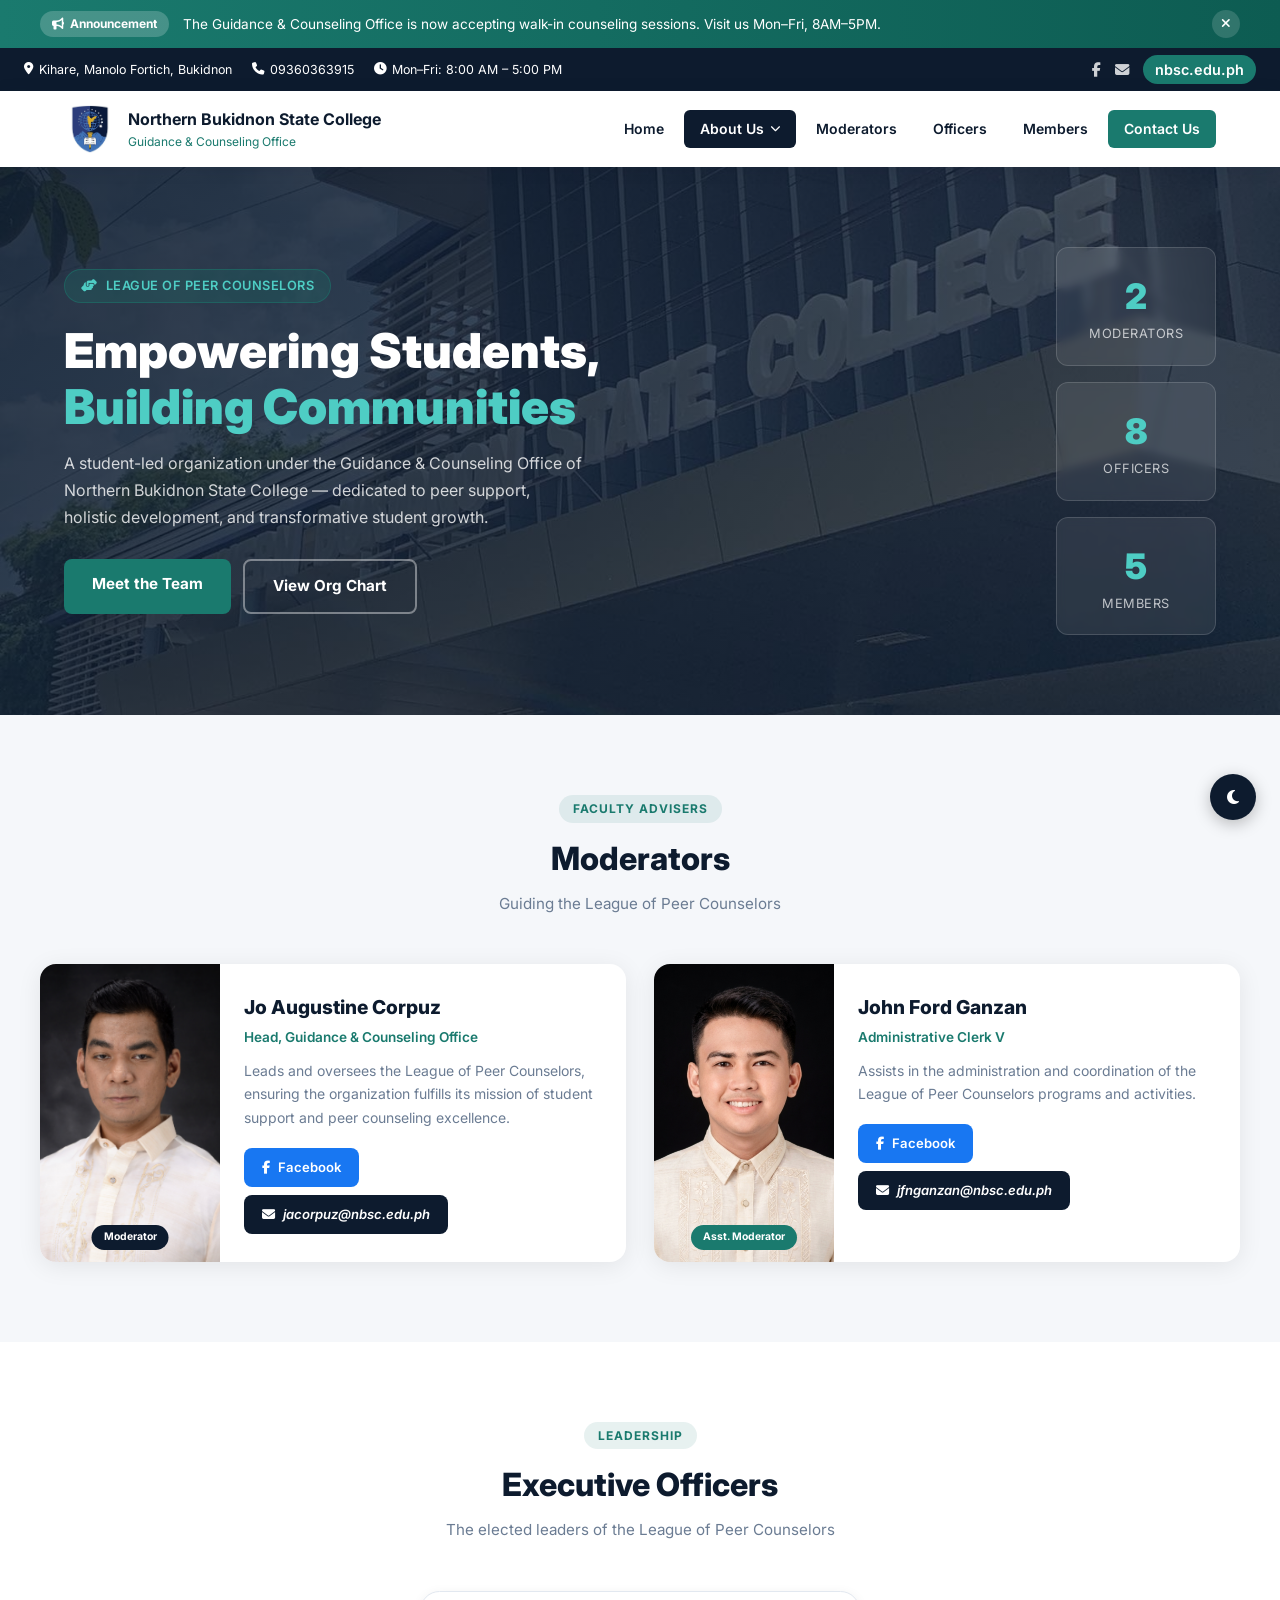
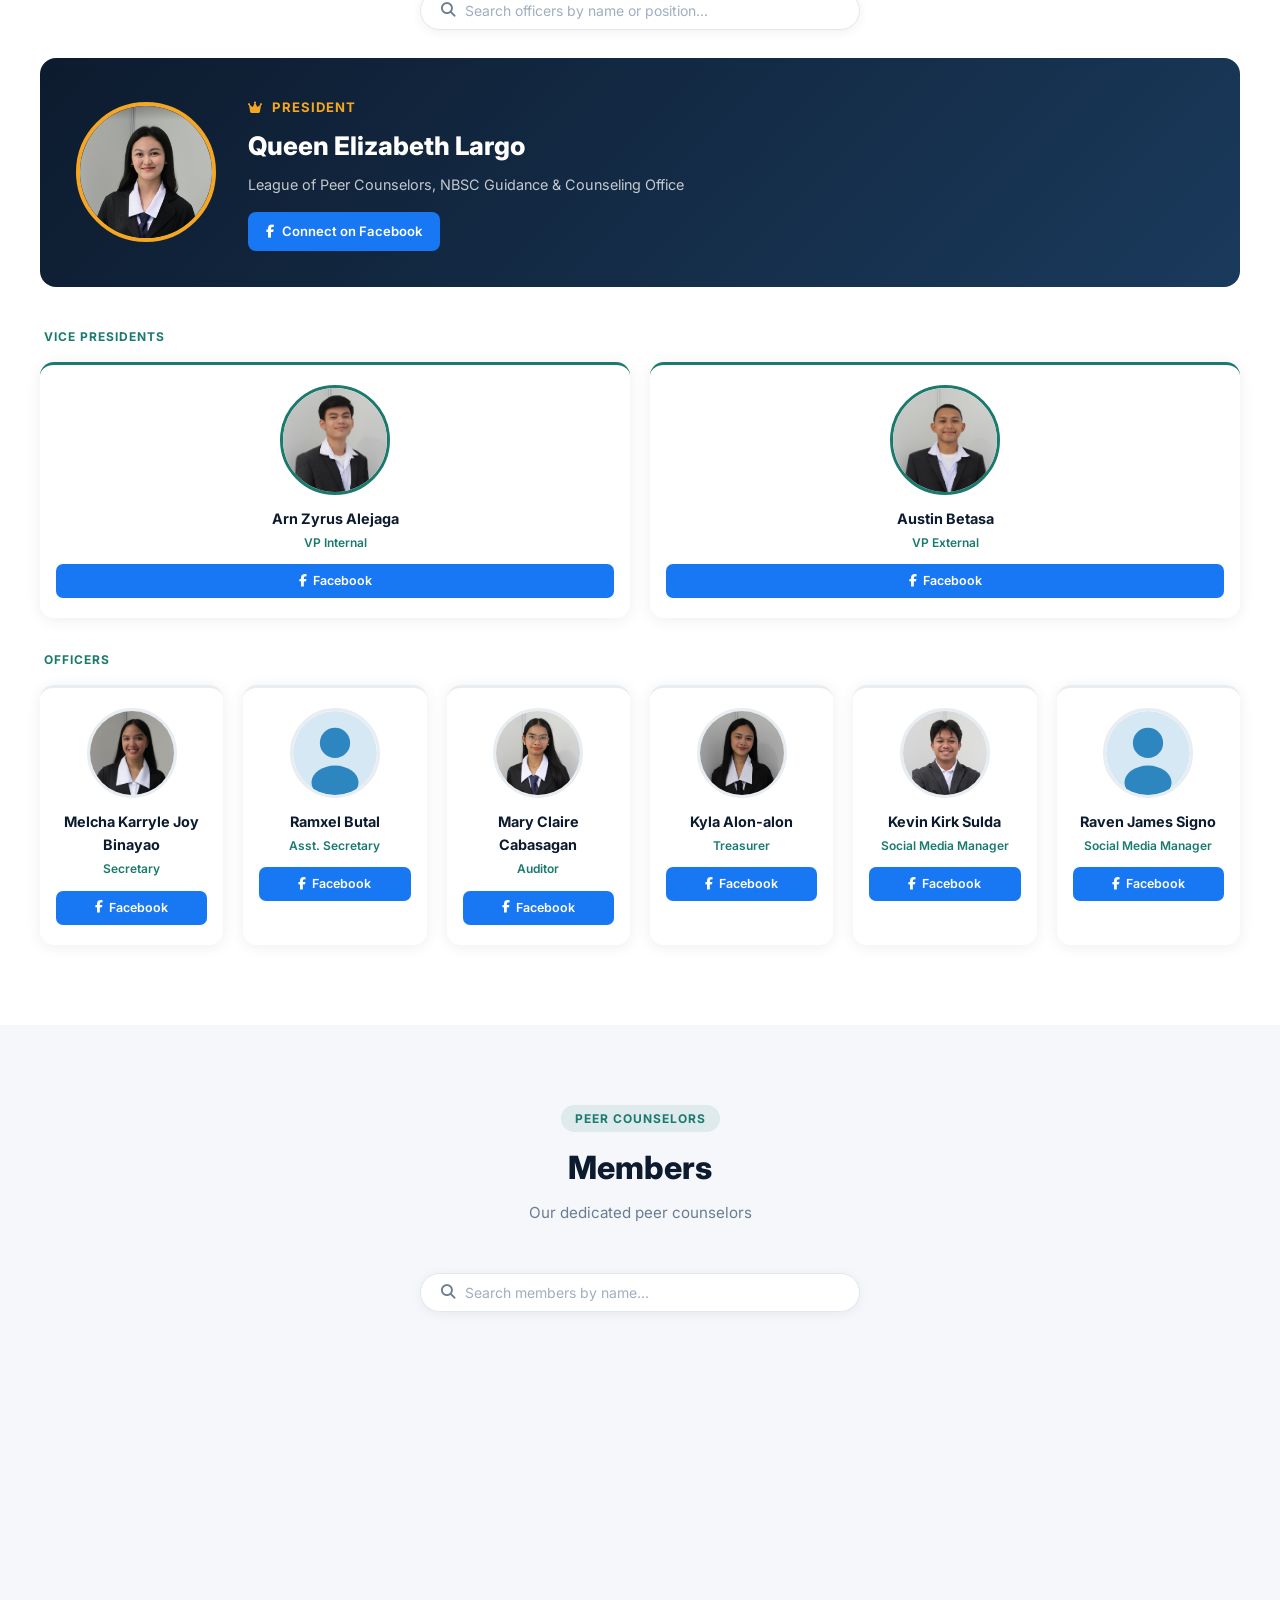
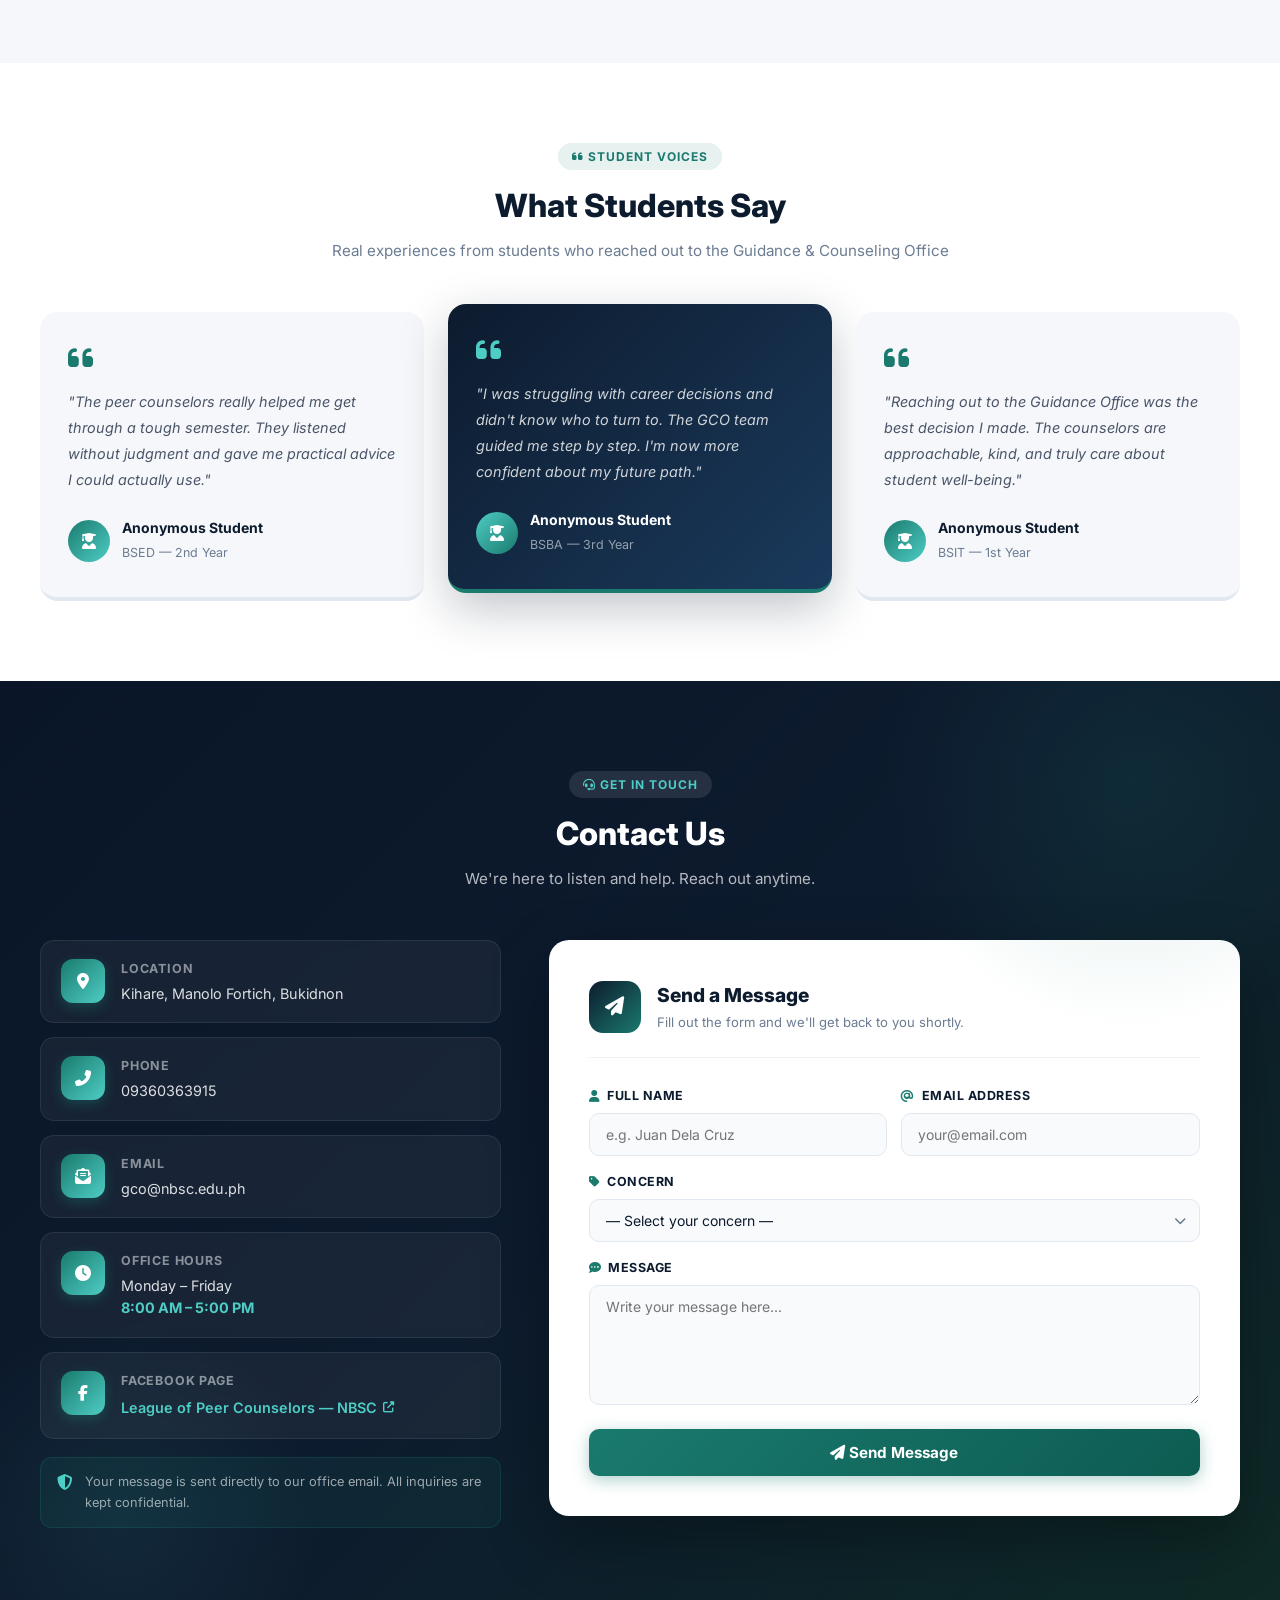
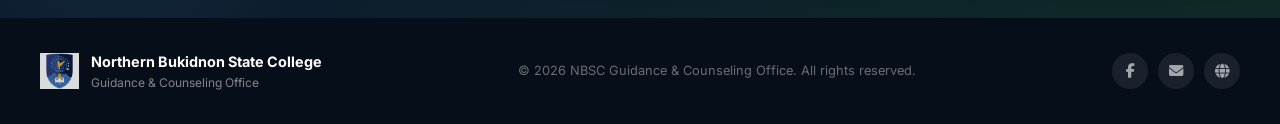
==== index.html @ 82d5adcb "ADDED" ====
<!DOCTYPE html>
<html lang="en">
<head>
  <meta charset="UTF-8" />
  <meta name="viewport" content="width=device-width, initial-scale=1.0"/>
  <title>Guidance & Counseling Office — NBSC League of Peer Counselors</title>
  <link rel="stylesheet" href="style.css" />
  <link rel="stylesheet" href="https://cdnjs.cloudflare.com/ajax/libs/font-awesome/6.5.0/css/all.min.css"/>
  <link href="https://fonts.googleapis.com/css2?family=Inter:wght@400;500;600;700;800;900&display=swap" rel="stylesheet"/>
  <script src="https://cdn.jsdelivr.net/npm/@emailjs/browser@4/dist/email.min.js"></script>
  <link rel="stylesheet" href="extras.css" />
</head>
<body>

  <!-- LOADING SCREEN -->
  <div id="loadingScreen" class="loading-screen">
    <div class="loading-inner">
      <img src="assets/nbsc-logo.png" alt="NBSC" onerror="this.style.display='none'"/>
      <img src="assets/logo.png" alt="GCO" onerror="this.style.display='none'"/>
      <div class="loading-bar"><div class="loading-progress"></div></div>
      <p>Loading...</p>
    </div>
  </div>

  <!-- DARK MODE TOGGLE -->
  <button id="darkModeToggle" class="dark-mode-btn" title="Toggle Dark Mode">
    <i class="fas fa-moon" id="darkModeIcon"></i>
  </button>

  <!-- BACK TO TOP -->
  <button id="backToTop" class="back-to-top" title="Back to Top">
    <i class="fas fa-chevron-up"></i>
  </button>

  <!-- LIGHTBOX -->
  <div id="lightbox" class="lightbox">
    <div class="lightbox-overlay"></div>
    <div class="lightbox-content">
      <button class="lightbox-close"><i class="fas fa-times"></i></button>
      <img id="lightboxImg" src="" alt=""/>
      <div class="lightbox-caption" id="lightboxCaption"></div>
    </div>
  </div>

  <!-- ANNOUNCEMENT BANNER -->
  <div id="announcementBanner" class="announcement-banner">
    <div class="announcement-inner">
      <span class="ann-badge"><i class="fas fa-bullhorn"></i> Announcement</span>
      <span class="ann-text">The Guidance &amp; Counseling Office is now accepting walk-in counseling sessions. Visit us Mon–Fri, 8AM–5PM.</span>
      <button class="ann-close" id="annClose"><i class="fas fa-times"></i></button>
    </div>
  </div>

  <!-- TOP BAR -->
  <div class="topbar">
    <div class="topbar-inner">
      <span><i class="fas fa-map-marker-alt"></i> Kihare, Manolo Fortich, Bukidnon</span>
      <span><i class="fas fa-phone"></i> 09360363915</span>
      <span><i class="fas fa-clock"></i> Mon–Fri: 8:00 AM – 5:00 PM</span>
    </div>
    <div class="topbar-right">
      <a href="https://www.facebook.com/profile.php?id=61553562329973" target="_blank"><i class="fab fa-facebook-f"></i></a>
      <a href="https://mail.google.com/mail/?view=cm&to=gco@nbsc.edu.ph" target="_blank"><i class="fas fa-envelope"></i></a>
      <a href="https://nbsc.edu.ph" target="_blank" class="topbar-website">nbsc.edu.ph</a>
    </div>
  </div>

  <!-- HEADER -->
  <header class="header">
    <div class="header-inner">
      <a href="index.html" class="header-logo">
        <img src="assets/nbsc-logo.png" alt="NBSC" onerror="this.style.display='none'" />
        <img src="assets/logo.png" alt="Guidance" onerror="this.style.display='none'" />
        <div class="header-logo-text">
          <span class="school-name">Northern Bukidnon State College</span>
          <span class="office-name">Guidance &amp; Counseling Office</span>
        </div>
      </a>
      <nav class="nav">
        <a href="index.html" class="nav-link active">Home</a>
        <div class="nav-dropdown">
          <a href="#" class="nav-link dropdown-btn">About Us <i class="fas fa-chevron-down"></i></a>
          <div class="dropdown-menu">
            <a href="about/vision-mission.html"><i class="fas fa-eye"></i> Vision and Mission</a>
            <a href="about/goals-values.html"><i class="fas fa-star"></i> Goals and Core Values</a>
            <a href="about/quality-policy.html"><i class="fas fa-certificate"></i> Quality Policy Statement</a>
            <a href="about/orgchart.html"><i class="fas fa-sitemap"></i> Organizational Structure</a>
          </div>
        </div>
        <a href="#moderators" class="nav-link">Moderators</a>
        <a href="#officers" class="nav-link">Officers</a>
        <a href="#members" class="nav-link">Members</a>
        <a href="#contact" class="nav-link nav-cta">Contact Us</a>
      </nav>
      <button class="hamburger" id="hamburger"><i class="fas fa-bars"></i></button>
    </div>
  </header>

  <!-- HERO -->
  <section class="hero">
    <div class="hero-bg" style="background-image:url('assets/building.jpg')"></div>
    <div class="hero-overlay"></div>
    <div class="hero-inner">
      <div class="hero-text">
        <div class="hero-eyebrow"><i class="fas fa-hands-helping"></i> League of Peer Counselors</div>
        <h1>Empowering Students,<br/><em>Building Communities</em></h1>
        <p>A student-led organization under the Guidance &amp; Counseling Office of Northern Bukidnon State College — dedicated to peer support, holistic development, and transformative student growth.</p>
        <div class="hero-actions">
          <a href="#moderators" class="btn-hero-primary">Meet the Team</a>
          <a href="about/orgchart.html" class="btn-hero-ghost">View Org Chart</a>
        </div>
      </div>
      <div class="hero-stats">
        <div class="stat-box">
          <span class="stat-num">2</span>
          <span class="stat-label">Moderators</span>
        </div>
        <div class="stat-box">
          <span class="stat-num">8</span>
          <span class="stat-label">Officers</span>
        </div>
        <div class="stat-box">
          <span class="stat-num">5</span>
          <span class="stat-label">Members</span>
        </div>
      </div>
    </div>
  </section>

  <!-- MODERATORS -->
  <section id="moderators" class="section bg-light">
    <div class="container">
      <div class="section-header">
        <span class="section-tag">Faculty Advisers</span>
        <h2>Moderators</h2>
        <p>Guiding the League of Peer Counselors</p>
      </div>
      <div class="moderators-grid">

        <div class="mod-card">
          <div class="mod-card-photo">
            <img src="assets/sir jo.png" onerror="this.src='assets/default-avatar.svg'" alt="Jo Augustine Corpuz"/>
            <div class="mod-card-badge">Moderator</div>
          </div>
          <div class="mod-card-body">
            <h3>Jo Augustine Corpuz</h3>
            <p class="mod-card-role">Head, Guidance &amp; Counseling Office</p>
            <p class="mod-card-desc">Leads and oversees the League of Peer Counselors, ensuring the organization fulfills its mission of student support and peer counseling excellence.</p>
            <div class="mod-card-links">
              <a href="https://www.facebook.com/joaugustine.corpuz" target="_blank" class="link-fb"><i class="fab fa-facebook-f"></i> Facebook</a>
              <a href="https://mail.google.com/mail/?view=cm&to=jacorpuz@nbsc.edu.ph" target="_blank" class="link-email"><i class="fas fa-envelope"></i> jacorpuz@nbsc.edu.ph</a>
            </div>
          </div>
        </div>

        <div class="mod-card">
          <div class="mod-card-photo">
            <img src="assets/sir ford.png" onerror="this.src='assets/default-avatar.svg'" alt="John Ford Ganzan"/>
            <div class="mod-card-badge asst">Asst. Moderator</div>
          </div>
          <div class="mod-card-body">
            <h3>John Ford Ganzan</h3>
            <p class="mod-card-role">Administrative Clerk V</p>
            <p class="mod-card-desc">Assists in the administration and coordination of the League of Peer Counselors programs and activities.</p>
            <div class="mod-card-links">
              <a href="https://www.facebook.com/johnford.ganzan" target="_blank" class="link-fb"><i class="fab fa-facebook-f"></i> Facebook</a>
              <a href="https://mail.google.com/mail/?view=cm&to=jfnganzan@nbsc.edu.ph" target="_blank" class="link-email"><i class="fas fa-envelope"></i> jfnganzan@nbsc.edu.ph</a>
            </div>
          </div>
        </div>

      </div>
    </div>
  </section>

  <!-- OFFICERS -->
  <section id="officers" class="section bg-white">
    <div class="container">
      <div class="section-header">
        <span class="section-tag">Leadership</span>
        <h2>Executive Officers</h2>
        <p>The elected leaders of the League of Peer Counselors</p>
      </div>

      <!-- SEARCH BAR -->
      <div class="search-bar-wrap">
        <div class="search-bar">
          <i class="fas fa-search"></i>
          <input type="text" id="officerSearch" placeholder="Search officers by name or position..." />
          <button class="search-clear" id="officerClear" style="display:none"><i class="fas fa-times"></i></button>
        </div>
      </div>

      <!-- PRESIDENT -->
      <div class="pres-spotlight" data-search="queen elizabeth largo president">
        <div class="pres-img-wrap">
          <img src="assets/quen elizabeth.png" alt="Queen Elizabeth Largo"/>
        </div>
        <div class="pres-details">
          <div class="pres-crown-tag"><i class="fas fa-crown"></i> President</div>
          <h3>Queen Elizabeth Largo</h3>
          <p>League of Peer Counselors, NBSC Guidance &amp; Counseling Office</p>
          <a href="https://www.facebook.com/queen.elizabeth.largo" target="_blank" class="link-fb"><i class="fab fa-facebook-f"></i> Connect on Facebook</a>
        </div>
      </div>

      <!-- VP -->
      <div class="officers-row-label">Vice Presidents</div>
      <div class="vp-grid">
        <div class="officer-tile vp-tile" data-search="arn zyrus alejaga vp internal">
          <div class="officer-tile-img lightbox-trigger" data-img="assets/alejaga.png" data-caption="Arn Zyrus Alejaga — VP Internal"><img src="assets/alejaga.png" onerror="this.src='assets/default-avatar.svg'" alt="Arn Zyrus Alejaga"/><div class="tile-overlay"><a href="https://www.facebook.com/arn.zyrus.alejaga" target="_blank"><i class="fab fa-facebook-f"></i></a></div></div>
          <h4>Arn Zyrus Alejaga</h4><p>VP Internal</p>
          <a href="https://www.facebook.com/arn.zyrus.alejaga" target="_blank" class="tile-fb"><i class="fab fa-facebook-f"></i> Facebook</a>
        </div>
        <div class="officer-tile vp-tile" data-search="austin betasa vp external">
          <div class="officer-tile-img lightbox-trigger" data-img="assets/betasa.png" data-caption="Austin Betasa — VP External"><img src="assets/betasa.png" onerror="this.src='assets/default-avatar.svg'" alt="Austin Betasa"/><div class="tile-overlay"><a href="https://www.facebook.com/austin.betasa" target="_blank"><i class="fab fa-facebook-f"></i></a></div></div>
          <h4>Austin Betasa</h4><p>VP External</p>
          <a href="https://www.facebook.com/austin.betasa" target="_blank" class="tile-fb"><i class="fab fa-facebook-f"></i> Facebook</a>
        </div>
      </div>

      <!-- OTHER OFFICERS -->
      <div class="officers-row-label">Officers</div>
      <div class="officers-tiles" id="officersTiles">
        <div class="officer-tile" data-search="melcha karryle joy binayao secretary">
          <div class="officer-tile-img lightbox-trigger" data-img="assets/binayao sec.png" data-caption="Melcha Karryle Joy Binayao — Secretary"><img src="assets/binayao sec.png" alt="Melcha"/><div class="tile-overlay"><a href="https://www.facebook.com/melcha.binayao" target="_blank"><i class="fab fa-facebook-f"></i></a></div></div>
          <h4>Melcha Karryle Joy Binayao</h4><p>Secretary</p>
          <a href="https://www.facebook.com/melcha.binayao" target="_blank" class="tile-fb"><i class="fab fa-facebook-f"></i> Facebook</a>
        </div>
        <div class="officer-tile" data-search="ramxel butal assistant secretary">
          <div class="officer-tile-img lightbox-trigger" data-img="assets/default-avatar.svg" data-caption="Ramxel Butal — Asst. Secretary"><img src="assets/default-avatar.svg" alt="Ramxel"/><div class="tile-overlay"><a href="https://www.facebook.com/ramxel.butal" target="_blank"><i class="fab fa-facebook-f"></i></a></div></div>
          <h4>Ramxel Butal</h4><p>Asst. Secretary</p>
          <a href="https://www.facebook.com/ramxel.butal" target="_blank" class="tile-fb"><i class="fab fa-facebook-f"></i> Facebook</a>
        </div>
        <div class="officer-tile" data-search="mary claire cabasagan auditor">
          <div class="officer-tile-img lightbox-trigger" data-img="assets/cabasagan.png" data-caption="Mary Claire Cabasagan — Auditor"><img src="assets/cabasagan.png" alt="Mary"/><div class="tile-overlay"><a href="https://www.facebook.com/mary.claire.cabasagan" target="_blank"><i class="fab fa-facebook-f"></i></a></div></div>
          <h4>Mary Claire Cabasagan</h4><p>Auditor</p>
          <a href="https://www.facebook.com/mary.claire.cabasagan" target="_blank" class="tile-fb"><i class="fab fa-facebook-f"></i> Facebook</a>
        </div>
        <div class="officer-tile" data-search="kyla alon-alon treasurer">
          <div class="officer-tile-img lightbox-trigger" data-img="assets/alon alon.png" data-caption="Kyla Alon-alon — Treasurer"><img src="assets/alon alon.png" alt="Kyla"/><div class="tile-overlay"><a href="https://www.facebook.com/kyla.alonalon" target="_blank"><i class="fab fa-facebook-f"></i></a></div></div>
          <h4>Kyla Alon-alon</h4><p>Treasurer</p>
          <a href="https://www.facebook.com/kyla.alonalon" target="_blank" class="tile-fb"><i class="fab fa-facebook-f"></i> Facebook</a>
        </div>
        <div class="officer-tile" data-search="kevin kirk sulda social media manager">
          <div class="officer-tile-img lightbox-trigger" data-img="assets/social sulda.png" data-caption="Kevin Kirk Sulda — Social Media Manager"><img src="assets/social sulda.png" alt="Kevin"/><div class="tile-overlay"><a href="https://www.facebook.com/kevin.kirk.sulda" target="_blank"><i class="fab fa-facebook-f"></i></a></div></div>
          <h4>Kevin Kirk Sulda</h4><p>Social Media Manager</p>
          <a href="https://www.facebook.com/kevin.kirk.sulda" target="_blank" class="tile-fb"><i class="fab fa-facebook-f"></i> Facebook</a>
        </div>
        <div class="officer-tile" data-search="raven james signo social media manager">
          <div class="officer-tile-img lightbox-trigger" data-img="assets/default-avatar.svg" data-caption="Raven James Signo — Social Media Manager"><img src="assets/default-avatar.svg" alt="Raven"/><div class="tile-overlay"><a href="https://www.facebook.com/raven.james.signo" target="_blank"><i class="fab fa-facebook-f"></i></a></div></div>
          <h4>Raven James Signo</h4><p>Social Media Manager</p>
          <a href="https://www.facebook.com/raven.james.signo" target="_blank" class="tile-fb"><i class="fab fa-facebook-f"></i> Facebook</a>
        </div>
      </div>
    </div>
  </section>

  <!-- MEMBERS -->
  <section id="members" class="section bg-light">
    <div class="container">
      <div class="section-header">
        <span class="section-tag">Peer Counselors</span>
        <h2>Members</h2>
        <p>Our dedicated peer counselors</p>
      </div>
      <div class="search-bar-wrap">
        <div class="search-bar">
          <i class="fas fa-search"></i>
          <input type="text" id="memberSearch" placeholder="Search members by name..." />
          <button class="search-clear" id="memberClear" style="display:none"><i class="fas fa-times"></i></button>
        </div>
      </div>
      <div class="members-tiles" id="membersTiles">
        <div class="member-tile" data-search="j-jay galagar member"><div class="member-tile-img lightbox-trigger" data-img="assets/j jay galagar.png" data-caption="J-jay Galagar — Member"><img src="assets/j jay galagar.png" alt="J-jay"/></div><h4>J-jay Galagar</h4><p>Member</p><a href="https://www.facebook.com/jjay.galagar" target="_blank"><i class="fab fa-facebook-f"></i></a></div>
        <div class="member-tile" data-search="florante bryle jangao member"><div class="member-tile-img lightbox-trigger" data-img="assets/bryle jangao.png" data-caption="Florante Bryle Jangao — Member"><img src="assets/bryle jangao.png" alt="Florante"/></div><h4>Florante Bryle Jangao</h4><p>Member</p><a href="https://www.facebook.com/brylesicles02" target="_blank"><i class="fab fa-facebook-f"></i></a></div>
        <div class="member-tile" data-search="rebemae pagas member"><div class="member-tile-img lightbox-trigger" data-img="assets/rebe.jpg" data-caption="Rebemae Pagas — Member"><img src="assets/rebe.jpg" alt="Rebemae"/></div><h4>Rebemae Pagas</h4><p>Member</p><a href="https://www.facebook.com/rebensae.pagos" target="_blank"><i class="fab fa-facebook-f"></i></a></div>
        <div class="member-tile" data-search="domilyn alagos member"><div class="member-tile-img lightbox-trigger" data-img="assets/default-avatar.svg" data-caption="Domilyn Alagos — Member"><img src="assets/default-avatar.svg" alt="Domilyn"/></div><h4>Domilyn Alagos</h4><p>Member</p><a href="https://www.facebook.com/domilyn.alagos" target="_blank"><i class="fab fa-facebook-f"></i></a></div>
        <div class="member-tile" data-search="adrian villanueva member"><div class="member-tile-img lightbox-trigger" data-img="assets/default-avatar.svg" data-caption="Adrian Villanueva — Member"><img src="assets/default-avatar.svg" alt="Adrian"/></div><h4>Adrian Villanueva</h4><p>Member</p><a href="https://www.facebook.com/adrian.villanueva" target="_blank"><i class="fab fa-facebook-f"></i></a></div>
      </div>
    </div>
  </section>

  <!-- TESTIMONIALS -->
  <section id="testimonials" class="section bg-white">
    <div class="container">
      <div class="section-header">
        <span class="section-tag"><i class="fas fa-quote-left"></i> Student Voices</span>
        <h2>What Students Say</h2>
        <p>Real experiences from students who reached out to the Guidance &amp; Counseling Office</p>
      </div>
      <div class="testimonials-grid">
        <div class="testimonial-card">
          <div class="testi-quote"><i class="fas fa-quote-left"></i></div>
          <p>"The peer counselors really helped me get through a tough semester. They listened without judgment and gave me practical advice I could actually use."</p>
          <div class="testi-author">
            <div class="testi-avatar"><i class="fas fa-user-graduate"></i></div>
            <div>
              <strong>Anonymous Student</strong>
              <span>BSED — 2nd Year</span>
            </div>
          </div>
        </div>
        <div class="testimonial-card testi-featured">
          <div class="testi-quote"><i class="fas fa-quote-left"></i></div>
          <p>"I was struggling with career decisions and didn't know who to turn to. The GCO team guided me step by step. I'm now more confident about my future path."</p>
          <div class="testi-author">
            <div class="testi-avatar"><i class="fas fa-user-graduate"></i></div>
            <div>
              <strong>Anonymous Student</strong>
              <span>BSBA — 3rd Year</span>
            </div>
          </div>
        </div>
        <div class="testimonial-card">
          <div class="testi-quote"><i class="fas fa-quote-left"></i></div>
          <p>"Reaching out to the Guidance Office was the best decision I made. The counselors are approachable, kind, and truly care about student well-being."</p>
          <div class="testi-author">
            <div class="testi-avatar"><i class="fas fa-user-graduate"></i></div>
            <div>
              <strong>Anonymous Student</strong>
              <span>BSIT — 1st Year</span>
            </div>
          </div>
        </div>
      </div>
    </div>
  </section>

  <!-- CONTACT -->
  <section id="contact" class="contact-section">
    <!-- Decorative background shapes -->
    <div class="contact-bg-shape shape-1"></div>
    <div class="contact-bg-shape shape-2"></div>

    <div class="container">
      <div class="section-header light">
        <span class="section-tag light"><i class="fas fa-headset"></i> Get in Touch</span>
        <h2>Contact Us</h2>
        <p>We're here to listen and help. Reach out anytime.</p>
      </div>

      <div class="contact-layout">

        <!-- LEFT: Info cards -->
        <div class="contact-info-side">
          <div class="contact-info-card">
            <div class="ci-icon"><i class="fas fa-map-marker-alt"></i></div>
            <div class="ci-text">
              <h4>Location</h4>
              <p>Kihare, Manolo Fortich, Bukidnon</p>
            </div>
          </div>
          <div class="contact-info-card">
            <div class="ci-icon"><i class="fas fa-phone-alt"></i></div>
            <div class="ci-text">
              <h4>Phone</h4>
              <p><a href="tel:09360363915">09360363915</a></p>
            </div>
          </div>
          <div class="contact-info-card">
            <div class="ci-icon"><i class="fas fa-envelope-open-text"></i></div>
            <div class="ci-text">
              <h4>Email</h4>
              <p><a href="mailto:gco@nbsc.edu.ph">gco@nbsc.edu.ph</a></p>
            </div>
          </div>
          <div class="contact-info-card">
            <div class="ci-icon"><i class="fas fa-clock"></i></div>
            <div class="ci-text">
              <h4>Office Hours</h4>
              <p>Monday – Friday<br/><strong>8:00 AM – 5:00 PM</strong></p>
            </div>
          </div>
          <div class="contact-info-card">
            <div class="ci-icon"><i class="fab fa-facebook-f"></i></div>
            <div class="ci-text">
              <h4>Facebook Page</h4>
              <a href="https://www.facebook.com/profile.php?id=61553562329973" target="_blank" class="ci-link">
                League of Peer Counselors — NBSC <i class="fas fa-external-link-alt"></i>
              </a>
            </div>
          </div>

          <div class="contact-note">
            <i class="fas fa-shield-alt"></i>
            <span>Your message is sent directly to our office email. All inquiries are kept confidential.</span>
          </div>
        </div>

        <!-- RIGHT: Form -->
        <div class="contact-form-wrap">
          <div class="contact-form-header">
            <div class="cfh-icon"><i class="fas fa-paper-plane"></i></div>
            <div>
              <h3>Send a Message</h3>
              <p>Fill out the form and we'll get back to you shortly.</p>
            </div>
          </div>

          <form id="contactForm" novalidate>
            <div class="form-row">
              <div class="form-group">
                <label for="from_name"><i class="fas fa-user"></i> Full Name</label>
                <input type="text" id="from_name" name="from_name" placeholder="e.g. Juan Dela Cruz" required />
              </div>
              <div class="form-group">
                <label for="from_email"><i class="fas fa-at"></i> Email Address</label>
                <input type="email" id="from_email" name="from_email" placeholder="your@email.com" required />
              </div>
            </div>

            <div class="form-group">
              <label for="concern"><i class="fas fa-tag"></i> Concern</label>
              <div class="select-wrap">
                <select id="concern" name="concern">
                  <option value="">— Select your concern —</option>
                  <option>Peer Counseling Session</option>
                  <option>Academic Concern</option>
                  <option>Personal / Social Concern</option>
                  <option>Career Guidance</option>
                  <option>Appointment Request</option>
                  <option>Others</option>
                </select>
                <i class="fas fa-chevron-down select-arrow"></i>
              </div>
            </div>

            <div class="form-group">
              <label for="message"><i class="fas fa-comment-dots"></i> Message</label>
              <textarea id="message" name="message" placeholder="Write your message here..." rows="5" required></textarea>
            </div>

            <button type="submit" class="btn-send" id="sendBtn">
              <span class="btn-send-text"><i class="fas fa-paper-plane"></i> Send Message</span>
              <span class="btn-send-loading" style="display:none"><i class="fas fa-spinner fa-spin"></i> Sending...</span>
            </button>

            <div id="formFeedback" class="form-feedback" style="display:none"></div>
          </form>
        </div>

      </div>
    </div>
  </section>

  <!-- FOOTER -->
  <footer class="footer">
    <div class="footer-inner">
      <div class="footer-brand">
        <img src="assets/nbsc-logo.png" onerror="this.style.display='none'" alt="NBSC"/>
        <img src="assets/logo.png" onerror="this.style.display='none'" alt="GCO"/>
        <div>
          <strong>Northern Bukidnon State College</strong>
          <span>Guidance &amp; Counseling Office</span>
        </div>
      </div>
      <p class="footer-copy">&copy; 2026 NBSC Guidance &amp; Counseling Office. All rights reserved.</p>
      <div class="footer-socials">
        <a href="https://www.facebook.com/profile.php?id=61553562329973" target="_blank"><i class="fab fa-facebook-f"></i></a>
        <a href="https://mail.google.com/mail/?view=cm&to=gco@nbsc.edu.ph" target="_blank"><i class="fas fa-envelope"></i></a>
        <a href="https://nbsc.edu.ph" target="_blank"><i class="fas fa-globe"></i></a>
      </div>
    </div>
  </footer>

  <script src="script.js"></script>
  <script src="extras.js"></script>
</body>
</html>
---- style.css ----
/* =============================================================
   NBSC Guidance & Counseling Office — League of Peer Counselors
   Main Stylesheet
   Font: Inter | Colors: Navy #0d1b2e · Teal #1a7a6e · Gold #f5a623
   ============================================================= */

/* ===== 1. RESET & BASE ===== */
*, *::before, *::after {
  box-sizing: border-box;
  margin: 0;
  padding: 0;
}

html {
  scroll-behavior: smooth;
}

body {
  font-family: 'Inter', sans-serif;
  background: #f5f7fa;
  color: #0d1b2e;
  line-height: 1.6;
}

a {
  text-decoration: none;
  color: inherit;
}

img {
  max-width: 100%;
  display: block;
}

/* ===== 2. TOPBAR ===== */
.topbar {
  background: #0d1b2e;
  color: white;
  font-size: 0.78rem;
  padding: 7px 24px;
  display: flex;
  align-items: center;
  justify-content: space-between;
  gap: 12px;
}

.topbar-inner {
  display: flex;
  align-items: center;
  gap: 20px;
}

.topbar-inner span {
  display: flex;
  align-items: center;
  gap: 6px;
}

.topbar-right {
  display: flex;
  align-items: center;
  gap: 14px;
}

.topbar-right a {
  color: rgba(255,255,255,0.8);
  font-size: 0.9rem;
  transition: color 0.2s;
}

.topbar-right a:hover {
  color: white;
}

.topbar-website {
  background: #1a7a6e;
  color: white !important;
  padding: 3px 12px;
  border-radius: 30px;
  font-size: 0.75rem;
  font-weight: 600;
  transition: background 0.2s !important;
}

.topbar-website:hover {
  background: #15695f !important;
}

/* ===== 3. HEADER ===== */
.header {
  background: white;
  position: sticky;
  top: 0;
  z-index: 100;
  box-shadow: 0 2px 16px rgba(13,27,46,0.10);
}

.header-inner {
  max-width: 1200px;
  margin: 0 auto;
  padding: 14px 24px;
  display: flex;
  align-items: center;
  justify-content: space-between;
  gap: 16px;
}

.header-logo {
  display: flex;
  align-items: center;
  gap: 12px;
  text-decoration: none;
}

.header-logo img {
  height: 48px;
  object-fit: contain;
}

.header-logo-text {
  display: flex;
  flex-direction: column;
}

.school-name {
  font-weight: 700;
  color: #0d1b2e;
  font-size: 1rem;
  display: block;
}

.office-name {
  color: #1a7a6e;
  font-size: 0.75rem;
  display: block;
}

/* ===== 4. NAV ===== */
.nav {
  display: flex;
  align-items: center;
  gap: 4px;
}

.nav-link {
  color: #0d1b2e;
  padding: 8px 16px;
  border-radius: 6px;
  font-weight: 600;
  font-size: 0.875rem;
  transition: background 0.2s, color 0.2s;
  text-decoration: none;
}

.nav-link:hover,
.nav-link.active {
  background: #0d1b2e;
  color: white;
}

.nav-cta {
  background: #1a7a6e;
  color: white;
  border-radius: 6px;
}

.nav-cta:hover {
  background: #15695f;
  color: white;
}

.hamburger {
  display: none;
  border: none;
  background: transparent;
  font-size: 1.4rem;
  cursor: pointer;
  color: #0d1b2e;
  padding: 4px;
}

/* ===== 5. NAV DROPDOWN ===== */
.nav-dropdown {
  position: relative;
}

.dropdown-btn {
  color: #0d1b2e;
  padding: 8px 16px;
  border-radius: 6px;
  font-weight: 600;
  font-size: 0.875rem;
  cursor: pointer;
  border: none;
  background: transparent;
  display: flex;
  align-items: center;
  gap: 6px;
  font-family: inherit;
  transition: background 0.2s, color 0.2s;
  text-decoration: none;
}

.dropdown-btn:hover,
.nav-dropdown.open .dropdown-btn,
.nav-dropdown:hover .dropdown-btn {
  background: #0d1b2e;
  color: white;
}

.dropdown-btn i {
  font-size: 0.65rem;
  transition: transform 0.2s;
}

.nav-dropdown.open .dropdown-btn i,
.nav-dropdown:hover .dropdown-btn i {
  transform: rotate(180deg);
}

.dropdown-menu {
  display: none;
  position: absolute;
  top: calc(100% + 8px);
  left: 0;
  background: white;
  border-radius: 10px;
  box-shadow: 0 8px 32px rgba(0,0,0,0.12);
  min-width: 240px;
  z-index: 200;
  border-top: 3px solid #1a7a6e;
  overflow: hidden;
}

.nav-dropdown.open .dropdown-menu {
  display: block;
}

.dropdown-menu a {
  display: flex;
  align-items: center;
  gap: 10px;
  padding: 12px 20px;
  font-size: 0.875rem;
  color: #0d1b2e;
  border-bottom: 1px solid #f0f2f5;
  transition: background 0.2s, color 0.2s, padding-left 0.2s;
}

.dropdown-menu a i {
  color: #1a7a6e;
  width: 16px;
}

.dropdown-menu a:hover {
  background: #f5f7fa;
  color: #1a7a6e;
  padding-left: 26px;
}

.dropdown-menu a:last-child {
  border-bottom: none;
}

/* ===== 6. HERO ===== */
.hero {
  position: relative;
  min-height: 520px;
  display: flex;
  align-items: center;
  overflow: hidden;
}

.hero-bg {
  position: absolute;
  inset: 0;
  background-size: cover;
  background-position: center;
}

.hero-overlay {
  position: absolute;
  inset: 0;
  background: linear-gradient(135deg, rgba(13,27,46,0.88), rgba(13,27,46,0.65));
}

.hero-inner {
  position: relative;
  z-index: 2;
  max-width: 1200px;
  margin: 0 auto;
  padding: 80px 24px;
  display: flex;
  justify-content: space-between;
  align-items: center;
  gap: 40px;
  flex-wrap: wrap;
  width: 100%;
}

.hero-text {
  max-width: 600px;
}

.hero-eyebrow {
  display: inline-flex;
  align-items: center;
  gap: 8px;
  background: rgba(26,122,110,0.25);
  border: 1px solid rgba(26,122,110,0.5);
  color: #4ecdc4;
  padding: 6px 16px;
  border-radius: 30px;
  font-size: 0.8rem;
  font-weight: 600;
  text-transform: uppercase;
  letter-spacing: 0.5px;
  margin-bottom: 20px;
}

.hero-text h1 {
  font-size: 3rem;
  font-weight: 900;
  color: white;
  line-height: 1.15;
  margin-bottom: 16px;
}

.hero-text h1 em {
  color: #4ecdc4;
  font-style: normal;
}

.hero-text p {
  color: rgba(255,255,255,0.8);
  font-size: 1rem;
  line-height: 1.7;
  margin-bottom: 28px;
  max-width: 520px;
}

.hero-actions {
  display: flex;
  gap: 12px;
}

.btn-hero-primary {
  background: #1a7a6e;
  color: white;
  padding: 13px 28px;
  border-radius: 8px;
  font-weight: 700;
  font-size: 0.95rem;
  transition: background 0.2s, transform 0.2s;
  display: inline-block;
}

.btn-hero-primary:hover {
  background: #15695f;
  transform: translateY(-2px);
  color: white;
}

.btn-hero-ghost {
  background: transparent;
  color: white;
  padding: 13px 28px;
  border-radius: 8px;
  font-weight: 700;
  font-size: 0.95rem;
  border: 2px solid rgba(255,255,255,0.4);
  transition: background 0.2s;
  display: inline-block;
}

.btn-hero-ghost:hover {
  background: rgba(255,255,255,0.1);
  color: white;
}

.hero-stats {
  display: flex;
  flex-direction: column;
  gap: 16px;
}

.stat-box {
  background: rgba(255,255,255,0.08);
  border: 1px solid rgba(255,255,255,0.15);
  border-radius: 12px;
  padding: 20px 32px;
  text-align: center;
  backdrop-filter: blur(4px);
}

.stat-num {
  display: block;
  font-size: 2.2rem;
  font-weight: 900;
  color: #4ecdc4;
}

.stat-label {
  display: block;
  font-size: 0.8rem;
  color: rgba(255,255,255,0.7);
  text-transform: uppercase;
  letter-spacing: 0.5px;
}

/* ===== 7. SECTIONS ===== */
.section {
  padding: 80px 24px;
}

.bg-white {
  background: white;
}

.bg-light {
  background: #f5f7fa;
}

.bg-navy {
  background: #0d1b2e;
}

.container {
  max-width: 1200px;
  margin: 0 auto;
}

.section-header {
  text-align: center;
  margin-bottom: 48px;
}

.section-tag {
  display: inline-block;
  background: rgba(26,122,110,0.1);
  color: #1a7a6e;
  font-size: 0.75rem;
  font-weight: 700;
  text-transform: uppercase;
  letter-spacing: 1px;
  padding: 4px 14px;
  border-radius: 20px;
  margin-bottom: 10px;
}

.section-header.light .section-tag {
  background: rgba(255,255,255,0.1);
  color: #4ecdc4;
}

.section-header h2 {
  font-size: 2rem;
  font-weight: 800;
  color: #0d1b2e;
  margin-bottom: 8px;
}

.section-header.light h2 {
  color: white;
}

.section-header p {
  color: #6b7c93;
  font-size: 0.95rem;
}

.section-header.light p {
  color: rgba(255,255,255,0.7);
}

/* ===== 8. ORG CHART ===== */
.org-wrap {
  margin-top: 0;
}

.org-upper {
  display: flex;
  flex-direction: column;
  align-items: center;
  gap: 0;
  margin-bottom: 40px;
}

.org-upper-node {
  display: flex;
  align-items: center;
  gap: 16px;
  background: white;
  border-radius: 14px;
  padding: 18px 28px;
  box-shadow: 0 2px 12px rgba(0,0,0,0.08);
  min-width: 420px;
  max-width: 520px;
  width: 100%;
  border-left: 5px solid #ddd;
  transition: transform 0.2s;
}

.org-upper-node:hover {
  transform: translateX(4px);
}

.org-upper-node img {
  width: 60px;
  height: 60px;
  border-radius: 50%;
  object-fit: cover;
  border: 3px solid #ddd;
  flex-shrink: 0;
}

.org-upper-node .org-name {
  font-size: 1rem;
  font-weight: 700;
  color: #0d1b2e;
}

.org-upper-node .org-role {
  font-size: 0.78rem;
  color: #6b7c93;
  margin-top: 2px;
}

.org-upper-node.gold {
  border-left-color: #f5a623;
}

.org-upper-node.gold img {
  border-color: #f5a623;
}

.org-upper-node.blue {
  border-left-color: #0d1b2e;
}

.org-upper-node.teal {
  border-left-color: #1a7a6e;
  background: #f0faf9;
}

.org-upper-node.teal img {
  border-color: #1a7a6e;
}

.org-connector {
  display: flex;
  flex-direction: column;
  align-items: center;
  padding: 4px 0;
}

.org-connector span {
  display: block;
  width: 3px;
  height: 28px;
  background: #dde3ea;
}

.org-lpc-pill {
  background: #0d1b2e;
  color: white;
  padding: 12px 36px;
  border-radius: 30px;
  font-size: 0.95rem;
  font-weight: 700;
  display: flex;
  align-items: center;
  gap: 10px;
  margin-bottom: 36px;
}

.org-lpc-pill i {
  color: #4ecdc4;
}

.org-lpc-grid {
  display: grid;
  grid-template-columns: repeat(3, 1fr);
  gap: 16px;
  width: 100%;
}

.org-col {
  display: flex;
  flex-direction: column;
  gap: 10px;
}

.center-col .org-card.pres {
  border-left-color: #f5a623;
}

.org-card {
  display: flex;
  align-items: center;
  gap: 12px;
  background: #f5f7fa;
  border-radius: 12px;
  padding: 14px 18px;
  border-left: 4px solid #dde3ea;
  transition: transform 0.2s;
}

.org-card:hover {
  transform: translateX(3px);
}

.org-card img {
  width: 48px;
  height: 48px;
  border-radius: 50%;
  object-fit: cover;
  flex-shrink: 0;
  border: 2px solid #dde3ea;
}

.org-card b {
  display: block;
  font-size: 0.88rem;
  font-weight: 700;
  color: #0d1b2e;
}

.org-card span {
  font-size: 0.75rem;
  color: #6b7c93;
}

.org-card.mod {
  border-left-color: #1a7a6e;
  background: #f0faf9;
}

.org-card.pres {
  border-left-color: #f5a623;
  background: #fffbf0;
}

.org-card.vp-ext {
  border-left-color: #0d1b2e;
}

/* ===== 9. MODERATORS ===== */
.moderators-grid {
  display: grid;
  grid-template-columns: repeat(auto-fit, minmax(480px, 1fr));
  gap: 28px;
  margin-top: 0;
}

.mod-card {
  background: white;
  border-radius: 16px;
  overflow: hidden;
  box-shadow: 0 4px 24px rgba(0,0,0,0.08);
  display: flex;
  transition: transform 0.3s, box-shadow 0.3s;
}

.mod-card:hover {
  transform: translateY(-4px);
  box-shadow: 0 12px 40px rgba(0,0,0,0.12);
}

.mod-card-photo {
  position: relative;
  width: 180px;
  flex-shrink: 0;
}

.mod-card-photo img {
  width: 100%;
  height: 100%;
  object-fit: cover;
}

.mod-card-badge {
  position: absolute;
  bottom: 12px;
  left: 50%;
  transform: translateX(-50%);
  background: #0d1b2e;
  color: white;
  font-size: 0.65rem;
  font-weight: 700;
  padding: 4px 12px;
  border-radius: 20px;
  white-space: nowrap;
}

.mod-card-badge.asst {
  background: #1a7a6e;
}

.mod-card-body {
  padding: 28px 24px;
  flex: 1;
}

.mod-card-body h3 {
  font-size: 1.2rem;
  font-weight: 800;
  color: #0d1b2e;
  margin-bottom: 4px;
}

.mod-card-role {
  color: #1a7a6e;
  font-size: 0.85rem;
  font-weight: 600;
  margin-bottom: 10px;
}

.mod-card-desc {
  font-size: 0.875rem;
  color: #6b7c93;
  line-height: 1.7;
  margin-bottom: 18px;
}

.mod-card-links {
  display: flex;
  flex-direction: column;
  gap: 8px;
}

.link-fb {
  display: inline-flex;
  align-items: center;
  gap: 8px;
  background: #1877f2;
  color: white;
  padding: 9px 18px;
  border-radius: 8px;
  font-size: 0.82rem;
  font-weight: 600;
  transition: opacity 0.2s;
  width: fit-content;
}

.link-fb:hover {
  opacity: 0.85;
  color: white;
}

.link-email {
  display: inline-flex;
  align-items: center;
  gap: 8px;
  background: #0d1b2e;
  color: white;
  padding: 9px 18px;
  border-radius: 8px;
  font-size: 0.82rem;
  font-weight: 600;
  font-style: italic;
  transition: opacity 0.2s;
  width: fit-content;
}

.link-email:hover {
  opacity: 0.85;
  color: white;
}

/* ===== 10. OFFICERS ===== */
.pres-spotlight {
  display: flex;
  align-items: center;
  gap: 32px;
  background: linear-gradient(135deg, #0d1b2e, #1a3a5c);
  border-radius: 16px;
  padding: 36px;
  margin-bottom: 40px;
  flex-wrap: wrap;
}

.pres-img-wrap {
  width: 140px;
  height: 140px;
  border-radius: 50%;
  overflow: hidden;
  border: 4px solid #f5a623;
  flex-shrink: 0;
}

.pres-img-wrap img {
  width: 100%;
  height: 100%;
  object-fit: cover;
}

.pres-details {
  color: white;
}

.pres-crown-tag {
  display: inline-flex;
  align-items: center;
  gap: 8px;
  color: #f5a623;
  font-size: 0.82rem;
  font-weight: 700;
  text-transform: uppercase;
  letter-spacing: 1px;
  margin-bottom: 8px;
}

.pres-details h3 {
  font-size: 1.6rem;
  font-weight: 800;
  margin-bottom: 6px;
}

.pres-details p {
  opacity: 0.75;
  font-size: 0.9rem;
  margin-bottom: 16px;
}

.officers-row-label {
  font-size: 0.75rem;
  font-weight: 700;
  text-transform: uppercase;
  letter-spacing: 1px;
  color: #1a7a6e;
  margin-bottom: 16px;
  padding-left: 4px;
}

.vp-grid {
  display: grid;
  grid-template-columns: repeat(2, 1fr);
  gap: 20px;
  margin-bottom: 32px;
}

.officers-tiles {
  display: grid;
  grid-template-columns: repeat(auto-fill, minmax(180px, 1fr));
  gap: 20px;
}

.officer-tile {
  background: white;
  border-radius: 14px;
  padding: 20px 16px;
  text-align: center;
  box-shadow: 0 2px 16px rgba(0,0,0,0.07);
  transition: transform 0.3s, box-shadow 0.3s;
  border-top: 3px solid #e8edf2;
}

.officer-tile:hover {
  transform: translateY(-5px);
  box-shadow: 0 10px 32px rgba(0,0,0,0.12);
}

.vp-tile {
  border-top-color: #1a7a6e;
}

.officer-tile-img {
  position: relative;
  width: 90px;
  height: 90px;
  margin: 0 auto 12px;
}

.vp-tile .officer-tile-img {
  width: 110px;
  height: 110px;
}

.officer-tile-img img {
  width: 100%;
  height: 100%;
  border-radius: 50%;
  object-fit: cover;
  border: 3px solid #e8edf2;
}

.vp-tile .officer-tile-img img {
  border-color: #1a7a6e;
}

.tile-overlay {
  position: absolute;
  inset: 0;
  border-radius: 50%;
  background: rgba(13,27,46,0.75);
  display: flex;
  align-items: center;
  justify-content: center;
  opacity: 0;
  transition: opacity 0.3s;
}

.officer-tile:hover .tile-overlay {
  opacity: 1;
}

.tile-overlay a {
  color: white;
  font-size: 1.3rem;
}

.officer-tile h4 {
  font-size: 0.9rem;
  font-weight: 700;
  color: #0d1b2e;
  margin-bottom: 3px;
}

.officer-tile p {
  font-size: 0.75rem;
  color: #1a7a6e;
  font-weight: 600;
  margin-bottom: 12px;
}

.tile-fb {
  display: flex;
  align-items: center;
  justify-content: center;
  gap: 6px;
  background: #1877f2;
  color: white;
  padding: 7px 0;
  border-radius: 7px;
  font-size: 0.78rem;
  font-weight: 600;
  width: 100%;
  transition: background 0.2s;
}

.tile-fb:hover {
  background: #1558b0;
  color: white;
}

/* ===== 11. MEMBERS ===== */
.members-tiles {
  display: flex;
  flex-wrap: wrap;
  gap: 20px;
  justify-content: center;
}

.member-tile {
  background: white;
  border-radius: 14px;
  padding: 20px 16px;
  text-align: center;
  width: 160px;
  box-shadow: 0 2px 16px rgba(0,0,0,0.07);
  transition: transform 0.3s;
  border-bottom: 3px solid #1a7a6e;
}

.member-tile:hover {
  transform: translateY(-4px);
}

.member-tile-img {
  width: 80px;
  height: 80px;
  margin: 0 auto 12px;
  border-radius: 50%;
  overflow: hidden;
  border: 3px solid #e8edf2;
}

.member-tile-img img {
  width: 100%;
  height: 100%;
  object-fit: cover;
}

.member-tile h4 {
  font-size: 0.85rem;
  font-weight: 700;
  color: #0d1b2e;
  margin-bottom: 3px;
}

.member-tile p {
  font-size: 0.75rem;
  color: #6b7c93;
  margin-bottom: 10px;
}

.member-tile a {
  display: inline-flex;
  align-items: center;
  justify-content: center;
  width: 32px;
  height: 32px;
  background: #1877f2;
  color: white;
  border-radius: 50%;
  font-size: 0.9rem;
  transition: transform 0.2s;
}

.member-tile a:hover {
  transform: scale(1.15);
  color: white;
}

/* ===== 12. CONTACT ===== */
.contact-section {
  position: relative;
  background: linear-gradient(135deg, #0a1628 0%, #0d1b2e 50%, #0e2a26 100%);
  padding: 90px 24px;
  overflow: hidden;
}

.contact-bg-shape {
  position: absolute;
  border-radius: 50%;
  pointer-events: none;
}

.shape-1 {
  width: 500px;
  height: 500px;
  background: radial-gradient(circle, rgba(26,122,110,0.15) 0%, transparent 70%);
  top: -150px;
  right: -100px;
}

.shape-2 {
  width: 400px;
  height: 400px;
  background: radial-gradient(circle, rgba(78,205,196,0.08) 0%, transparent 70%);
  bottom: -100px;
  left: -80px;
}

.contact-layout {
  display: grid;
  grid-template-columns: 1fr 1.5fr;
  gap: 48px;
  align-items: start;
}

/* Info side */
.contact-info-side {
  display: flex;
  flex-direction: column;
  gap: 14px;
}

.contact-info-card {
  display: flex;
  align-items: flex-start;
  gap: 16px;
  background: rgba(255,255,255,0.05);
  border: 1px solid rgba(255,255,255,0.08);
  border-radius: 14px;
  padding: 18px 20px;
  transition: background 0.3s, border-color 0.3s, transform 0.3s;
  backdrop-filter: blur(4px);
}

.contact-info-card:hover {
  background: rgba(255,255,255,0.09);
  border-color: rgba(78,205,196,0.3);
  transform: translateX(4px);
}

.ci-icon {
  width: 44px;
  height: 44px;
  background: linear-gradient(135deg, #1a7a6e, #4ecdc4);
  border-radius: 12px;
  display: flex;
  align-items: center;
  justify-content: center;
  color: white;
  font-size: 1rem;
  flex-shrink: 0;
  box-shadow: 0 4px 12px rgba(26,122,110,0.4);
}

.ci-text h4 {
  font-size: 0.78rem;
  font-weight: 700;
  color: rgba(255,255,255,0.5);
  text-transform: uppercase;
  letter-spacing: 0.8px;
  margin-bottom: 4px;
}

.ci-text p {
  font-size: 0.9rem;
  color: rgba(255,255,255,0.85);
  line-height: 1.5;
}

.ci-text p strong {
  color: #4ecdc4;
}

.ci-text a {
  font-size: 0.9rem;
  color: rgba(255,255,255,0.85);
  transition: color 0.2s;
}

.ci-text a:hover {
  color: #4ecdc4;
}

.ci-link {
  display: inline-flex;
  align-items: center;
  gap: 6px;
  font-size: 0.875rem;
  color: #4ecdc4 !important;
  font-weight: 600;
}

.ci-link i {
  font-size: 0.7rem;
}

.contact-note {
  display: flex;
  align-items: flex-start;
  gap: 12px;
  background: rgba(26,122,110,0.12);
  border: 1px solid rgba(26,122,110,0.25);
  border-radius: 12px;
  padding: 14px 16px;
  margin-top: 4px;
}

.contact-note i {
  color: #4ecdc4;
  font-size: 1rem;
  margin-top: 2px;
  flex-shrink: 0;
}

.contact-note span {
  font-size: 0.8rem;
  color: rgba(255,255,255,0.6);
  line-height: 1.6;
}

/* Form side */
.contact-form-wrap {
  background: white;
  border-radius: 20px;
  padding: 40px;
  box-shadow: 0 24px 64px rgba(0,0,0,0.3);
}

.contact-form-header {
  display: flex;
  align-items: center;
  gap: 16px;
  margin-bottom: 28px;
  padding-bottom: 24px;
  border-bottom: 1px solid #f0f2f5;
}

.cfh-icon {
  width: 52px;
  height: 52px;
  background: linear-gradient(135deg, #0d1b2e, #1a7a6e);
  border-radius: 14px;
  display: flex;
  align-items: center;
  justify-content: center;
  color: white;
  font-size: 1.2rem;
  flex-shrink: 0;
}

.contact-form-header h3 {
  font-size: 1.2rem;
  font-weight: 800;
  color: #0d1b2e;
  margin-bottom: 2px;
}

.contact-form-header p {
  font-size: 0.82rem;
  color: #6b7c93;
}

.form-group {
  margin-bottom: 16px;
}

.form-group label {
  display: flex;
  align-items: center;
  gap: 7px;
  font-size: 0.78rem;
  font-weight: 700;
  color: #0d1b2e;
  text-transform: uppercase;
  letter-spacing: 0.5px;
  margin-bottom: 7px;
}

.form-group label i {
  color: #1a7a6e;
  font-size: 0.75rem;
}

.form-row {
  display: grid;
  grid-template-columns: 1fr 1fr;
  gap: 14px;
}

.contact-form-wrap input,
.contact-form-wrap select,
.contact-form-wrap textarea {
  width: 100%;
  padding: 12px 16px;
  border: 1.5px solid #e2e8f0;
  border-radius: 10px;
  font-size: 0.875rem;
  font-family: inherit;
  color: #0d1b2e;
  background: #f8fafc;
  transition: border-color 0.2s, background 0.2s, box-shadow 0.2s;
  appearance: none;
}

.contact-form-wrap input:focus,
.contact-form-wrap select:focus,
.contact-form-wrap textarea:focus {
  border-color: #1a7a6e;
  background: white;
  outline: none;
  box-shadow: 0 0 0 3px rgba(26,122,110,0.12);
}

.contact-form-wrap textarea {
  resize: vertical;
  min-height: 120px;
}

.select-wrap {
  position: relative;
}

.select-arrow {
  position: absolute;
  right: 14px;
  top: 50%;
  transform: translateY(-50%);
  color: #6b7c93;
  font-size: 0.75rem;
  pointer-events: none;
}

.btn-send {
  width: 100%;
  background: linear-gradient(135deg, #1a7a6e, #0d5c52);
  color: white;
  padding: 14px;
  border-radius: 10px;
  font-size: 0.95rem;
  font-weight: 700;
  border: none;
  cursor: pointer;
  display: flex;
  align-items: center;
  justify-content: center;
  gap: 8px;
  transition: transform 0.2s, box-shadow 0.2s, background 0.2s;
  font-family: inherit;
  margin-top: 4px;
  box-shadow: 0 4px 16px rgba(26,122,110,0.35);
}

.btn-send:hover:not(:disabled) {
  transform: translateY(-2px);
  box-shadow: 0 8px 24px rgba(26,122,110,0.45);
  background: linear-gradient(135deg, #15695f, #0a4a42);
}

.btn-send:disabled {
  opacity: 0.75;
  cursor: not-allowed;
}

.form-feedback {
  margin-top: 14px;
  padding: 13px 16px;
  border-radius: 10px;
  font-size: 0.875rem;
  font-weight: 600;
  display: flex;
  align-items: center;
  gap: 10px;
}

.form-feedback.success {
  background: #f0fdf4;
  border: 1px solid #86efac;
  color: #166534;
}

.form-feedback.error {
  background: #fef2f2;
  border: 1px solid #fca5a5;
  color: #991b1b;
}

/* ===== 13. FOOTER ===== */
.footer {
  background: #060e1a;
  padding: 32px 24px;
}

.footer-inner {
  max-width: 1200px;
  margin: 0 auto;
  display: flex;
  align-items: center;
  justify-content: space-between;
  flex-wrap: wrap;
  gap: 16px;
}

.footer-brand {
  display: flex;
  align-items: center;
  gap: 12px;
}

.footer-brand img {
  height: 36px;
  object-fit: contain;
  opacity: 0.85;
}

.footer-brand strong {
  display: block;
  color: white;
  font-size: 0.9rem;
}

.footer-brand span {
  display: block;
  color: rgba(255,255,255,0.5);
  font-size: 0.75rem;
}

.footer-copy {
  font-size: 0.8rem;
  color: rgba(255,255,255,0.4);
}

.footer-socials {
  display: flex;
  gap: 10px;
}

.footer-socials a {
  width: 36px;
  height: 36px;
  background: rgba(255,255,255,0.08);
  color: rgba(255,255,255,0.6);
  border-radius: 50%;
  display: flex;
  align-items: center;
  justify-content: center;
  font-size: 0.9rem;
  transition: background 0.2s, color 0.2s;
}

.footer-socials a:hover {
  background: #1a7a6e;
  color: white;
}

/* ===== 14. ABOUT PAGES ===== */
.page-hero {
  background: linear-gradient(135deg, #0d1b2e, #1a7a6e);
  padding: 52px 24px 44px;
  color: white;
}

.page-hero-content {
  max-width: 1200px;
  margin: 0 auto;
}

.page-breadcrumb {
  font-size: 0.8rem;
  opacity: 0.65;
  margin-bottom: 10px;
  display: flex;
  align-items: center;
  gap: 8px;
}

.page-breadcrumb a {
  color: white;
}

.page-breadcrumb i {
  font-size: 0.6rem;
}

.page-hero-content h2 {
  font-size: 2rem;
  font-weight: 800;
}

.page-content {
  padding: 64px 24px;
  background: #f5f7fa;
  min-height: 60vh;
}

.about-cards-grid {
  display: grid;
  grid-template-columns: repeat(auto-fit, minmax(340px, 1fr));
  gap: 24px;
}

.about-us-card {
  background: white;
  border-radius: 14px;
  padding: 32px;
  box-shadow: 0 2px 16px rgba(0,0,0,0.07);
  border-top: 4px solid #e2e8f0;
  transition: transform 0.3s;
}

.about-us-card:hover {
  transform: translateY(-4px);
}

.full-width {
  grid-column: 1 / -1;
}

.vision-card  { border-top-color: #1a7a6e; }
.mission-card { border-top-color: #0d1b2e; }
.quality-card { border-top-color: #f5a623; background: #fffbf0; }
.goals-card   { border-top-color: #1a7a6e; }
.values-card  { border-top-color: #0d1b2e; }

.about-us-icon {
  width: 48px;
  height: 48px;
  border-radius: 12px;
  display: flex;
  align-items: center;
  justify-content: center;
  margin-bottom: 16px;
}

.vision-card  .about-us-icon { background: #1a7a6e; }
.mission-card .about-us-icon { background: #0d1b2e; }
.quality-card .about-us-icon { background: #f5a623; }
.goals-card   .about-us-icon { background: #1a7a6e; }
.values-card  .about-us-icon { background: #0d1b2e; }

.about-us-icon i {
  color: white;
  font-size: 1.3rem;
}

.about-us-card h3 {
  font-size: 1.1rem;
  font-weight: 800;
  color: #0d1b2e;
  margin-bottom: 12px;
  display: flex;
  align-items: center;
  gap: 10px;
}

.raise-tag {
  background: #1a7a6e;
  color: white;
  font-size: 0.7rem;
  font-weight: 800;
  padding: 3px 10px;
  border-radius: 20px;
  letter-spacing: 1px;
}

.about-us-card p {
  font-size: 0.9rem;
  color: #4a5568;
  line-height: 1.8;
}

.quality-card blockquote {
  font-size: 0.9rem;
  color: #4a5568;
  line-height: 1.85;
  border-left: 4px solid #f5a623;
  padding-left: 18px;
  font-style: italic;
  margin: 0;
}

.about-list {
  list-style: none;
  display: flex;
  flex-direction: column;
  gap: 10px;
}

.about-list li {
  display: flex;
  align-items: flex-start;
  gap: 10px;
  font-size: 0.9rem;
  color: #4a5568;
  line-height: 1.6;
}

.about-list li i {
  color: #1a7a6e;
  margin-top: 3px;
  flex-shrink: 0;
}

.values-intro {
  font-size: 0.85rem;
  color: #6b7c93;
  margin-bottom: 16px;
  font-style: italic;
}

.values-list {
  list-style: none;
  display: flex;
  flex-direction: column;
  gap: 14px;
}

.values-list li {
  display: flex;
  align-items: flex-start;
  gap: 14px;
  font-size: 0.875rem;
  color: #4a5568;
  line-height: 1.65;
}

.val-letter {
  width: 34px;
  height: 34px;
  border-radius: 8px;
  color: white;
  font-size: 1rem;
  font-weight: 900;
  display: flex;
  align-items: center;
  justify-content: center;
  flex-shrink: 0;
}

.values-list li:nth-child(1) .val-letter { background: #1a7a6e; }
.values-list li:nth-child(2) .val-letter { background: #0d1b2e; }
.values-list li:nth-child(3) .val-letter { background: #2d9cdb; }
.values-list li:nth-child(4) .val-letter { background: #27ae60; }
.values-list li:nth-child(5) .val-letter { background: #f5a623; }

/* ===== 15. SCROLL REVEAL ===== */
.fade-in {
  opacity: 0;
  transform: translateY(20px);
  transition: opacity 0.5s ease, transform 0.5s ease;
}

.fade-in.visible {
  opacity: 1;
  transform: translateY(0);
}

/* ===== 16. RESPONSIVE ===== */

/* ===== RESPONSIVE — TABLET 1024px ===== */
@media (max-width: 1024px) {
  .org-lpc-grid { grid-template-columns: 1fr; }
  .moderators-grid { grid-template-columns: 1fr; }
  .contact-layout { grid-template-columns: 1fr; }
  .hero-stats { flex-direction: row; flex-wrap: wrap; justify-content: center; }
  .hero-inner { padding: 60px 24px; }}

/* ===== RESPONSIVE — MOBILE 768px ===== */
@media (max-width: 768px) {

  /* Topbar */
  .topbar-inner { display: none; }
  .topbar { justify-content: flex-end; }

  /* Header */
  .header-inner { padding: 12px 16px; }
  .school-name { font-size: 0.85rem; }
  .office-name { font-size: 0.68rem; }
  .header-logo img { height: 38px; }
  .hamburger { display: block; }
  .nav {
    display: none;
    position: absolute;
    top: 100%;
    left: 0;
    right: 0;
    background: white;
    flex-direction: column;
    padding: 12px 16px 20px;
    box-shadow: 0 8px 24px rgba(0,0,0,0.12);
    z-index: 99;
    gap: 4px;
  }
  .nav.open { display: flex; }
  .nav-link { width: 100%; }
  .nav-dropdown { width: 100%; }
  .dropdown-btn { width: 100%; justify-content: space-between; }
  .dropdown-menu {
    position: static;
    box-shadow: none;
    border-top: none;
    border-left: 3px solid #1a7a6e;
    border-radius: 0;
    margin-left: 12px;
    margin-top: 4px;
  }

  /* Hero */
  .hero { min-height: auto; }
  .hero-inner { flex-direction: column; padding: 48px 20px 40px; gap: 28px; }
  .hero-text h1 { font-size: 1.8rem; }
  .hero-text p { font-size: 0.9rem; }
  .hero-actions { flex-direction: column; gap: 10px; }
  .btn-hero-primary, .btn-hero-ghost { text-align: center; width: 100%; }
  .hero-stats { flex-direction: row; flex-wrap: wrap; justify-content: center; gap: 12px; }
  .stat-box { padding: 14px 24px; }

  /* Sections */
  .section { padding: 48px 16px; }

  /* Moderators */
  .mod-card { flex-direction: column; }
  .mod-card-photo { width: 100%; height: 220px; }
  .mod-card-photo img { object-fit: cover; object-position: top; }
  .mod-card-body { padding: 20px; }
  .mod-card-links { flex-direction: column; }
  .link-fb, .link-email { width: 100%; justify-content: center; }

  /* President spotlight */
  .pres-spotlight { flex-direction: column; align-items: center; text-align: center; padding: 28px 20px; }
  .pres-details p { margin: 0 auto 16px; }

  /* Officers */
  .vp-grid { grid-template-columns: repeat(2, 1fr); }
  .officers-tiles { grid-template-columns: repeat(2, 1fr); }
  .officers-row-label { text-align: center; }

  /* Members */
  .members-tiles { gap: 14px; }
  .member-tile { width: 140px; }

  /* Contact */
  .form-row { grid-template-columns: 1fr; }
  .contact-form-wrap { padding: 24px 20px; }
  .contact-form-header { gap: 12px; }
  .cfh-icon { width: 44px; height: 44px; font-size: 1rem; }

  /* Footer */
  .footer-inner { flex-direction: column; text-align: center; gap: 16px; }
  .footer-brand { justify-content: center; }
  .footer-socials { justify-content: center; }

  /* About pages */
  .about-cards-grid { grid-template-columns: 1fr; }
  .full-width { grid-column: 1; }
  .about-page-hero h1 { font-size: 1.7rem; }
  .about-page-hero { padding: 40px 16px 36px; }
}

/* ===== RESPONSIVE — SMALL MOBILE 480px ===== */
@media (max-width: 480px) {
  .hero-text h1 { font-size: 1.5rem; }
  .section-header h2 { font-size: 1.5rem; }
  .vp-grid { grid-template-columns: 1fr; }
  .officers-tiles { grid-template-columns: repeat(2, 1fr); gap: 12px; }
  .officer-tile { padding: 14px 10px; }
  .officer-tile h4 { font-size: 0.78rem; }
  .members-tiles { justify-content: center; }
  .member-tile { width: 130px; }
  .pres-img-wrap { width: 110px; height: 110px; }
  .pres-details h3 { font-size: 1.3rem; }
  .stat-box { padding: 12px 18px; }
  .stat-num { font-size: 1.8rem; }
  .contact-form-wrap { padding: 20px 16px; }
  .header-logo-text { display: none; }
}

/* end of stylesheet */
---- extras.css ----
/* =============================================================
   NBSC GCO — Extras Stylesheet
   Loading Screen · Dark Mode · Back to Top · Lightbox
   Announcement Banner · Search/Filter · Testimonials
   ============================================================= */

/* ===== LOADING SCREEN ===== */
.loading-screen {
  position: fixed;
  inset: 0;
  background: #0d1b2e;
  z-index: 9999;
  display: flex;
  align-items: center;
  justify-content: center;
  transition: opacity 0.5s ease, visibility 0.5s ease;
}

.loading-screen.hidden {
  opacity: 0;
  visibility: hidden;
  pointer-events: none;
}

.loading-inner {
  display: flex;
  flex-direction: column;
  align-items: center;
  gap: 16px;
}

.loading-inner img {
  height: 60px;
  object-fit: contain;
  animation: loadPulse 1.2s ease-in-out infinite alternate;
}

.loading-inner img:first-child { animation-delay: 0s; }
.loading-inner img:last-of-type { animation-delay: 0.2s; }

@keyframes loadPulse {
  from { opacity: 0.5; transform: scale(0.95); }
  to   { opacity: 1;   transform: scale(1.05); }
}

.loading-bar {
  width: 180px;
  height: 4px;
  background: rgba(255,255,255,0.1);
  border-radius: 4px;
  overflow: hidden;
}

.loading-progress {
  height: 100%;
  background: linear-gradient(90deg, #1a7a6e, #4ecdc4);
  border-radius: 4px;
  animation: loadBar 1.5s ease-in-out forwards;
}

@keyframes loadBar {
  from { width: 0%; }
  to   { width: 100%; }
}

.loading-inner p {
  color: rgba(255,255,255,0.5);
  font-size: 0.8rem;
  letter-spacing: 1px;
  text-transform: uppercase;
}

/* ===== DARK MODE TOGGLE ===== */
.dark-mode-btn {
  position: fixed;
  bottom: 80px;
  right: 24px;
  width: 46px;
  height: 46px;
  background: #0d1b2e;
  color: white;
  border: none;
  border-radius: 50%;
  font-size: 1rem;
  cursor: pointer;
  z-index: 500;
  box-shadow: 0 4px 16px rgba(0,0,0,0.25);
  display: flex;
  align-items: center;
  justify-content: center;
  transition: background 0.3s, transform 0.2s;
}

.dark-mode-btn:hover {
  background: #1a7a6e;
  transform: scale(1.1);
}

/* ===== BACK TO TOP ===== */
.back-to-top {
  position: fixed;
  bottom: 24px;
  right: 24px;
  width: 46px;
  height: 46px;
  background: #1a7a6e;
  color: white;
  border: none;
  border-radius: 50%;
  font-size: 1rem;
  cursor: pointer;
  z-index: 500;
  box-shadow: 0 4px 16px rgba(26,122,110,0.4);
  display: flex;
  align-items: center;
  justify-content: center;
  opacity: 0;
  visibility: hidden;
  transform: translateY(10px);
  transition: opacity 0.3s, visibility 0.3s, transform 0.3s, background 0.2s;
}

.back-to-top.visible {
  opacity: 1;
  visibility: visible;
  transform: translateY(0);
}

.back-to-top:hover {
  background: #15695f;
  transform: translateY(-3px);
}

/* ===== LIGHTBOX ===== */
.lightbox {
  position: fixed;
  inset: 0;
  z-index: 2000;
  display: flex;
  align-items: center;
  justify-content: center;
  opacity: 0;
  visibility: hidden;
  transition: opacity 0.3s, visibility 0.3s;
}

.lightbox.open {
  opacity: 1;
  visibility: visible;
}

.lightbox-overlay {
  position: absolute;
  inset: 0;
  background: rgba(0,0,0,0.88);
  backdrop-filter: blur(4px);
}

.lightbox-content {
  position: relative;
  z-index: 1;
  max-width: 480px;
  width: 90%;
  text-align: center;
  transform: scale(0.85);
  transition: transform 0.3s;
}

.lightbox.open .lightbox-content {
  transform: scale(1);
}

.lightbox-content img {
  width: 280px;
  height: 280px;
  border-radius: 50%;
  object-fit: cover;
  border: 5px solid white;
  box-shadow: 0 8px 40px rgba(0,0,0,0.5);
  margin: 0 auto;
  display: block;
}

.lightbox-caption {
  color: white;
  font-size: 1rem;
  font-weight: 700;
  margin-top: 20px;
  text-shadow: 0 2px 8px rgba(0,0,0,0.5);
}

.lightbox-close {
  position: absolute;
  top: -16px;
  right: -16px;
  width: 40px;
  height: 40px;
  background: white;
  color: #0d1b2e;
  border: none;
  border-radius: 50%;
  font-size: 1rem;
  cursor: pointer;
  display: flex;
  align-items: center;
  justify-content: center;
  box-shadow: 0 2px 12px rgba(0,0,0,0.3);
  transition: background 0.2s, color 0.2s;
}

.lightbox-close:hover {
  background: #1a7a6e;
  color: white;
}

.lightbox-trigger {
  cursor: zoom-in;
}

/* ===== ANNOUNCEMENT BANNER ===== */
.announcement-banner {
  background: linear-gradient(90deg, #1a7a6e, #0d5c52);
  color: white;
  padding: 10px 24px;
  position: relative;
  z-index: 90;
  transition: max-height 0.4s ease, opacity 0.4s ease, padding 0.4s ease;
  overflow: hidden;
  max-height: 80px;
}

.announcement-banner.dismissed {
  max-height: 0;
  opacity: 0;
  padding: 0;
}

.announcement-inner {
  max-width: 1200px;
  margin: 0 auto;
  display: flex;
  align-items: center;
  gap: 14px;
}

.ann-badge {
  background: rgba(255,255,255,0.2);
  padding: 3px 12px;
  border-radius: 20px;
  font-size: 0.75rem;
  font-weight: 700;
  white-space: nowrap;
  display: flex;
  align-items: center;
  gap: 6px;
}

.ann-text {
  font-size: 0.85rem;
  flex: 1;
  line-height: 1.5;
}

.ann-close {
  background: rgba(255,255,255,0.15);
  border: none;
  color: white;
  width: 28px;
  height: 28px;
  border-radius: 50%;
  cursor: pointer;
  display: flex;
  align-items: center;
  justify-content: center;
  font-size: 0.8rem;
  flex-shrink: 0;
  transition: background 0.2s;
}

.ann-close:hover {
  background: rgba(255,255,255,0.3);
}

/* ===== SEARCH / FILTER ===== */
.search-bar-wrap {
  display: flex;
  justify-content: center;
  margin-bottom: 28px;
}

.search-bar {
  display: flex;
  align-items: center;
  gap: 10px;
  background: white;
  border: 1.5px solid #e2e8f0;
  border-radius: 50px;
  padding: 10px 20px;
  width: 100%;
  max-width: 440px;
  box-shadow: 0 2px 12px rgba(0,0,0,0.06);
  transition: border-color 0.2s, box-shadow 0.2s;
}

.search-bar:focus-within {
  border-color: #1a7a6e;
  box-shadow: 0 0 0 3px rgba(26,122,110,0.1);
}

.search-bar i.fa-search {
  color: #6b7c93;
  font-size: 0.9rem;
  flex-shrink: 0;
}

.search-bar input {
  border: none;
  outline: none;
  background: transparent;
  font-size: 0.875rem;
  color: #0d1b2e;
  flex: 1;
  font-family: inherit;
}

.search-bar input::placeholder {
  color: #a0aec0;
}

.search-clear {
  background: none;
  border: none;
  color: #a0aec0;
  cursor: pointer;
  font-size: 0.8rem;
  padding: 2px;
  transition: color 0.2s;
}

.search-clear:hover {
  color: #0d1b2e;
}

.no-results-msg {
  text-align: center;
  color: #6b7c93;
  font-size: 0.9rem;
  padding: 32px;
  width: 100%;
  display: none;
}

.no-results-msg i {
  display: block;
  font-size: 2rem;
  margin-bottom: 10px;
  color: #cbd5e0;
}

/* ===== TESTIMONIALS ===== */
.testimonials-grid {
  display: grid;
  grid-template-columns: repeat(3, 1fr);
  gap: 24px;
}

.testimonial-card {
  background: #f5f7fa;
  border-radius: 18px;
  padding: 32px 28px;
  position: relative;
  border-bottom: 4px solid #e2e8f0;
  transition: transform 0.3s, box-shadow 0.3s;
}

.testimonial-card:hover {
  transform: translateY(-5px);
  box-shadow: 0 12px 36px rgba(0,0,0,0.1);
}

.testi-featured {
  background: linear-gradient(135deg, #0d1b2e, #1a3a5c);
  border-bottom-color: #1a7a6e;
  transform: translateY(-8px);
  box-shadow: 0 16px 48px rgba(13,27,46,0.25);
}

.testi-featured:hover {
  transform: translateY(-13px);
}

.testi-quote {
  font-size: 1.8rem;
  color: #1a7a6e;
  margin-bottom: 16px;
  line-height: 1;
}

.testi-featured .testi-quote {
  color: #4ecdc4;
}

.testimonial-card p {
  font-size: 0.9rem;
  color: #4a5568;
  line-height: 1.8;
  margin-bottom: 24px;
  font-style: italic;
}

.testi-featured p {
  color: rgba(255,255,255,0.8);
}

.testi-author {
  display: flex;
  align-items: center;
  gap: 12px;
}

.testi-avatar {
  width: 42px;
  height: 42px;
  background: linear-gradient(135deg, #1a7a6e, #4ecdc4);
  border-radius: 50%;
  display: flex;
  align-items: center;
  justify-content: center;
  color: white;
  font-size: 1rem;
  flex-shrink: 0;
}

.testi-featured .testi-avatar {
  background: linear-gradient(135deg, #4ecdc4, #1a7a6e);
}

.testi-author strong {
  display: block;
  font-size: 0.875rem;
  font-weight: 700;
  color: #0d1b2e;
}

.testi-featured .testi-author strong {
  color: white;
}

.testi-author span {
  font-size: 0.78rem;
  color: #6b7c93;
}

.testi-featured .testi-author span {
  color: rgba(255,255,255,0.55);
}

/* ===== DARK MODE ===== */
body.dark-mode {
  background: #0f1923;
  color: #e2e8f0;
}

body.dark-mode .header {
  background: #0d1b2e;
  box-shadow: 0 2px 16px rgba(0,0,0,0.4);
}

body.dark-mode .nav-link {
  color: #e2e8f0;
}

body.dark-mode .nav-link:hover,
body.dark-mode .nav-link.active {
  background: rgba(255,255,255,0.1);
  color: white;
}

body.dark-mode .dropdown-btn {
  color: #e2e8f0;
}

body.dark-mode .dropdown-menu {
  background: #0d1b2e;
  border-color: #1a7a6e;
}

body.dark-mode .dropdown-menu a {
  color: #e2e8f0;
  border-color: rgba(255,255,255,0.05);
}

body.dark-mode .dropdown-menu a:hover {
  background: rgba(255,255,255,0.05);
}

body.dark-mode .bg-light,
body.dark-mode .bg-white {
  background: #111d2b !important;
}

body.dark-mode .section-header h2 {
  color: #e2e8f0;
}

body.dark-mode .mod-card,
body.dark-mode .officer-tile,
body.dark-mode .member-tile {
  background: #0d1b2e;
  color: #e2e8f0;
}

body.dark-mode .mod-card-body h3,
body.dark-mode .officer-tile h4,
body.dark-mode .member-tile h4 {
  color: #e2e8f0;
}

body.dark-mode .mod-card-desc,
body.dark-mode .section-header p {
  color: #94a3b8;
}

body.dark-mode .contact-form-wrap {
  background: #0d1b2e;
}

body.dark-mode .contact-form-header h3 {
  color: #e2e8f0;
}

body.dark-mode .contact-form-header p {
  color: #94a3b8;
}

body.dark-mode .form-group label {
  color: #e2e8f0;
}

body.dark-mode .contact-form-wrap input,
body.dark-mode .contact-form-wrap select,
body.dark-mode .contact-form-wrap textarea {
  background: #0a1628;
  border-color: rgba(255,255,255,0.1);
  color: #e2e8f0;
}

body.dark-mode .contact-form-wrap input:focus,
body.dark-mode .contact-form-wrap select:focus,
body.dark-mode .contact-form-wrap textarea:focus {
  background: #0d1b2e;
  border-color: #1a7a6e;
}

body.dark-mode .testimonial-card {
  background: #0d1b2e;
}

body.dark-mode .testimonial-card p {
  color: #94a3b8;
}

body.dark-mode .testi-author strong {
  color: #e2e8f0;
}

body.dark-mode .search-bar {
  background: #0d1b2e;
  border-color: rgba(255,255,255,0.1);
}

body.dark-mode .search-bar input {
  color: #e2e8f0;
}

body.dark-mode .pres-spotlight {
  background: linear-gradient(135deg, #060e1a, #0d1b2e);
}

body.dark-mode .dark-mode-btn {
  background: #1a7a6e;
}

/* ===== RESPONSIVE ===== */
@media (max-width: 1024px) {
  .testimonials-grid { grid-template-columns: 1fr; }
  .testi-featured { transform: none; }
  .testi-featured:hover { transform: translateY(-5px); }
}

@media (max-width: 768px) {
  .announcement-inner { flex-wrap: wrap; gap: 8px; }
  .ann-text { font-size: 0.8rem; }
  .testimonials-grid { grid-template-columns: 1fr; gap: 16px; }
  .dark-mode-btn { bottom: 80px; right: 16px; }
  .back-to-top { bottom: 24px; right: 16px; }
  .lightbox-content img { width: 220px; height: 220px; }
}
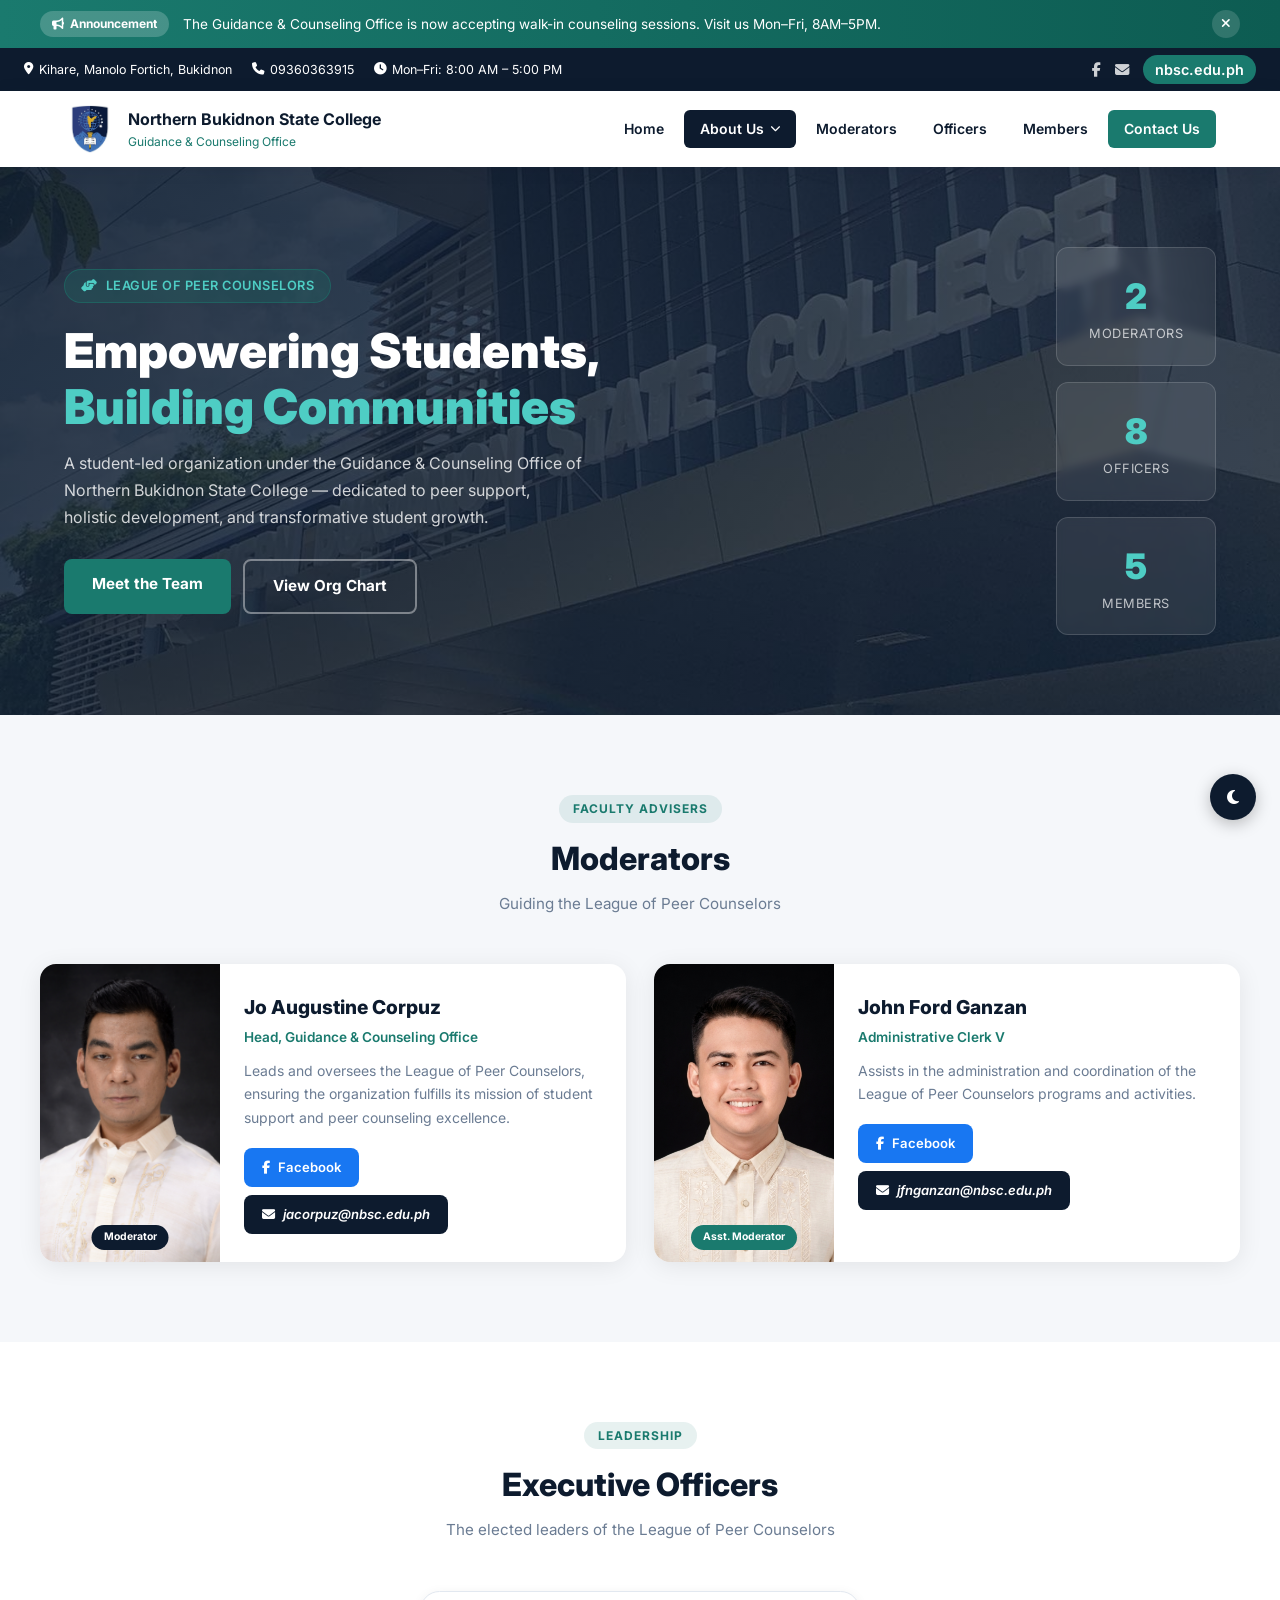
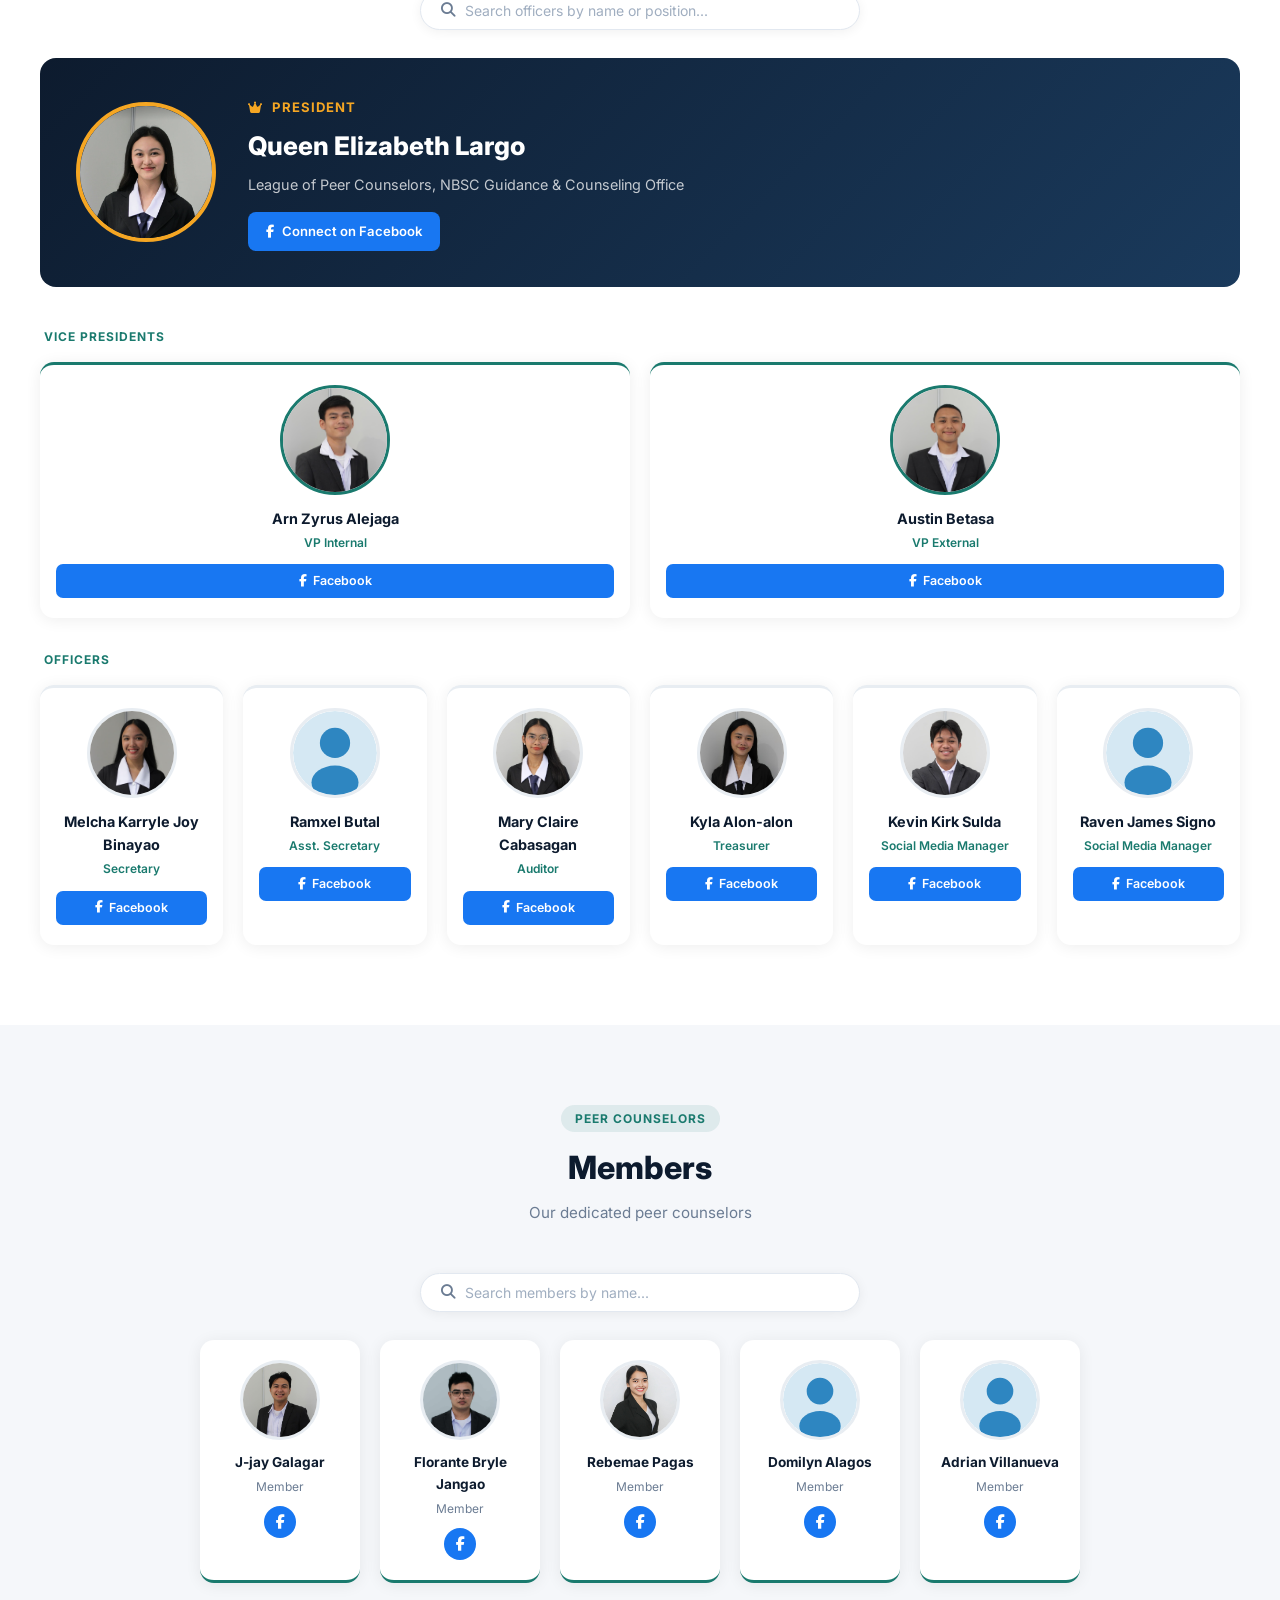
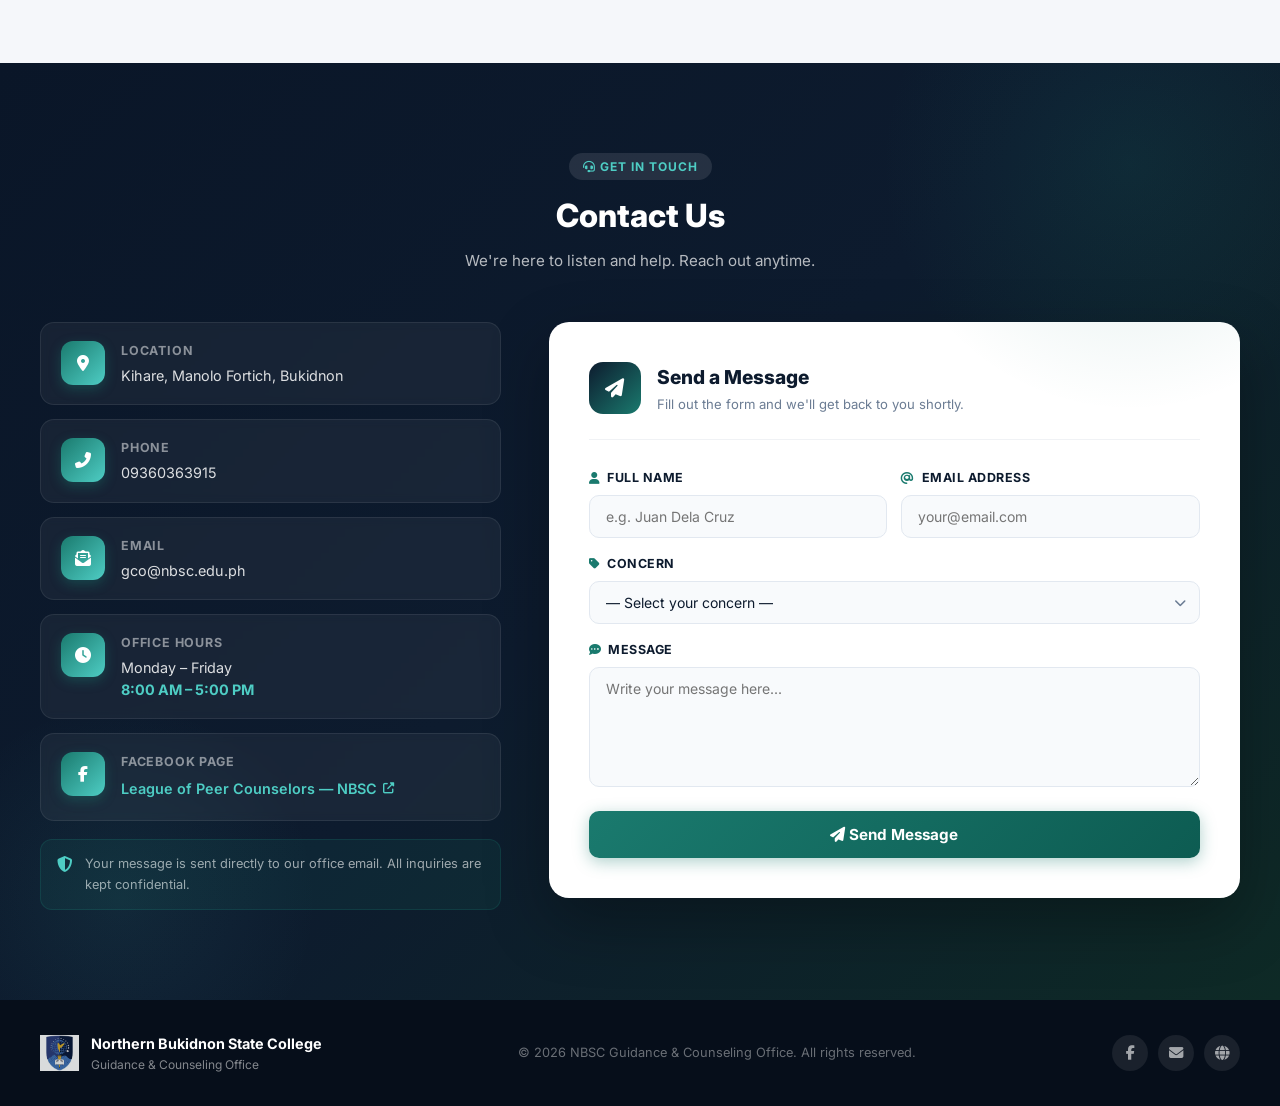
==== commit 29ef939e: "ADDED" ====
--- a/index.html
+++ b/index.html
@@ -277,52 +277,6 @@
         <div class="member-tile" data-search="rebemae pagas member"><div class="member-tile-img lightbox-trigger" data-img="assets/rebe.jpg" data-caption="Rebemae Pagas — Member"><img src="assets/rebe.jpg" alt="Rebemae"/></div><h4>Rebemae Pagas</h4><p>Member</p><a href="https://www.facebook.com/rebensae.pagos" target="_blank"><i class="fab fa-facebook-f"></i></a></div>
         <div class="member-tile" data-search="domilyn alagos member"><div class="member-tile-img lightbox-trigger" data-img="assets/default-avatar.svg" data-caption="Domilyn Alagos — Member"><img src="assets/default-avatar.svg" alt="Domilyn"/></div><h4>Domilyn Alagos</h4><p>Member</p><a href="https://www.facebook.com/domilyn.alagos" target="_blank"><i class="fab fa-facebook-f"></i></a></div>
         <div class="member-tile" data-search="adrian villanueva member"><div class="member-tile-img lightbox-trigger" data-img="assets/default-avatar.svg" data-caption="Adrian Villanueva — Member"><img src="assets/default-avatar.svg" alt="Adrian"/></div><h4>Adrian Villanueva</h4><p>Member</p><a href="https://www.facebook.com/adrian.villanueva" target="_blank"><i class="fab fa-facebook-f"></i></a></div>
-      </div>
-    </div>
-  </section>
-
-  <!-- TESTIMONIALS -->
-  <section id="testimonials" class="section bg-white">
-    <div class="container">
-      <div class="section-header">
-        <span class="section-tag"><i class="fas fa-quote-left"></i> Student Voices</span>
-        <h2>What Students Say</h2>
-        <p>Real experiences from students who reached out to the Guidance &amp; Counseling Office</p>
-      </div>
-      <div class="testimonials-grid">
-        <div class="testimonial-card">
-          <div class="testi-quote"><i class="fas fa-quote-left"></i></div>
-          <p>"The peer counselors really helped me get through a tough semester. They listened without judgment and gave me practical advice I could actually use."</p>
-          <div class="testi-author">
-            <div class="testi-avatar"><i class="fas fa-user-graduate"></i></div>
-            <div>
-              <strong>Anonymous Student</strong>
-              <span>BSED — 2nd Year</span>
-            </div>
-          </div>
-        </div>
-        <div class="testimonial-card testi-featured">
-          <div class="testi-quote"><i class="fas fa-quote-left"></i></div>
-          <p>"I was struggling with career decisions and didn't know who to turn to. The GCO team guided me step by step. I'm now more confident about my future path."</p>
-          <div class="testi-author">
-            <div class="testi-avatar"><i class="fas fa-user-graduate"></i></div>
-            <div>
-              <strong>Anonymous Student</strong>
-              <span>BSBA — 3rd Year</span>
-            </div>
-          </div>
-        </div>
-        <div class="testimonial-card">
-          <div class="testi-quote"><i class="fas fa-quote-left"></i></div>
-          <p>"Reaching out to the Guidance Office was the best decision I made. The counselors are approachable, kind, and truly care about student well-being."</p>
-          <div class="testi-author">
-            <div class="testi-avatar"><i class="fas fa-user-graduate"></i></div>
-            <div>
-              <strong>Anonymous Student</strong>
-              <span>BSIT — 1st Year</span>
-            </div>
-          </div>
-        </div>
       </div>
     </div>
   </section>
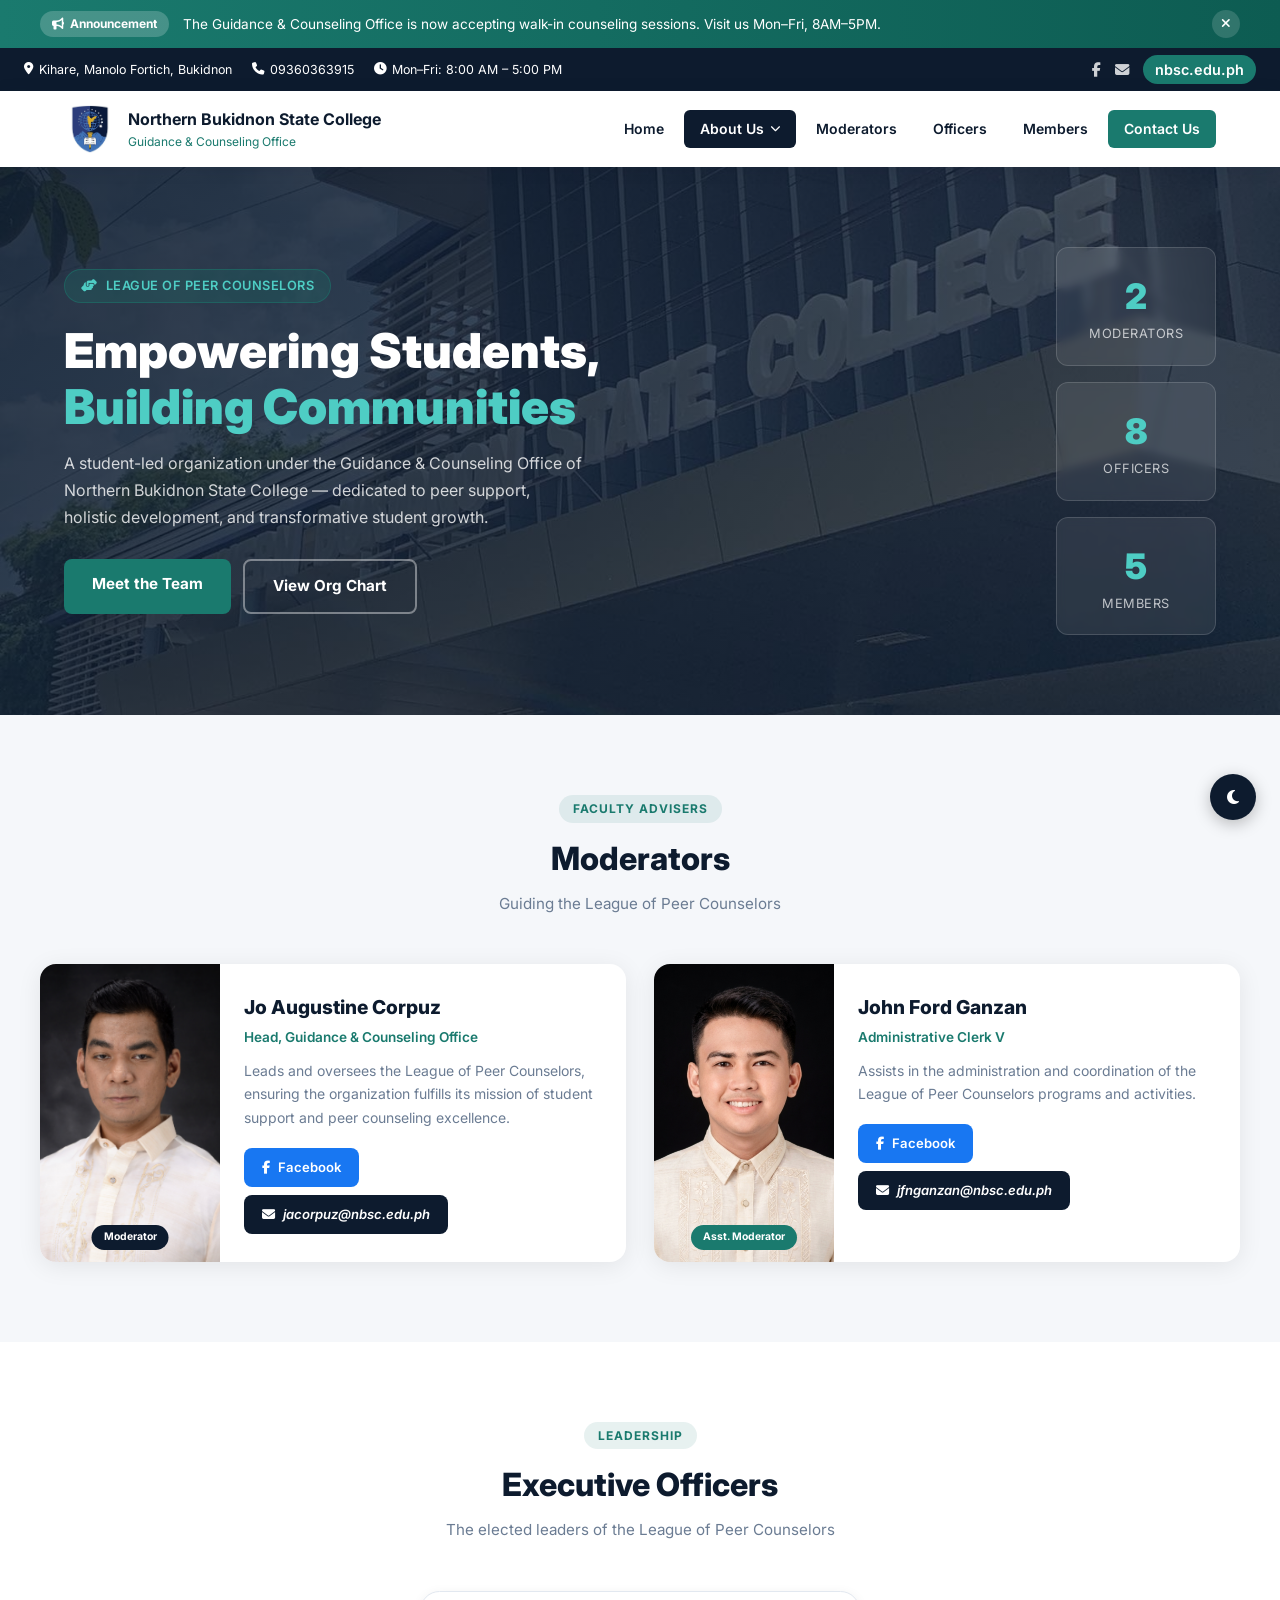
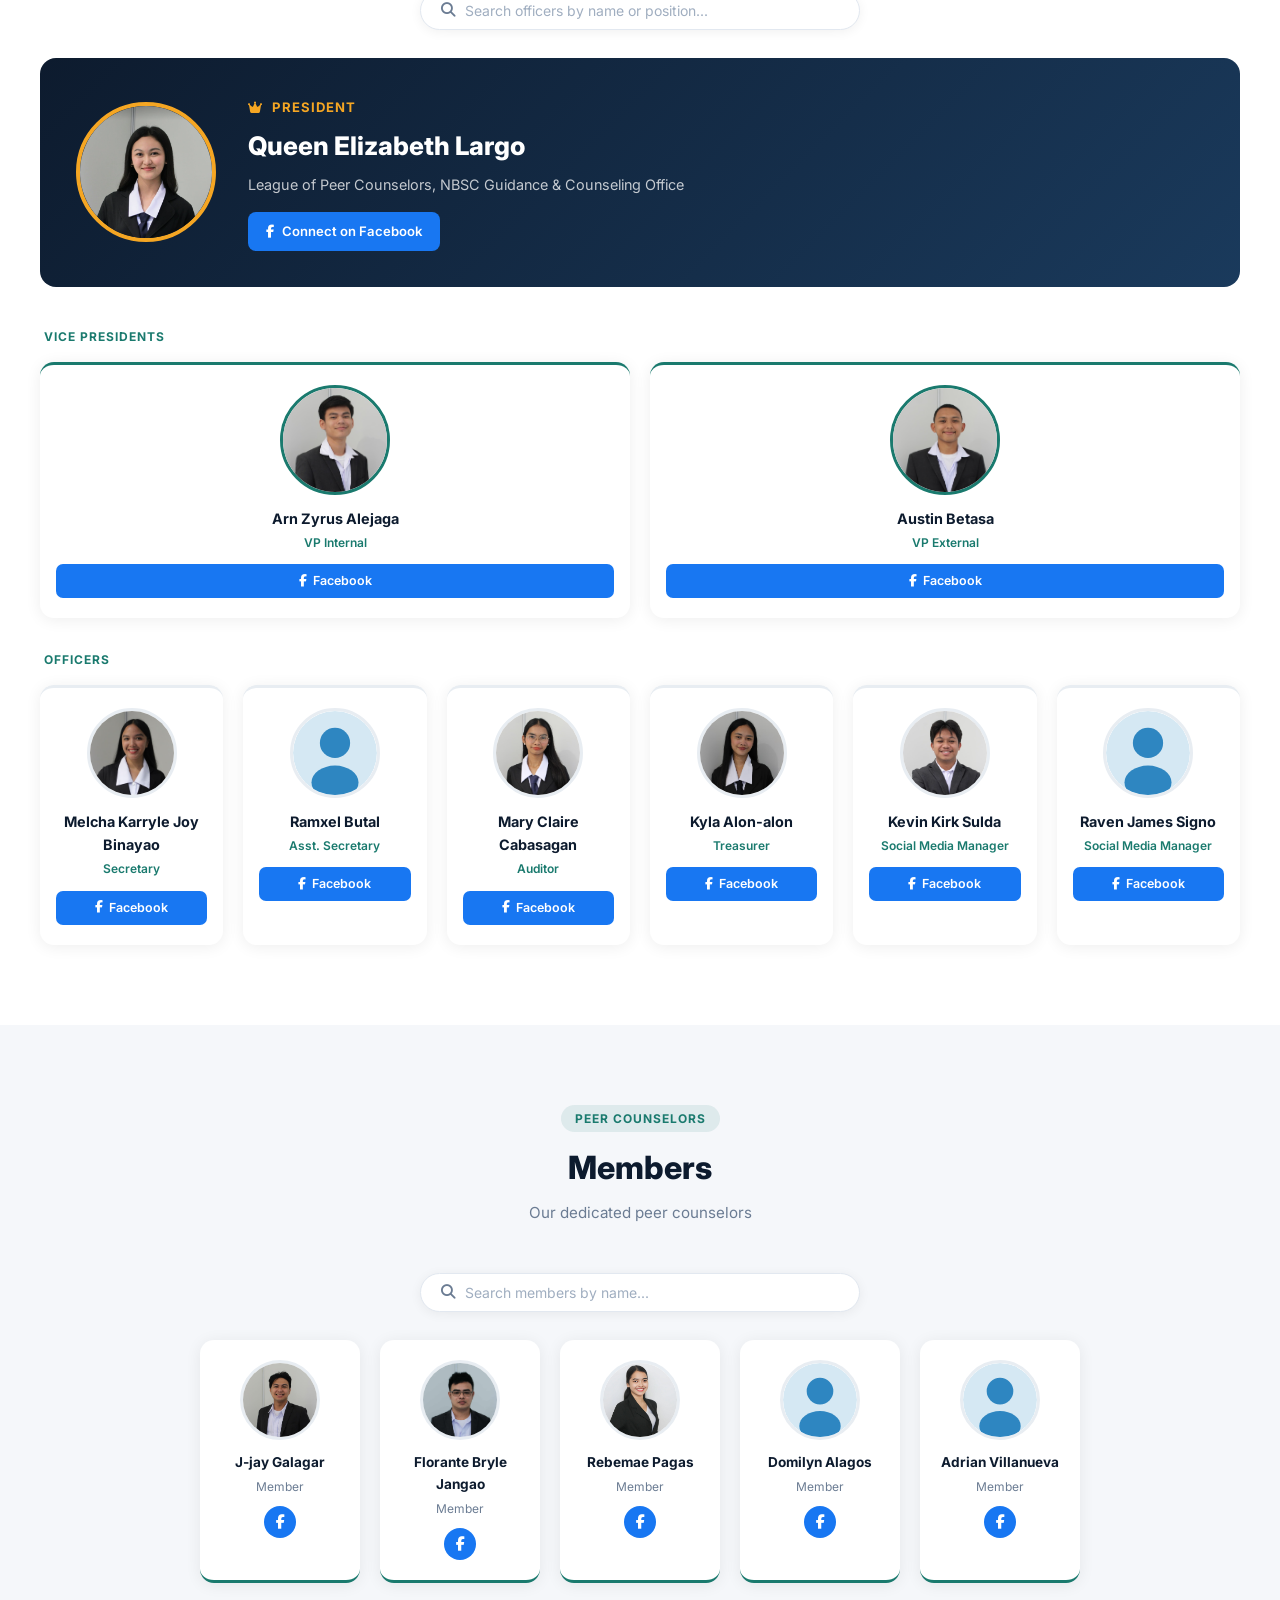
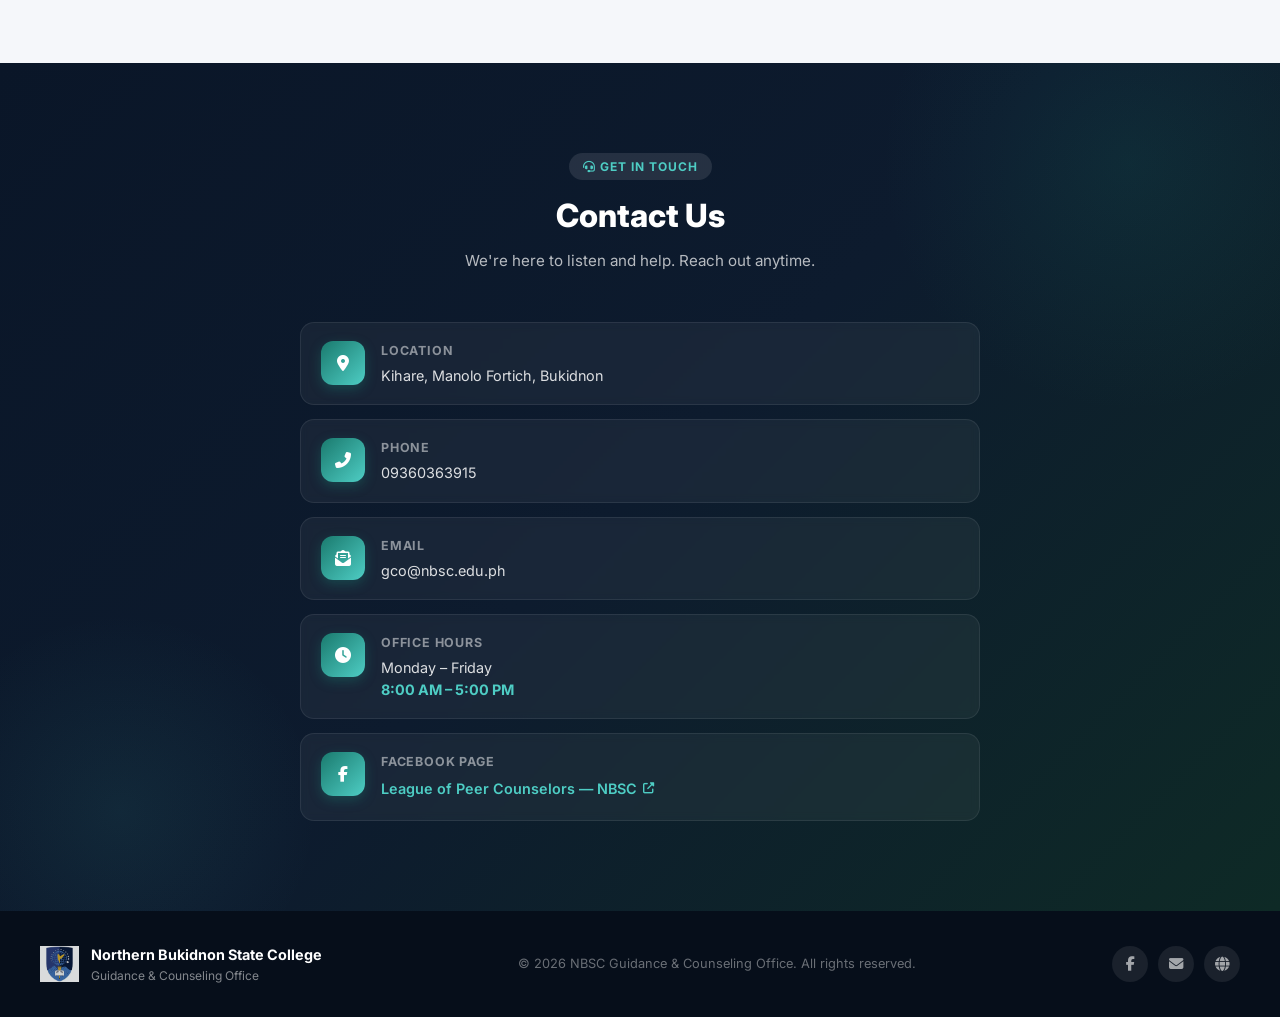
==== commit 02b75f24: "ADDED somethings" ====
--- a/index.html
+++ b/index.html
@@ -294,9 +294,9 @@
         <p>We're here to listen and help. Reach out anytime.</p>
       </div>
 
-      <div class="contact-layout">
-
-        <!-- LEFT: Info cards -->
+      <div class="contact-layout contact-layout-single">
+
+        <!-- Info cards -->
         <div class="contact-info-side">
           <div class="contact-info-card">
             <div class="ci-icon"><i class="fas fa-map-marker-alt"></i></div>
@@ -335,63 +335,6 @@
               </a>
             </div>
           </div>
-
-          <div class="contact-note">
-            <i class="fas fa-shield-alt"></i>
-            <span>Your message is sent directly to our office email. All inquiries are kept confidential.</span>
-          </div>
-        </div>
-
-        <!-- RIGHT: Form -->
-        <div class="contact-form-wrap">
-          <div class="contact-form-header">
-            <div class="cfh-icon"><i class="fas fa-paper-plane"></i></div>
-            <div>
-              <h3>Send a Message</h3>
-              <p>Fill out the form and we'll get back to you shortly.</p>
-            </div>
-          </div>
-
-          <form id="contactForm" novalidate>
-            <div class="form-row">
-              <div class="form-group">
-                <label for="from_name"><i class="fas fa-user"></i> Full Name</label>
-                <input type="text" id="from_name" name="from_name" placeholder="e.g. Juan Dela Cruz" required />
-              </div>
-              <div class="form-group">
-                <label for="from_email"><i class="fas fa-at"></i> Email Address</label>
-                <input type="email" id="from_email" name="from_email" placeholder="your@email.com" required />
-              </div>
-            </div>
-
-            <div class="form-group">
-              <label for="concern"><i class="fas fa-tag"></i> Concern</label>
-              <div class="select-wrap">
-                <select id="concern" name="concern">
-                  <option value="">— Select your concern —</option>
-                  <option>Peer Counseling Session</option>
-                  <option>Academic Concern</option>
-                  <option>Personal / Social Concern</option>
-                  <option>Career Guidance</option>
-                  <option>Appointment Request</option>
-                  <option>Others</option>
-                </select>
-                <i class="fas fa-chevron-down select-arrow"></i>
-              </div>
-            </div>
-
-            <div class="form-group">
-              <label for="message"><i class="fas fa-comment-dots"></i> Message</label>
-              <textarea id="message" name="message" placeholder="Write your message here..." rows="5" required></textarea>
-            </div>
-
-            <button type="submit" class="btn-send" id="sendBtn">
-              <span class="btn-send-text"><i class="fas fa-paper-plane"></i> Send Message</span>
-              <span class="btn-send-loading" style="display:none"><i class="fas fa-spinner fa-spin"></i> Sending...</span>
-            </button>
-
-            <div id="formFeedback" class="form-feedback" style="display:none"></div>
-          </form>
         </div>
 
       </div>
--- a/style.css
+++ b/style.css
@@ -1048,6 +1048,12 @@
   grid-template-columns: 1fr 1.5fr;
   gap: 48px;
   align-items: start;
+}
+
+.contact-layout-single {
+  grid-template-columns: 1fr;
+  max-width: 680px;
+  margin: 0 auto;
 }
 
 /* Info side */
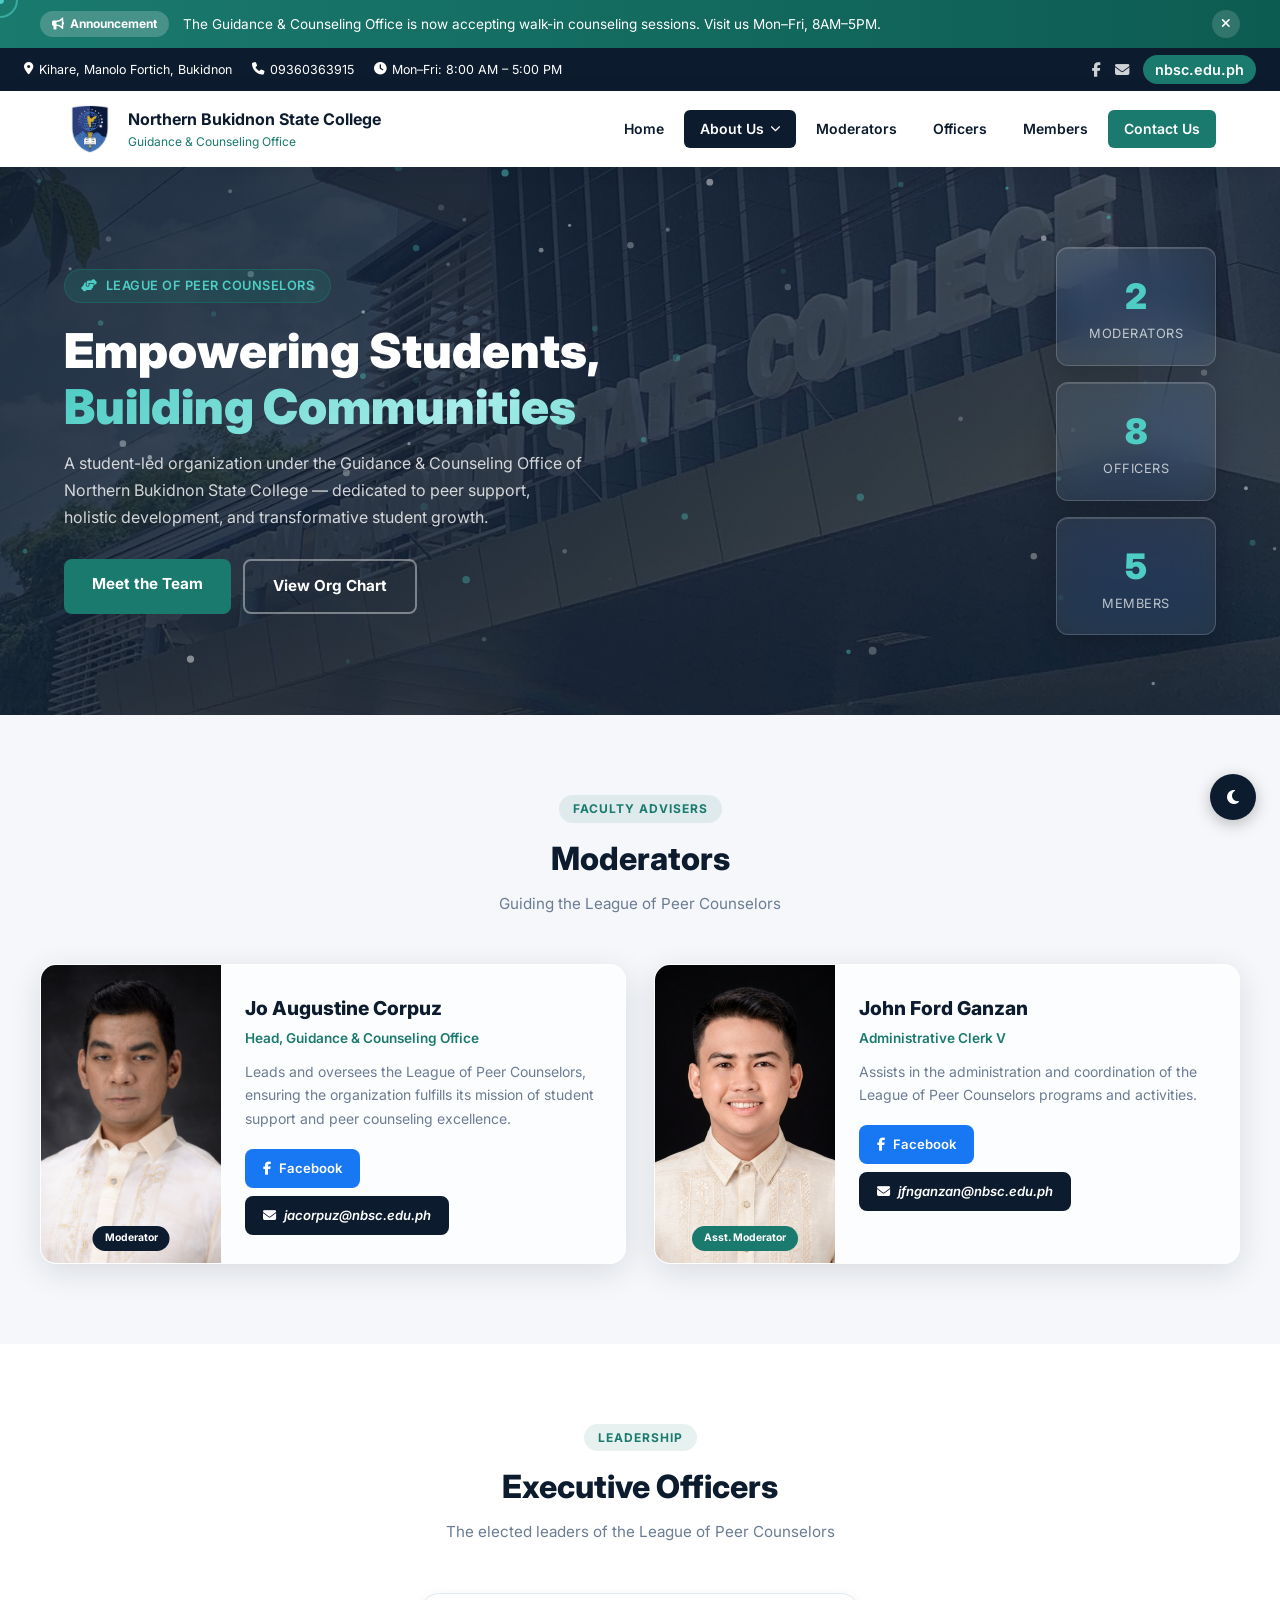
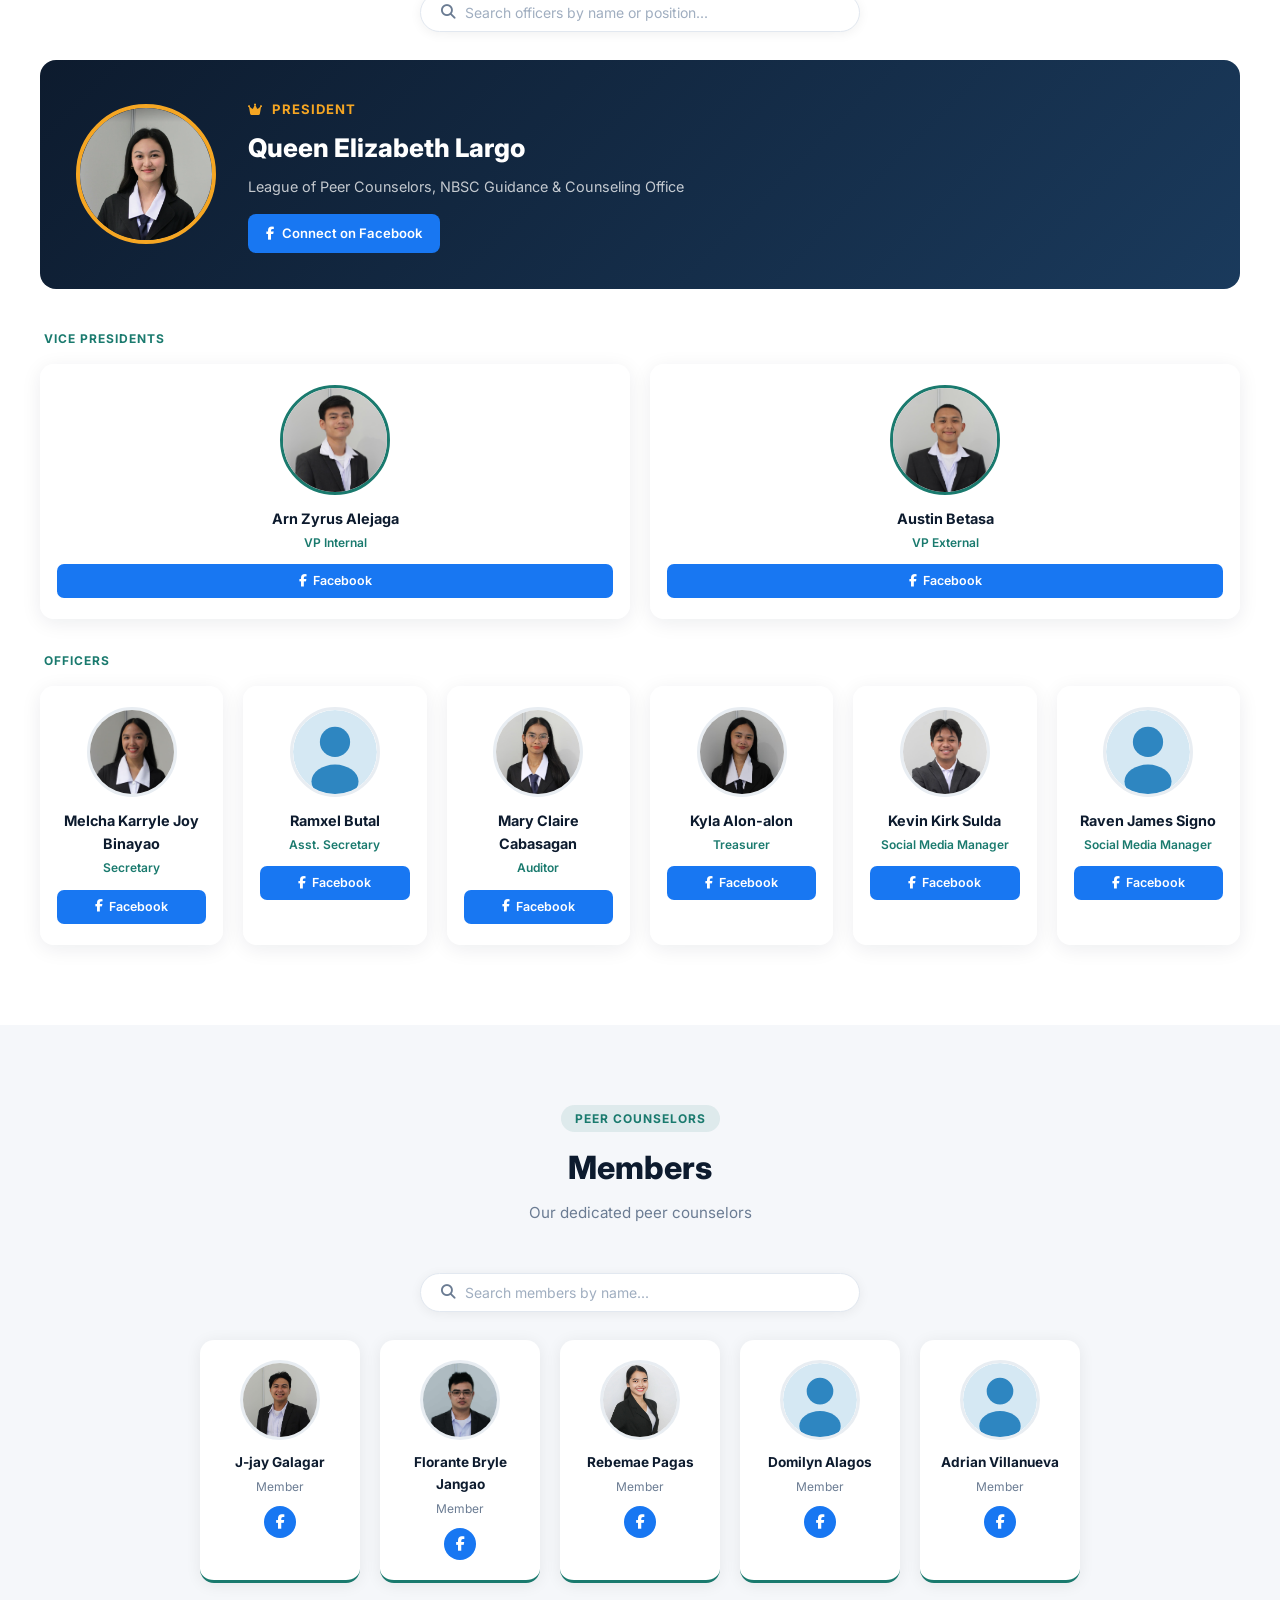
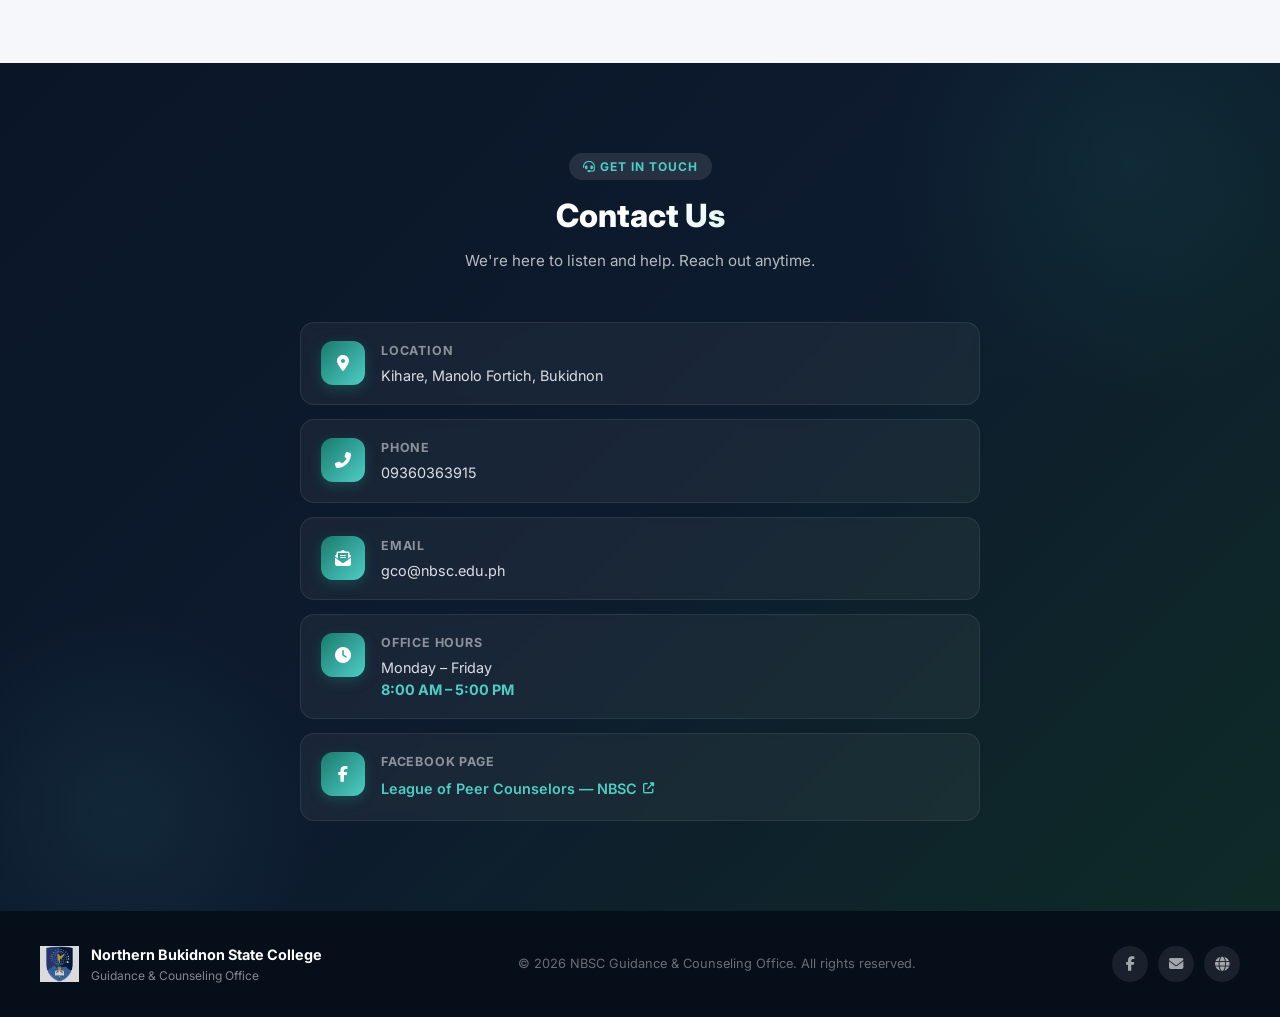
==== commit 93c9abde: "ADDED somethings" ====
--- a/index.html
+++ b/index.html
@@ -4,6 +4,8 @@
   <meta charset="UTF-8" />
   <meta name="viewport" content="width=device-width, initial-scale=1.0"/>
   <title>Guidance & Counseling Office — NBSC League of Peer Counselors</title>
+  <link rel="manifest" href="manifest.json" />
+  <meta name="theme-color" content="#1a7a6e" />
   <link rel="stylesheet" href="style.css" />
   <link rel="stylesheet" href="https://cdnjs.cloudflare.com/ajax/libs/font-awesome/6.5.0/css/all.min.css"/>
   <link href="https://fonts.googleapis.com/css2?family=Inter:wght@400;500;600;700;800;900&display=swap" rel="stylesheet"/>
@@ -11,6 +13,9 @@
   <link rel="stylesheet" href="extras.css" />
 </head>
 <body>
+  <!-- CUSTOM CURSOR -->
+  <div id="cursorDot" class="cursor-dot"></div>
+  <div id="cursorRing" class="cursor-ring"></div>
 
   <!-- LOADING SCREEN -->
   <div id="loadingScreen" class="loading-screen">
@@ -100,10 +105,11 @@
   <section class="hero">
     <div class="hero-bg" style="background-image:url('assets/building.jpg')"></div>
     <div class="hero-overlay"></div>
+    <canvas id="heroParticles" class="hero-particles"></canvas>
     <div class="hero-inner">
       <div class="hero-text">
         <div class="hero-eyebrow"><i class="fas fa-hands-helping"></i> League of Peer Counselors</div>
-        <h1>Empowering Students,<br/><em>Building Communities</em></h1>
+        <h1>Empowering Students,<br/><em class="gradient-text">Building Communities</em></h1>
         <p>A student-led organization under the Guidance &amp; Counseling Office of Northern Bukidnon State College — dedicated to peer support, holistic development, and transformative student growth.</p>
         <div class="hero-actions">
           <a href="#moderators" class="btn-hero-primary">Meet the Team</a>
@@ -112,15 +118,15 @@
       </div>
       <div class="hero-stats">
         <div class="stat-box">
-          <span class="stat-num">2</span>
+          <span class="stat-num" data-count="2">0</span>
           <span class="stat-label">Moderators</span>
         </div>
         <div class="stat-box">
-          <span class="stat-num">8</span>
+          <span class="stat-num" data-count="8">0</span>
           <span class="stat-label">Officers</span>
         </div>
         <div class="stat-box">
-          <span class="stat-num">5</span>
+          <span class="stat-num" data-count="5">0</span>
           <span class="stat-label">Members</span>
         </div>
       </div>
@@ -363,5 +369,13 @@
 
   <script src="script.js"></script>
   <script src="extras.js"></script>
+  <script>
+    if ('serviceWorker' in navigator) {
+      window.addEventListener('load', () => {
+        navigator.serviceWorker.register('/sw.js')
+          .catch(err => console.warn('SW registration failed:', err));
+      });
+    }
+  </script>
 </body>
 </html>
--- a/extras.css
+++ b/extras.css
@@ -596,3 +596,175 @@
   .back-to-top { bottom: 24px; right: 16px; }
   .lightbox-content img { width: 220px; height: 220px; }
 }
+
+/* =============================================================
+   VISUAL ENHANCEMENTS
+   Particles · Glassmorphism · Gradient Text · Custom Cursor
+   ============================================================= */
+
+/* ===== CUSTOM CURSOR ===== */
+@media (pointer: fine) {
+  body { cursor: none; }
+  a, button, .officer-tile, .member-tile, .mod-card,
+  .lightbox-trigger, .nav-link, .btn-hero-primary, .btn-hero-ghost {
+    cursor: none;
+  }
+}
+
+.cursor-dot {
+  width: 8px;
+  height: 8px;
+  background: #4ecdc4;
+  border-radius: 50%;
+  position: fixed;
+  top: 0; left: 0;
+  pointer-events: none;
+  z-index: 99999;
+  transform: translate(-50%, -50%);
+  transition: transform 0.1s ease, background 0.2s;
+  will-change: transform;
+}
+
+.cursor-ring {
+  width: 36px;
+  height: 36px;
+  border: 2px solid rgba(78,205,196,0.6);
+  border-radius: 50%;
+  position: fixed;
+  top: 0; left: 0;
+  pointer-events: none;
+  z-index: 99998;
+  transform: translate(-50%, -50%);
+  transition: width 0.2s, height 0.2s, border-color 0.2s, transform 0.08s ease;
+  will-change: transform;
+}
+
+.cursor-ring.hovered {
+  width: 52px;
+  height: 52px;
+  border-color: rgba(78,205,196,0.9);
+  background: rgba(78,205,196,0.06);
+}
+
+.cursor-dot.hovered {
+  transform: translate(-50%, -50%) scale(1.8);
+  background: #1a7a6e;
+}
+
+/* ===== HERO PARTICLES CANVAS ===== */
+.hero-particles {
+  position: absolute;
+  inset: 0;
+  width: 100%;
+  height: 100%;
+  z-index: 1;
+  pointer-events: none;
+}
+
+/* Push hero content above canvas */
+.hero-inner {
+  z-index: 3 !important;
+}
+
+/* ===== GRADIENT TEXT ===== */
+.gradient-text {
+  background: linear-gradient(135deg, #4ecdc4 0%, #a8edea 40%, #4ecdc4 70%, #1a7a6e 100%);
+  background-size: 200% auto;
+  -webkit-background-clip: text;
+  -webkit-text-fill-color: transparent;
+  background-clip: text;
+  animation: gradientShift 4s linear infinite;
+  font-style: normal;
+}
+
+@keyframes gradientShift {
+  0%   { background-position: 0% center; }
+  100% { background-position: 200% center; }
+}
+
+/* Section heading gradient accents */
+.section-header h2 {
+  background: linear-gradient(135deg, #0d1b2e 60%, #1a7a6e 100%);
+  -webkit-background-clip: text;
+  -webkit-text-fill-color: transparent;
+  background-clip: text;
+}
+
+.section-header.light h2 {
+  background: linear-gradient(135deg, #ffffff 50%, #4ecdc4 100%);
+  -webkit-background-clip: text;
+  -webkit-text-fill-color: transparent;
+  background-clip: text;
+}
+
+/* ===== GLASSMORPHISM — MOD CARDS ===== */
+.mod-card {
+  background: rgba(255, 255, 255, 0.75) !important;
+  backdrop-filter: blur(16px) saturate(180%);
+  -webkit-backdrop-filter: blur(16px) saturate(180%);
+  border: 1px solid rgba(255, 255, 255, 0.5) !important;
+  box-shadow: 0 8px 32px rgba(13, 27, 46, 0.12),
+              inset 0 1px 0 rgba(255,255,255,0.6) !important;
+}
+
+.mod-card:hover {
+  background: rgba(255, 255, 255, 0.88) !important;
+  box-shadow: 0 20px 48px rgba(13, 27, 46, 0.18),
+              inset 0 1px 0 rgba(255,255,255,0.8) !important;
+}
+
+/* ===== GLASSMORPHISM — OFFICER TILES ===== */
+.officer-tile {
+  background: rgba(255, 255, 255, 0.72) !important;
+  backdrop-filter: blur(12px) saturate(160%);
+  -webkit-backdrop-filter: blur(12px) saturate(160%);
+  border: 1px solid rgba(255, 255, 255, 0.45) !important;
+  box-shadow: 0 4px 20px rgba(13, 27, 46, 0.08),
+              inset 0 1px 0 rgba(255,255,255,0.5) !important;
+}
+
+.officer-tile:hover {
+  background: rgba(255, 255, 255, 0.92) !important;
+  box-shadow: 0 12px 36px rgba(13, 27, 46, 0.14),
+              inset 0 1px 0 rgba(255,255,255,0.7) !important;
+}
+
+/* ===== GLASSMORPHISM — STAT BOXES ===== */
+.stat-box {
+  background: rgba(255, 255, 255, 0.08) !important;
+  backdrop-filter: blur(20px) saturate(180%);
+  -webkit-backdrop-filter: blur(20px) saturate(180%);
+  border: 1px solid rgba(255, 255, 255, 0.18) !important;
+  box-shadow: 0 8px 32px rgba(0,0,0,0.2),
+              inset 0 1px 0 rgba(255,255,255,0.15) !important;
+  transition: transform 0.3s, box-shadow 0.3s, background 0.3s !important;
+}
+
+.stat-box:hover {
+  background: rgba(255, 255, 255, 0.14) !important;
+  transform: translateY(-4px) !important;
+  box-shadow: 0 16px 40px rgba(0,0,0,0.3) !important;
+}
+
+/* ===== DARK MODE ADJUSTMENTS ===== */
+body.dark-mode .mod-card {
+  background: rgba(13, 27, 46, 0.75) !important;
+  border-color: rgba(255,255,255,0.08) !important;
+}
+
+body.dark-mode .officer-tile {
+  background: rgba(13, 27, 46, 0.72) !important;
+  border-color: rgba(255,255,255,0.08) !important;
+}
+
+body.dark-mode .section-header h2 {
+  background: linear-gradient(135deg, #e2e8f0 50%, #4ecdc4 100%);
+  -webkit-background-clip: text;
+  -webkit-text-fill-color: transparent;
+  background-clip: text;
+}
+
+/* Hide cursor on touch devices */
+@media (pointer: coarse) {
+  .cursor-dot, .cursor-ring { display: none; }
+}
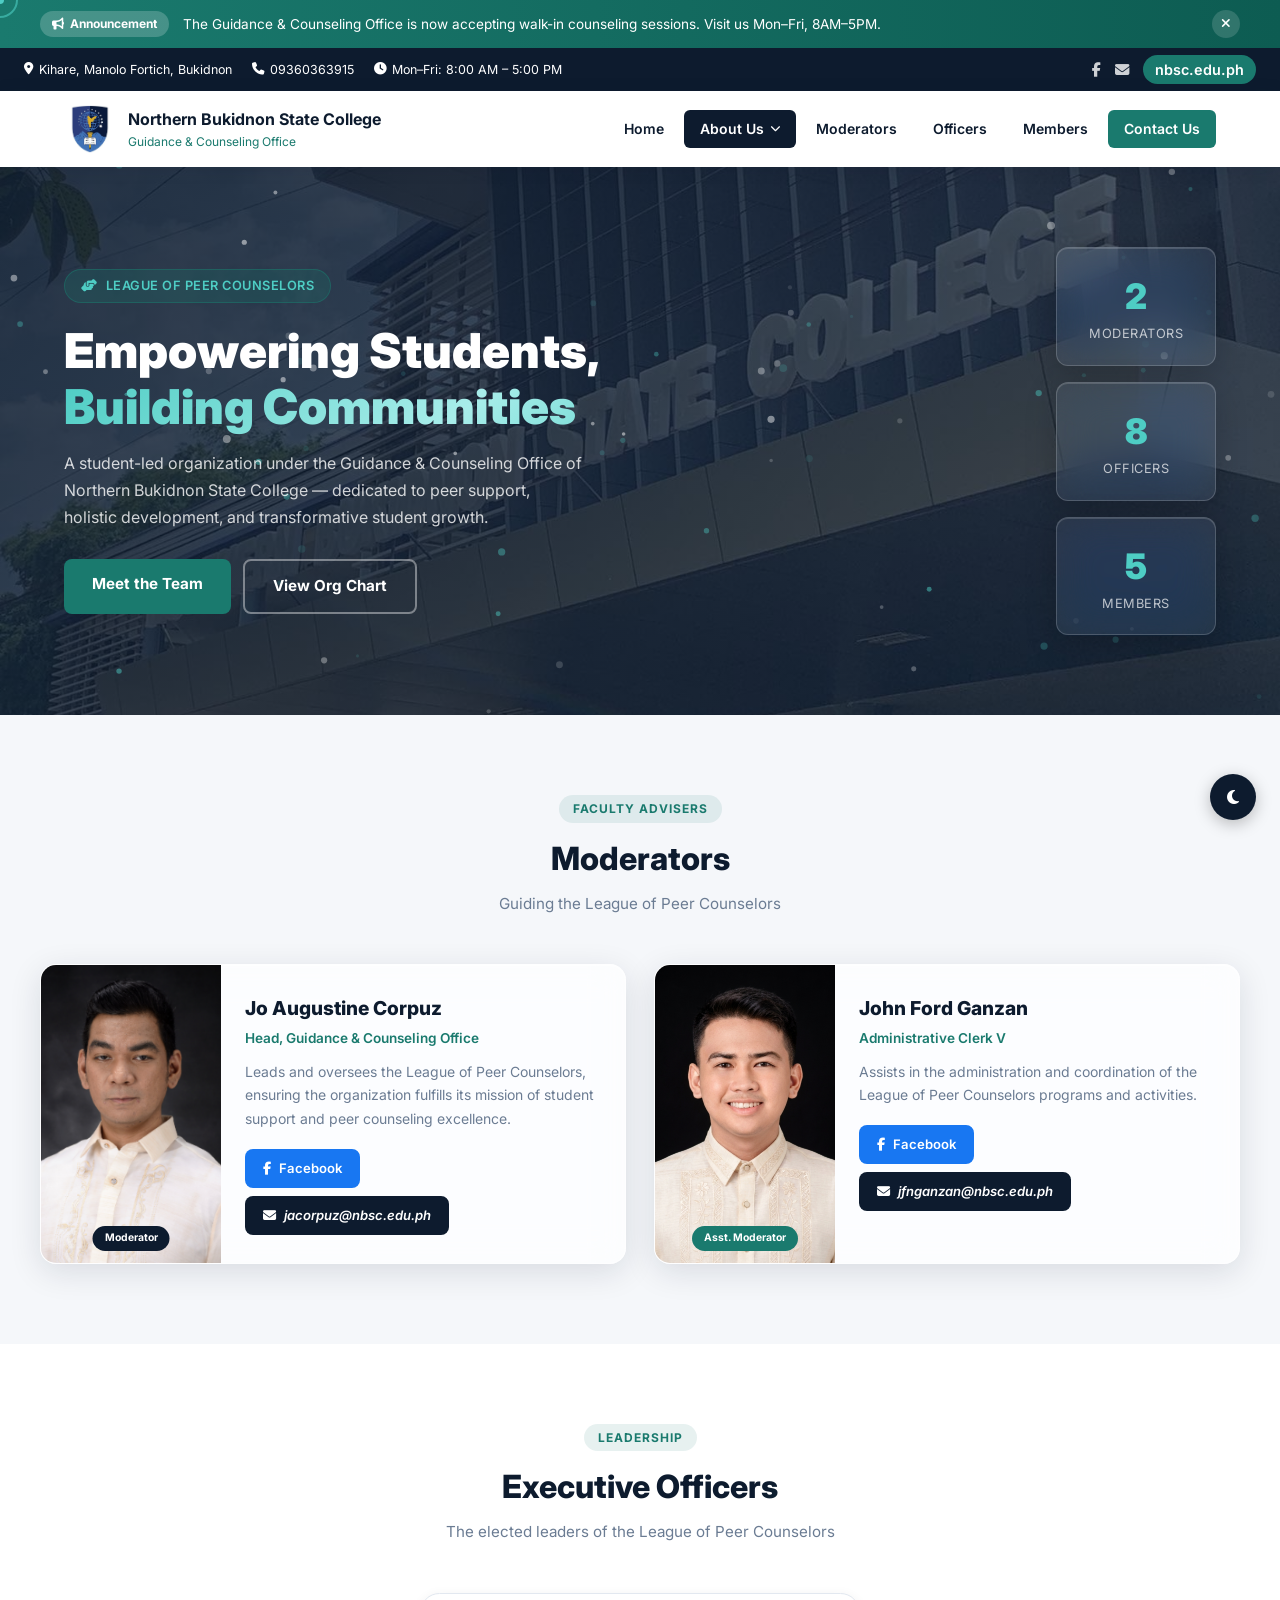
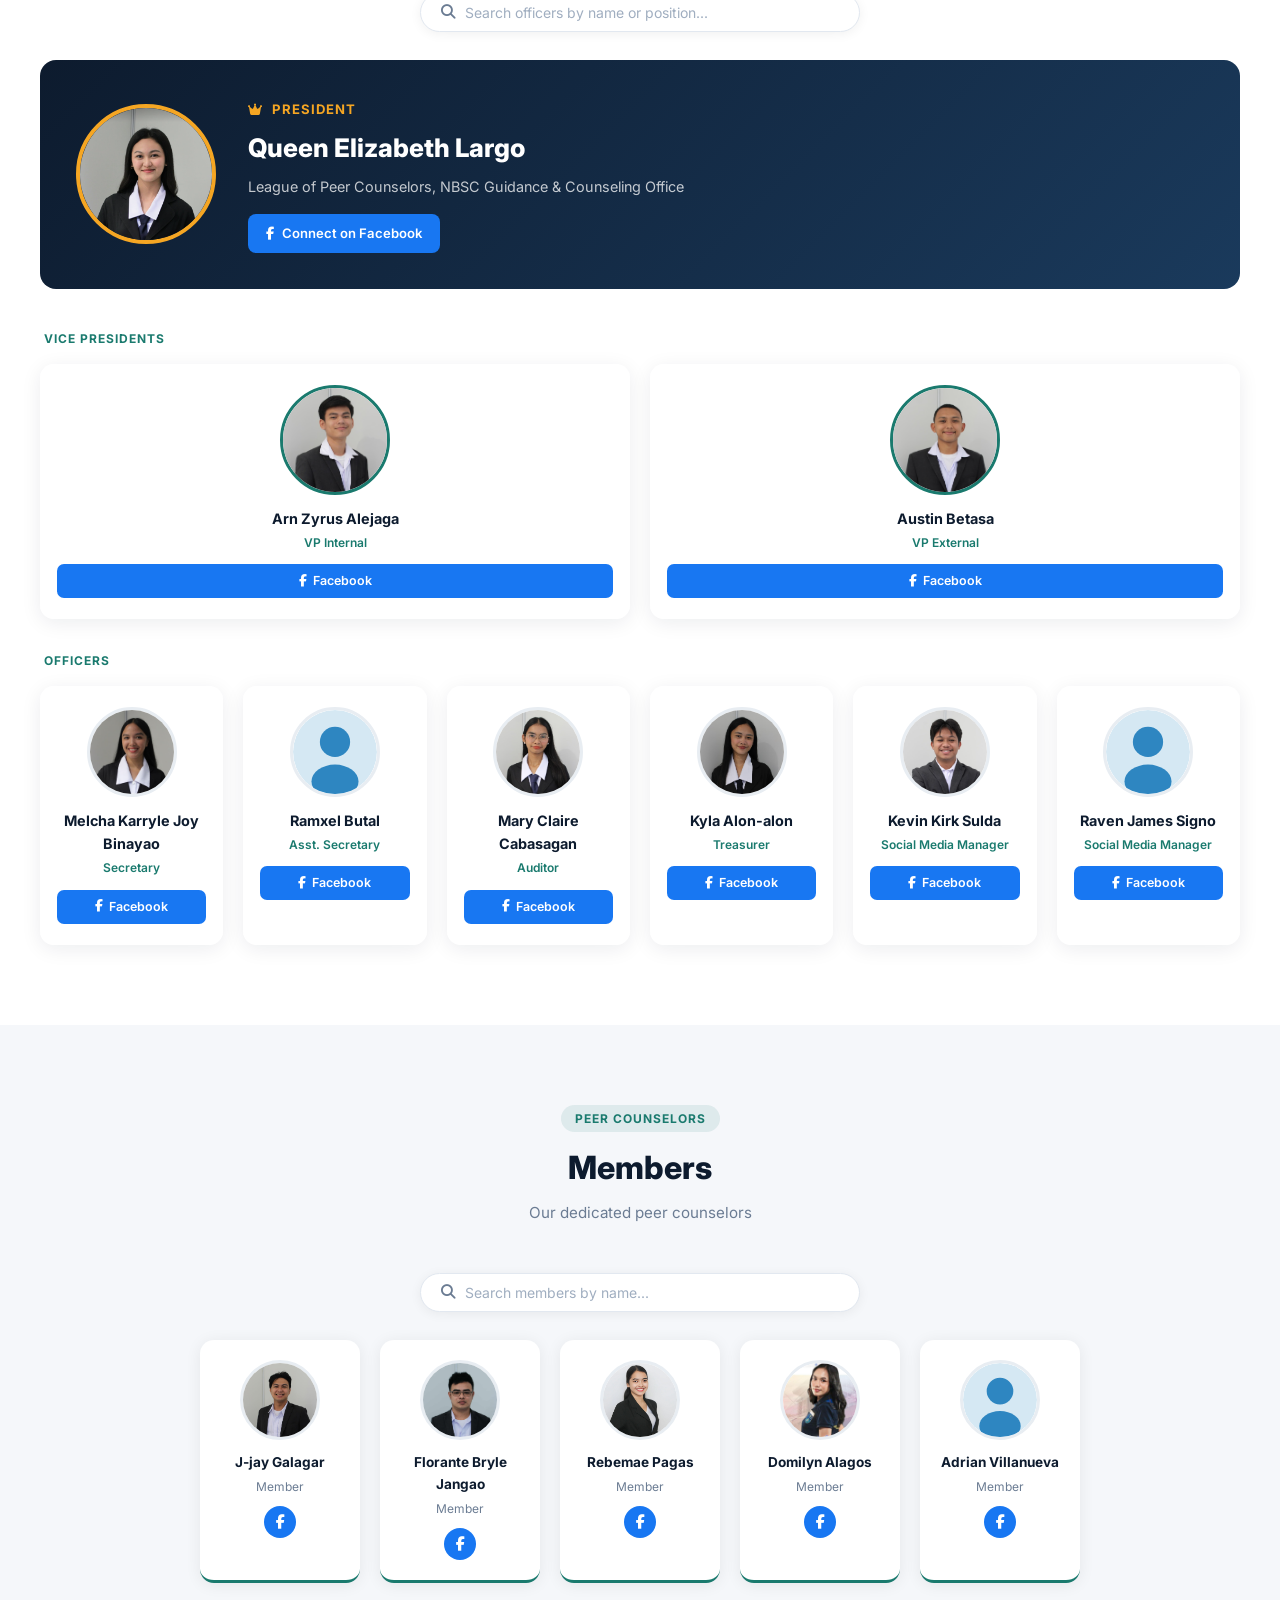
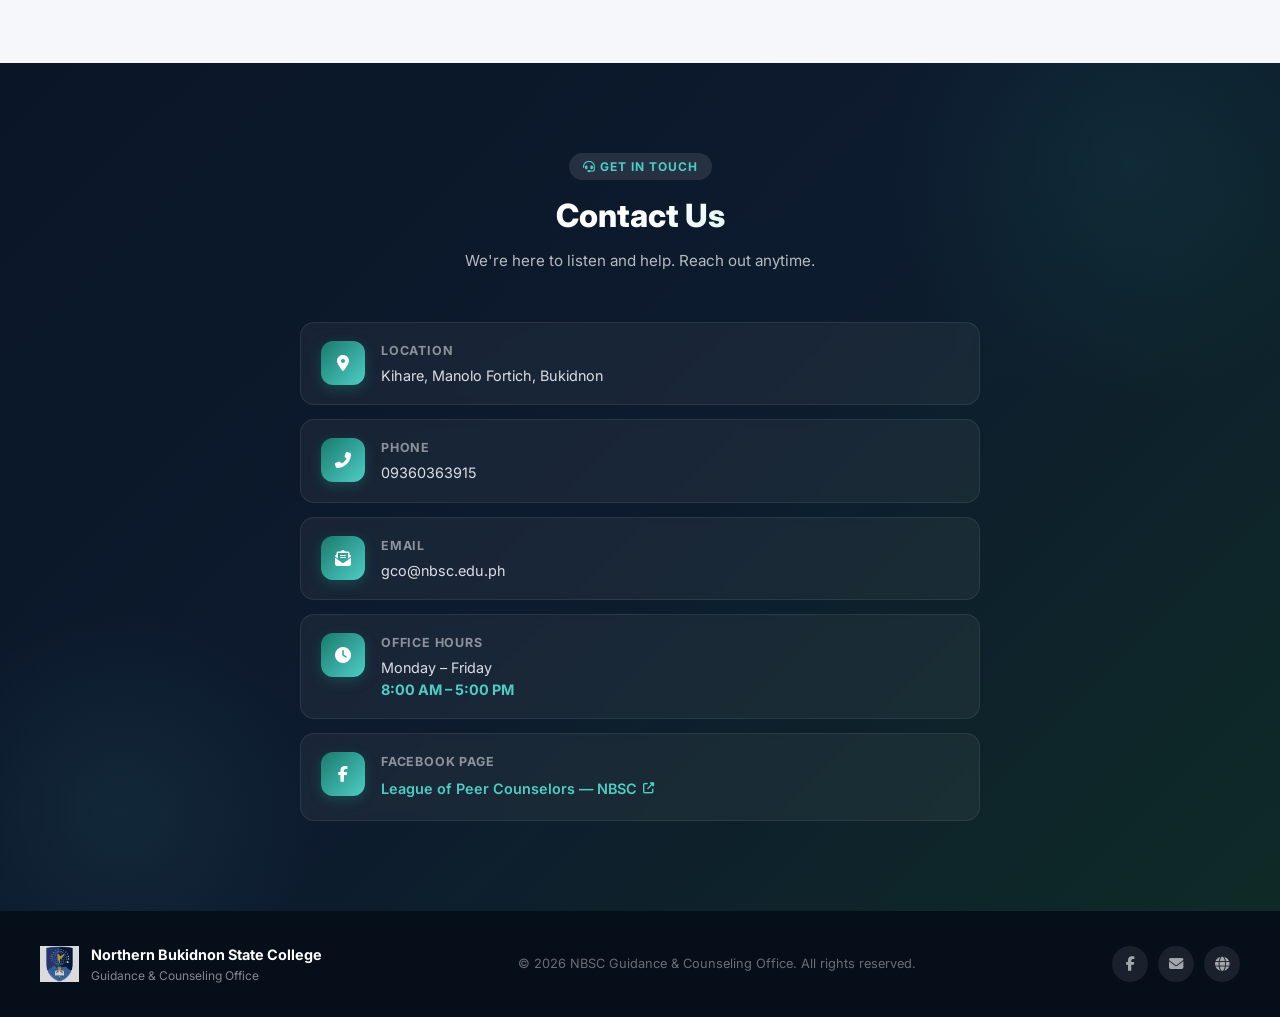
==== commit 96e8d99c: "ADDED somethings" ====
--- a/index.html
+++ b/index.html
@@ -281,7 +281,7 @@
         <div class="member-tile" data-search="j-jay galagar member"><div class="member-tile-img lightbox-trigger" data-img="assets/j jay galagar.png" data-caption="J-jay Galagar — Member"><img src="assets/j jay galagar.png" alt="J-jay"/></div><h4>J-jay Galagar</h4><p>Member</p><a href="https://www.facebook.com/jjay.galagar" target="_blank"><i class="fab fa-facebook-f"></i></a></div>
         <div class="member-tile" data-search="florante bryle jangao member"><div class="member-tile-img lightbox-trigger" data-img="assets/bryle jangao.png" data-caption="Florante Bryle Jangao — Member"><img src="assets/bryle jangao.png" alt="Florante"/></div><h4>Florante Bryle Jangao</h4><p>Member</p><a href="https://www.facebook.com/brylesicles02" target="_blank"><i class="fab fa-facebook-f"></i></a></div>
         <div class="member-tile" data-search="rebemae pagas member"><div class="member-tile-img lightbox-trigger" data-img="assets/rebe.jpg" data-caption="Rebemae Pagas — Member"><img src="assets/rebe.jpg" alt="Rebemae"/></div><h4>Rebemae Pagas</h4><p>Member</p><a href="https://www.facebook.com/rebensae.pagos" target="_blank"><i class="fab fa-facebook-f"></i></a></div>
-        <div class="member-tile" data-search="domilyn alagos member"><div class="member-tile-img lightbox-trigger" data-img="assets/default-avatar.svg" data-caption="Domilyn Alagos — Member"><img src="assets/default-avatar.svg" alt="Domilyn"/></div><h4>Domilyn Alagos</h4><p>Member</p><a href="https://www.facebook.com/domilyn.alagos" target="_blank"><i class="fab fa-facebook-f"></i></a></div>
+        <div class="member-tile" data-search="domilyn alagos member"><div class="member-tile-img lightbox-trigger" data-img="assets/alagos.png" data-caption="Domilyn Alagos — Member"><img src="assets/alagos.png" alt="Domilyn"/></div><h4>Domilyn Alagos</h4><p>Member</p><a href="https://www.facebook.com/domilyn.alagos" target="_blank"><i class="fab fa-facebook-f"></i></a></div>
         <div class="member-tile" data-search="adrian villanueva member"><div class="member-tile-img lightbox-trigger" data-img="assets/default-avatar.svg" data-caption="Adrian Villanueva — Member"><img src="assets/default-avatar.svg" alt="Adrian"/></div><h4>Adrian Villanueva</h4><p>Member</p><a href="https://www.facebook.com/adrian.villanueva" target="_blank"><i class="fab fa-facebook-f"></i></a></div>
       </div>
     </div>
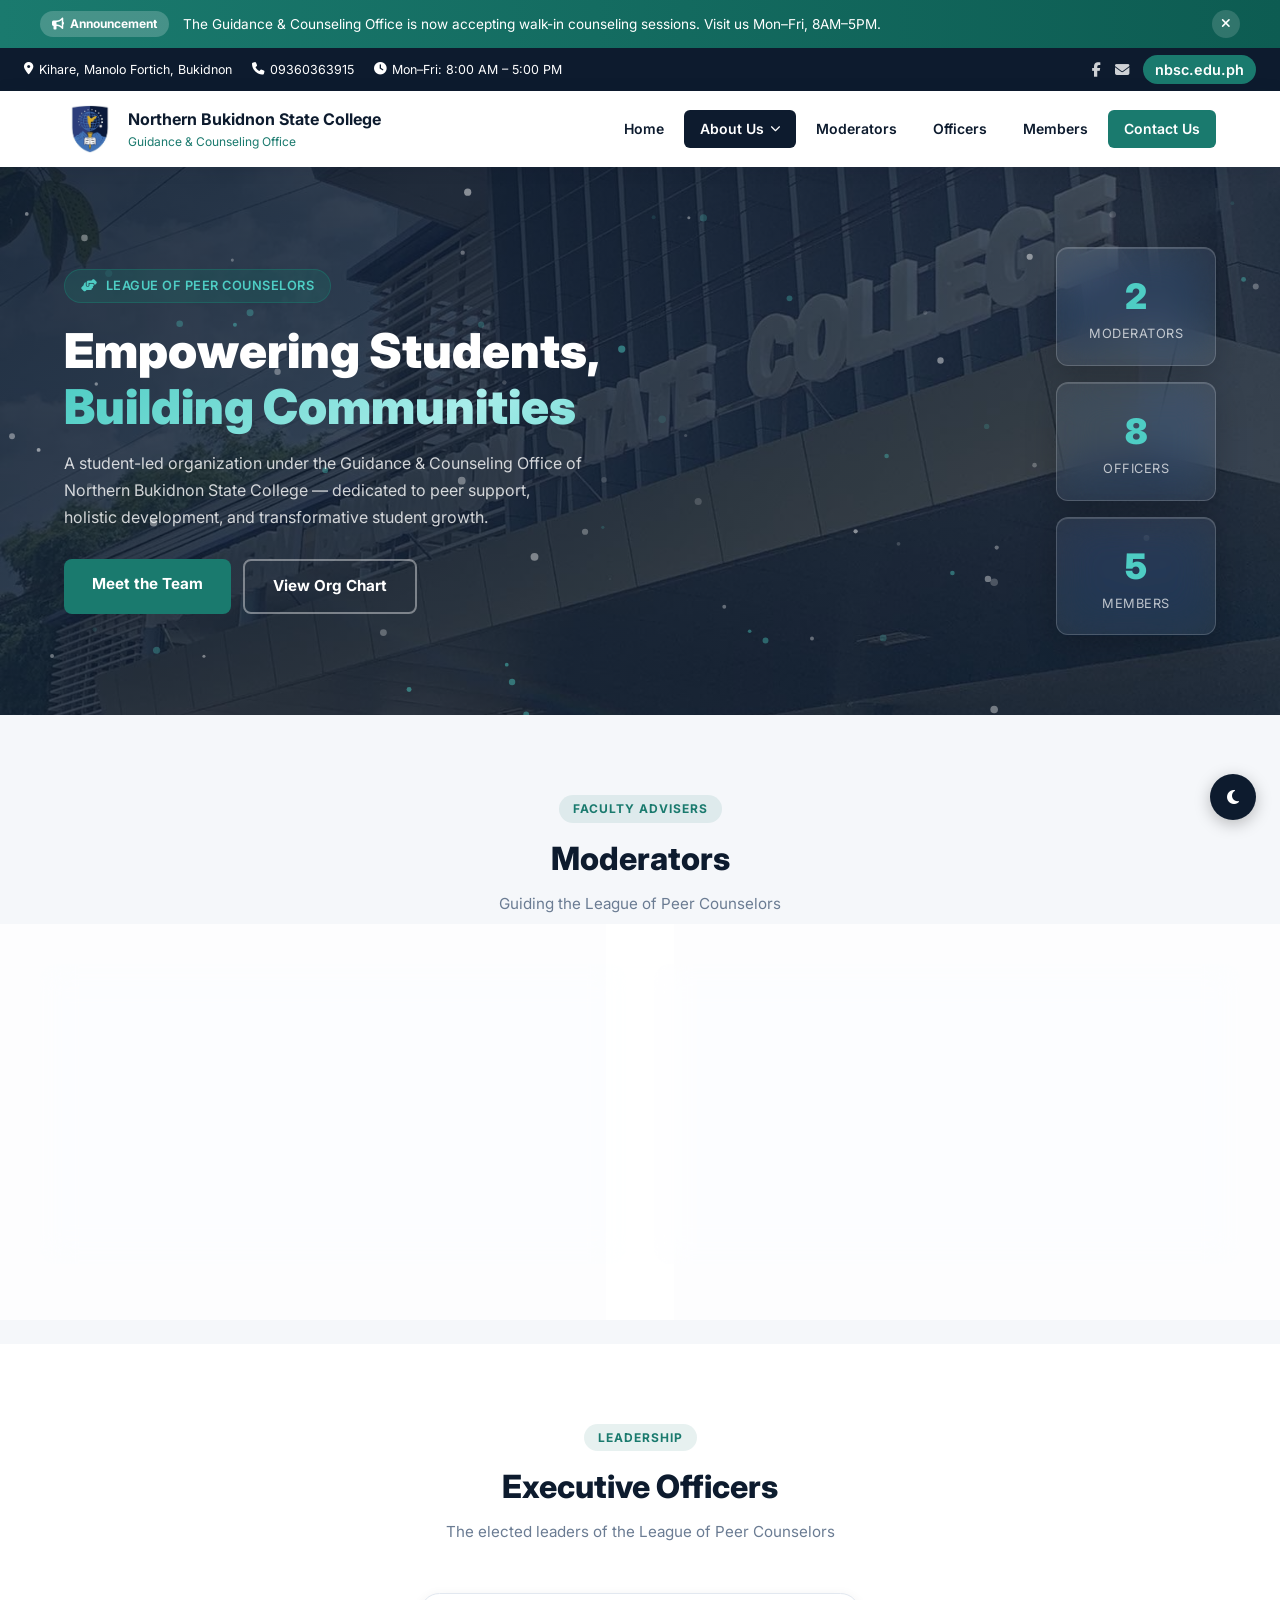
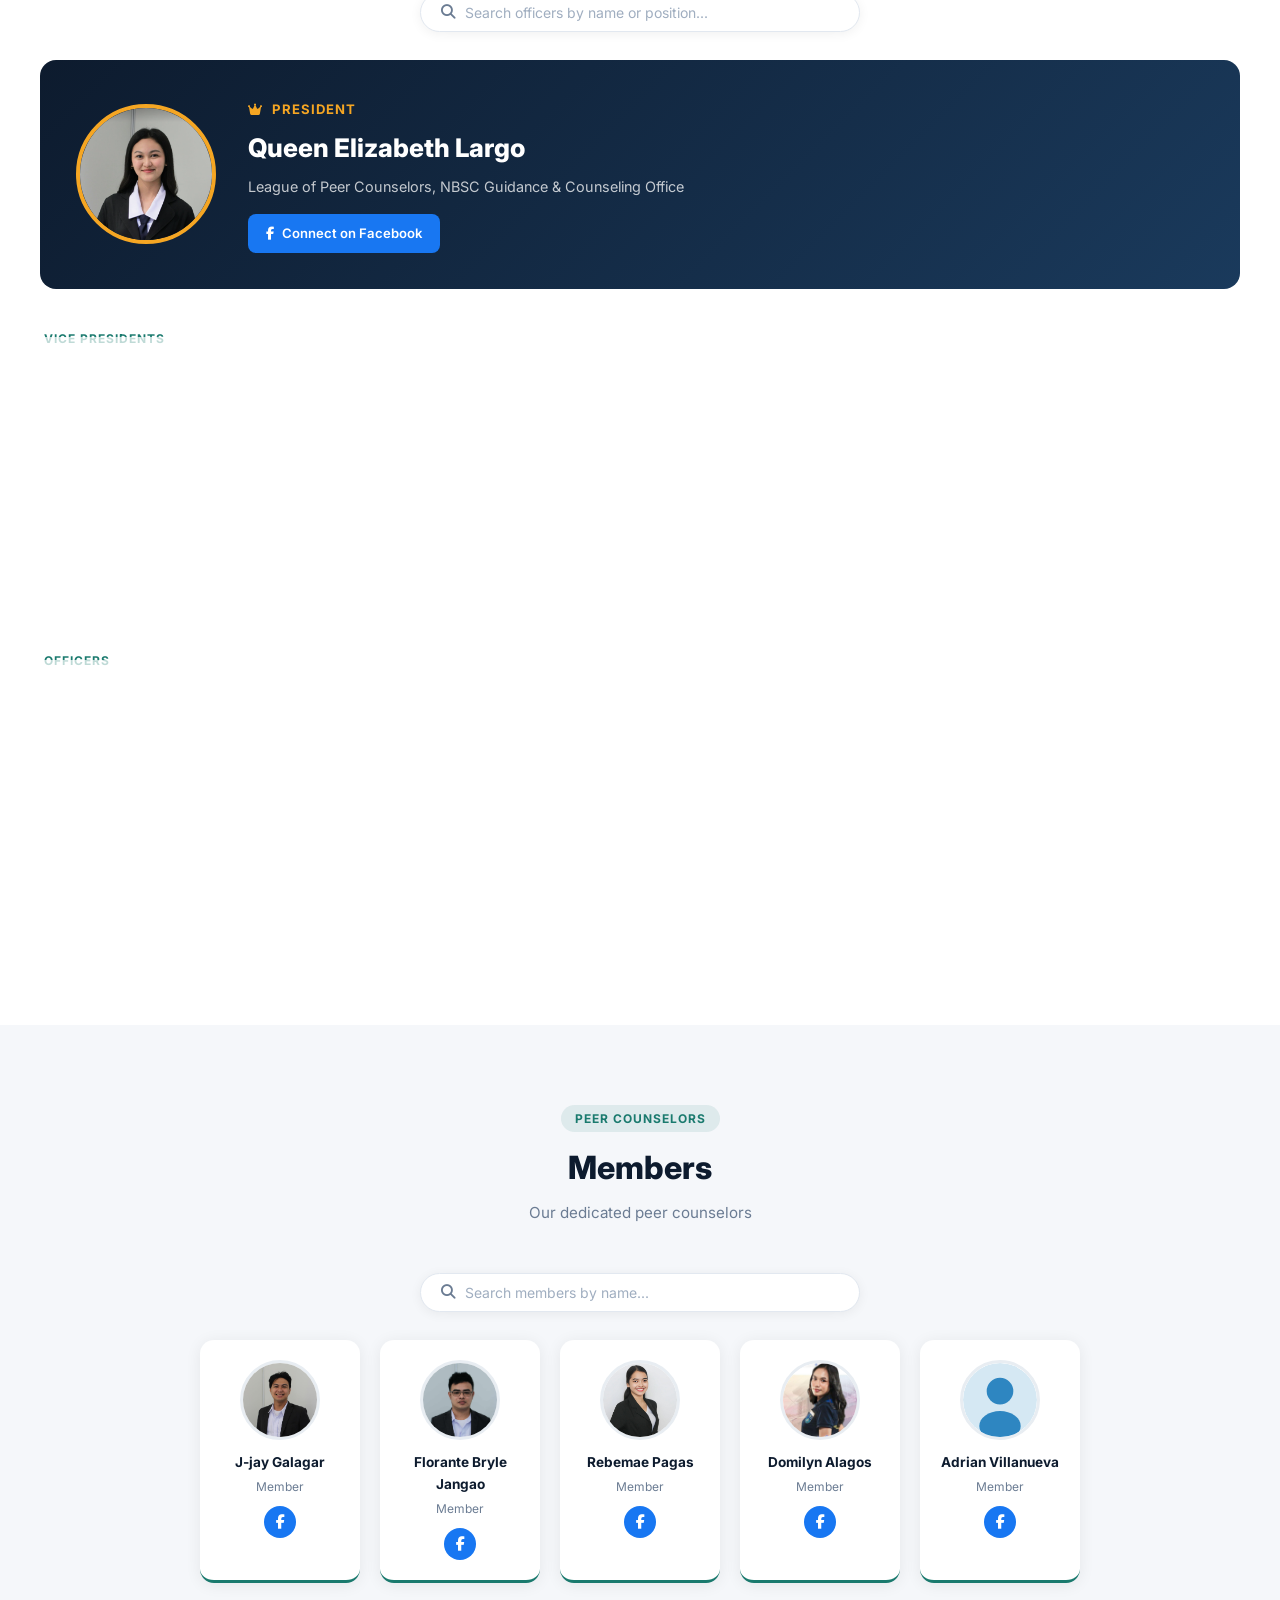
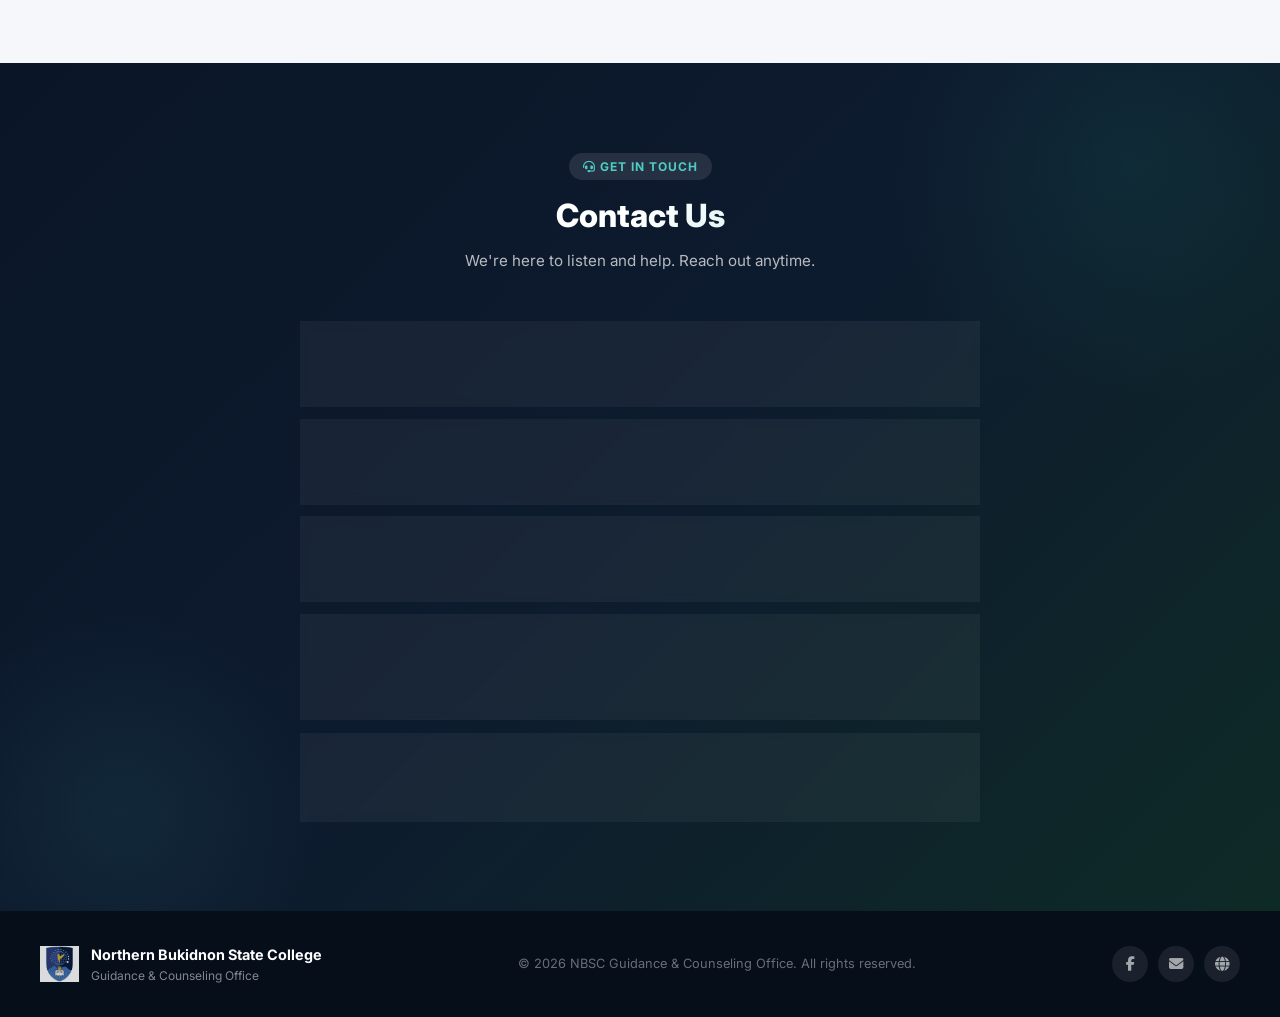
==== commit 616cb94f: "enchance" ====
--- a/index.html
+++ b/index.html
@@ -3,7 +3,20 @@
 <head>
   <meta charset="UTF-8" />
   <meta name="viewport" content="width=device-width, initial-scale=1.0"/>
+  <meta name="description" content="NBSC Guidance & Counseling Office — League of Peer Counselors. Dedicated to peer support, holistic development, and transformative student growth at Northern Bukidnon State College." />
+  <meta name="keywords" content="NBSC, Northern Bukidnon State College, Guidance Counseling, Peer Counselors, GCO, Manolo Fortich, Bukidnon" />
+  <meta name="author" content="NBSC Guidance & Counseling Office" />
+  <meta name="robots" content="index, follow" />
+  <meta property="og:type" content="website" />
+  <meta property="og:title" content="Guidance & Counseling Office — NBSC League of Peer Counselors" />
+  <meta property="og:description" content="A student-led organization under the Guidance & Counseling Office of Northern Bukidnon State College — dedicated to peer support, holistic development, and transformative student growth." />
+  <meta property="og:image" content="assets/building.jpg" />
+  <meta name="twitter:card" content="summary_large_image" />
+  <meta name="twitter:title" content="NBSC Guidance & Counseling Office" />
+  <meta name="twitter:description" content="League of Peer Counselors — Northern Bukidnon State College" />
   <title>Guidance & Counseling Office — NBSC League of Peer Counselors</title>
+  <link rel="icon" href="assets/nbsc-logo.png" type="image/png" />
+  <link rel="apple-touch-icon" href="assets/nbsc-logo.png" />
   <link rel="manifest" href="manifest.json" />
   <meta name="theme-color" content="#1a7a6e" />
   <link rel="stylesheet" href="style.css" />
@@ -11,29 +24,37 @@
   <link href="https://fonts.googleapis.com/css2?family=Inter:wght@400;500;600;700;800;900&display=swap" rel="stylesheet"/>
   <script src="https://cdn.jsdelivr.net/npm/@emailjs/browser@4/dist/email.min.js"></script>
   <link rel="stylesheet" href="extras.css" />
+  <script type="application/ld+json">
+  {
+    "@context": "https://schema.org",
+    "@type": "EducationalOrganization",
+    "name": "NBSC Guidance & Counseling Office",
+    "alternateName": "NBSC GCO",
+    "url": "https://nbsc-gco.vercel.app",
+    "logo": "https://nbsc-gco.vercel.app/assets/nbsc-logo.png",
+    "description": "League of Peer Counselors under the Guidance & Counseling Office of Northern Bukidnon State College",
+    "address": {
+      "@type": "PostalAddress",
+      "streetAddress": "Kihare",
+      "addressLocality": "Manolo Fortich",
+      "addressRegion": "Bukidnon",
+      "addressCountry": "PH"
+    },
+    "telephone": "09360363915",
+    "email": "gco@nbsc.edu.ph",
+    "openingHours": "Mo-Fr 08:00-17:00",
+    "sameAs": ["https://www.facebook.com/profile.php?id=61553562329973"]
+  }
+  </script>
 </head>
 <body>
   <!-- CUSTOM CURSOR -->
-  <div id="cursorDot" class="cursor-dot"></div>
-  <div id="cursorRing" class="cursor-ring"></div>
-
-  <!-- LOADING SCREEN -->
-  <div id="loadingScreen" class="loading-screen">
-    <div class="loading-inner">
-      <img src="assets/nbsc-logo.png" alt="NBSC" onerror="this.style.display='none'"/>
-      <img src="assets/logo.png" alt="GCO" onerror="this.style.display='none'"/>
-      <div class="loading-bar"><div class="loading-progress"></div></div>
-      <p>Loading...</p>
-    </div>
-  </div>
-
-  <!-- DARK MODE TOGGLE -->
-  <button id="darkModeToggle" class="dark-mode-btn" title="Toggle Dark Mode">
+  <button id="darkModeToggle" class="dark-mode-btn" title="Toggle Dark Mode" aria-label="Toggle dark mode">
     <i class="fas fa-moon" id="darkModeIcon"></i>
   </button>
 
   <!-- BACK TO TOP -->
-  <button id="backToTop" class="back-to-top" title="Back to Top">
+  <button id="backToTop" class="back-to-top" title="Back to Top" aria-label="Back to top">
     <i class="fas fa-chevron-up"></i>
   </button>
 
@@ -64,9 +85,9 @@
       <span><i class="fas fa-clock"></i> Mon–Fri: 8:00 AM – 5:00 PM</span>
     </div>
     <div class="topbar-right">
-      <a href="https://www.facebook.com/profile.php?id=61553562329973" target="_blank"><i class="fab fa-facebook-f"></i></a>
-      <a href="https://mail.google.com/mail/?view=cm&to=gco@nbsc.edu.ph" target="_blank"><i class="fas fa-envelope"></i></a>
-      <a href="https://nbsc.edu.ph" target="_blank" class="topbar-website">nbsc.edu.ph</a>
+      <a href="https://www.facebook.com/profile.php?id=61553562329973" target="_blank" rel="noopener noreferrer" aria-label="Facebook Page"><i class="fab fa-facebook-f"></i></a>
+      <a href="mailto:gco@nbsc.edu.ph" aria-label="Email us"><i class="fas fa-envelope"></i></a>
+      <a href="https://nbsc.edu.ph" target="_blank" rel="noopener noreferrer" class="topbar-website">nbsc.edu.ph</a>
     </div>
   </div>
 
@@ -97,7 +118,7 @@
         <a href="#members" class="nav-link">Members</a>
         <a href="#contact" class="nav-link nav-cta">Contact Us</a>
       </nav>
-      <button class="hamburger" id="hamburger"><i class="fas fa-bars"></i></button>
+      <button class="hamburger" id="hamburger" aria-label="Toggle navigation" aria-expanded="false"><i class="fas fa-bars"></i></button>
     </div>
   </header>
 
@@ -218,9 +239,9 @@
           <h4>Arn Zyrus Alejaga</h4><p>VP Internal</p>
           <a href="https://www.facebook.com/arn.zyrus.alejaga" target="_blank" class="tile-fb"><i class="fab fa-facebook-f"></i> Facebook</a>
         </div>
-        <div class="officer-tile vp-tile" data-search="austin betasa vp external">
-          <div class="officer-tile-img lightbox-trigger" data-img="assets/betasa.png" data-caption="Austin Betasa — VP External"><img src="assets/betasa.png" onerror="this.src='assets/default-avatar.svg'" alt="Austin Betasa"/><div class="tile-overlay"><a href="https://www.facebook.com/austin.betasa" target="_blank"><i class="fab fa-facebook-f"></i></a></div></div>
-          <h4>Austin Betasa</h4><p>VP External</p>
+        <div class="officer-tile vp-tile" data-search="justine betasa vp external">
+          <div class="officer-tile-img lightbox-trigger" data-img="assets/betasa.png" data-caption="Justine Betasa — VP External"><img src="assets/betasa.png" onerror="this.src='assets/default-avatar.svg'" alt="Justine Betasa"/><div class="tile-overlay"><a href="https://www.facebook.com/austin.betasa" target="_blank"><i class="fab fa-facebook-f"></i></a></div></div>
+          <h4>Justine Betasa</h4><p>VP External</p>
           <a href="https://www.facebook.com/austin.betasa" target="_blank" class="tile-fb"><i class="fab fa-facebook-f"></i> Facebook</a>
         </div>
       </div>
@@ -360,22 +381,14 @@
       </div>
       <p class="footer-copy">&copy; 2026 NBSC Guidance &amp; Counseling Office. All rights reserved.</p>
       <div class="footer-socials">
-        <a href="https://www.facebook.com/profile.php?id=61553562329973" target="_blank"><i class="fab fa-facebook-f"></i></a>
-        <a href="https://mail.google.com/mail/?view=cm&to=gco@nbsc.edu.ph" target="_blank"><i class="fas fa-envelope"></i></a>
-        <a href="https://nbsc.edu.ph" target="_blank"><i class="fas fa-globe"></i></a>
+        <a href="https://www.facebook.com/profile.php?id=61553562329973" target="_blank" rel="noopener noreferrer" aria-label="Facebook"><i class="fab fa-facebook-f"></i></a>
+        <a href="mailto:gco@nbsc.edu.ph" aria-label="Email"><i class="fas fa-envelope"></i></a>
+        <a href="https://nbsc.edu.ph" target="_blank" rel="noopener noreferrer" aria-label="NBSC Website"><i class="fas fa-globe"></i></a>
       </div>
     </div>
   </footer>
 
   <script src="script.js"></script>
   <script src="extras.js"></script>
-  <script>
-    if ('serviceWorker' in navigator) {
-      window.addEventListener('load', () => {
-        navigator.serviceWorker.register('/sw.js')
-          .catch(err => console.warn('SW registration failed:', err));
-      });
-    }
-  </script>
 </body>
 </html>
--- a/style.css
+++ b/style.css
@@ -1612,7 +1612,13 @@
 
   /* Topbar */
   .topbar-inner { display: none; }
-  .topbar { justify-content: flex-end; }
+  .topbar { justify-content: space-between; }
+  .topbar-inner.mobile-contact {
+    display: flex;
+    flex-direction: column;
+    gap: 4px;
+    font-size: 0.72rem;
+  }
 
   /* Header */
   .header-inner { padding: 12px 16px; }
--- a/extras.css
+++ b/extras.css
@@ -3,72 +3,6 @@
    Loading Screen · Dark Mode · Back to Top · Lightbox
    Announcement Banner · Search/Filter · Testimonials
    ============================================================= */
-
-/* ===== LOADING SCREEN ===== */
-.loading-screen {
-  position: fixed;
-  inset: 0;
-  background: #0d1b2e;
-  z-index: 9999;
-  display: flex;
-  align-items: center;
-  justify-content: center;
-  transition: opacity 0.5s ease, visibility 0.5s ease;
-}
-
-.loading-screen.hidden {
-  opacity: 0;
-  visibility: hidden;
-  pointer-events: none;
-}
-
-.loading-inner {
-  display: flex;
-  flex-direction: column;
-  align-items: center;
-  gap: 16px;
-}
-
-.loading-inner img {
-  height: 60px;
-  object-fit: contain;
-  animation: loadPulse 1.2s ease-in-out infinite alternate;
-}
-
-.loading-inner img:first-child { animation-delay: 0s; }
-.loading-inner img:last-of-type { animation-delay: 0.2s; }
-
-@keyframes loadPulse {
-  from { opacity: 0.5; transform: scale(0.95); }
-  to   { opacity: 1;   transform: scale(1.05); }
-}
-
-.loading-bar {
-  width: 180px;
-  height: 4px;
-  background: rgba(255,255,255,0.1);
-  border-radius: 4px;
-  overflow: hidden;
-}
-
-.loading-progress {
-  height: 100%;
-  background: linear-gradient(90deg, #1a7a6e, #4ecdc4);
-  border-radius: 4px;
-  animation: loadBar 1.5s ease-in-out forwards;
-}
-
-@keyframes loadBar {
-  from { width: 0%; }
-  to   { width: 100%; }
-}
-
-.loading-inner p {
-  color: rgba(255,255,255,0.5);
-  font-size: 0.8rem;
-  letter-spacing: 1px;
-  text-transform: uppercase;
-}
 
 /* ===== DARK MODE TOGGLE ===== */
 .dark-mode-btn {
@@ -602,55 +536,6 @@
    Particles · Glassmorphism · Gradient Text · Custom Cursor
    ============================================================= */
 
-/* ===== CUSTOM CURSOR ===== */
-@media (pointer: fine) {
-  body { cursor: none; }
-  a, button, .officer-tile, .member-tile, .mod-card,
-  .lightbox-trigger, .nav-link, .btn-hero-primary, .btn-hero-ghost {
-    cursor: none;
-  }
-}
-
-.cursor-dot {
-  width: 8px;
-  height: 8px;
-  background: #4ecdc4;
-  border-radius: 50%;
-  position: fixed;
-  top: 0; left: 0;
-  pointer-events: none;
-  z-index: 99999;
-  transform: translate(-50%, -50%);
-  transition: transform 0.1s ease, background 0.2s;
-  will-change: transform;
-}
-
-.cursor-ring {
-  width: 36px;
-  height: 36px;
-  border: 2px solid rgba(78,205,196,0.6);
-  border-radius: 50%;
-  position: fixed;
-  top: 0; left: 0;
-  pointer-events: none;
-  z-index: 99998;
-  transform: translate(-50%, -50%);
-  transition: width 0.2s, height 0.2s, border-color 0.2s, transform 0.08s ease;
-  will-change: transform;
-}
-
-.cursor-ring.hovered {
-  width: 52px;
-  height: 52px;
-  border-color: rgba(78,205,196,0.9);
-  background: rgba(78,205,196,0.06);
-}
-
-.cursor-dot.hovered {
-  transform: translate(-50%, -50%) scale(1.8);
-  background: #1a7a6e;
-}
-
 /* ===== HERO PARTICLES CANVAS ===== */
 .hero-particles {
   position: absolute;
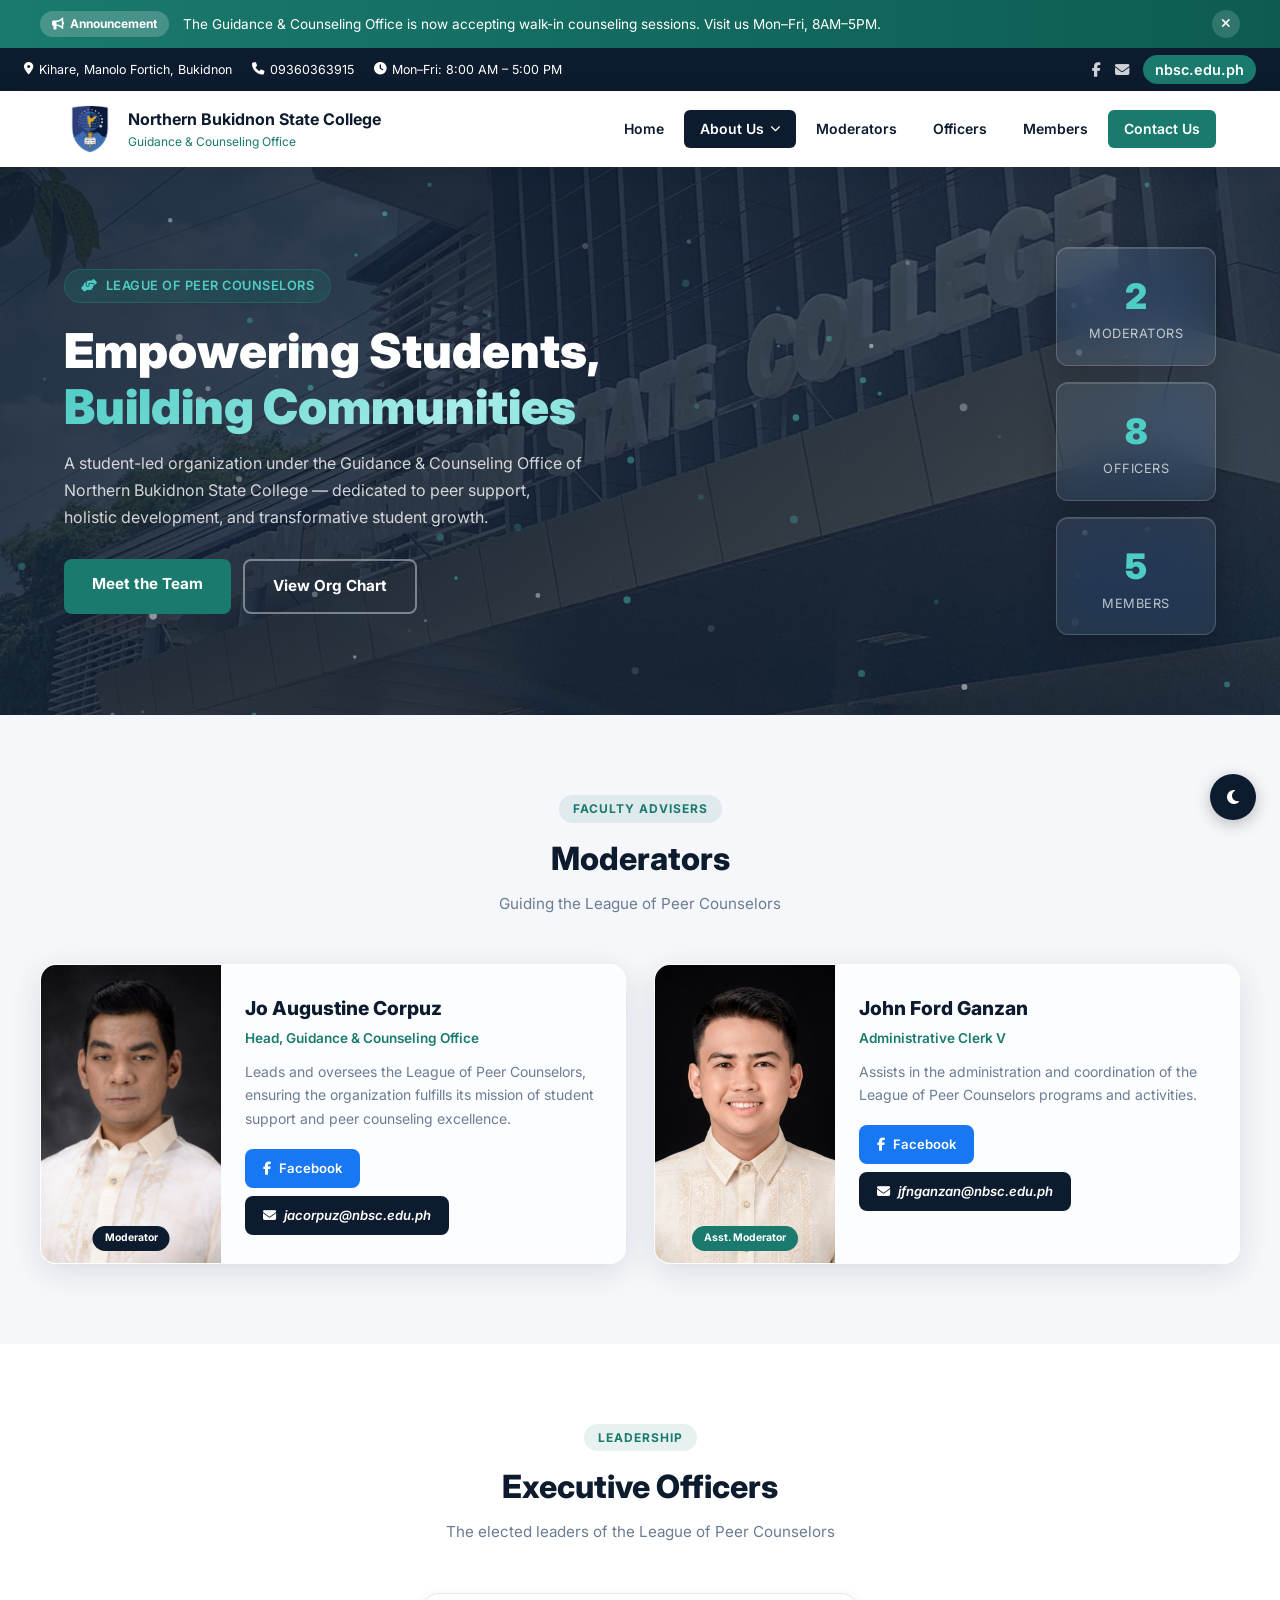
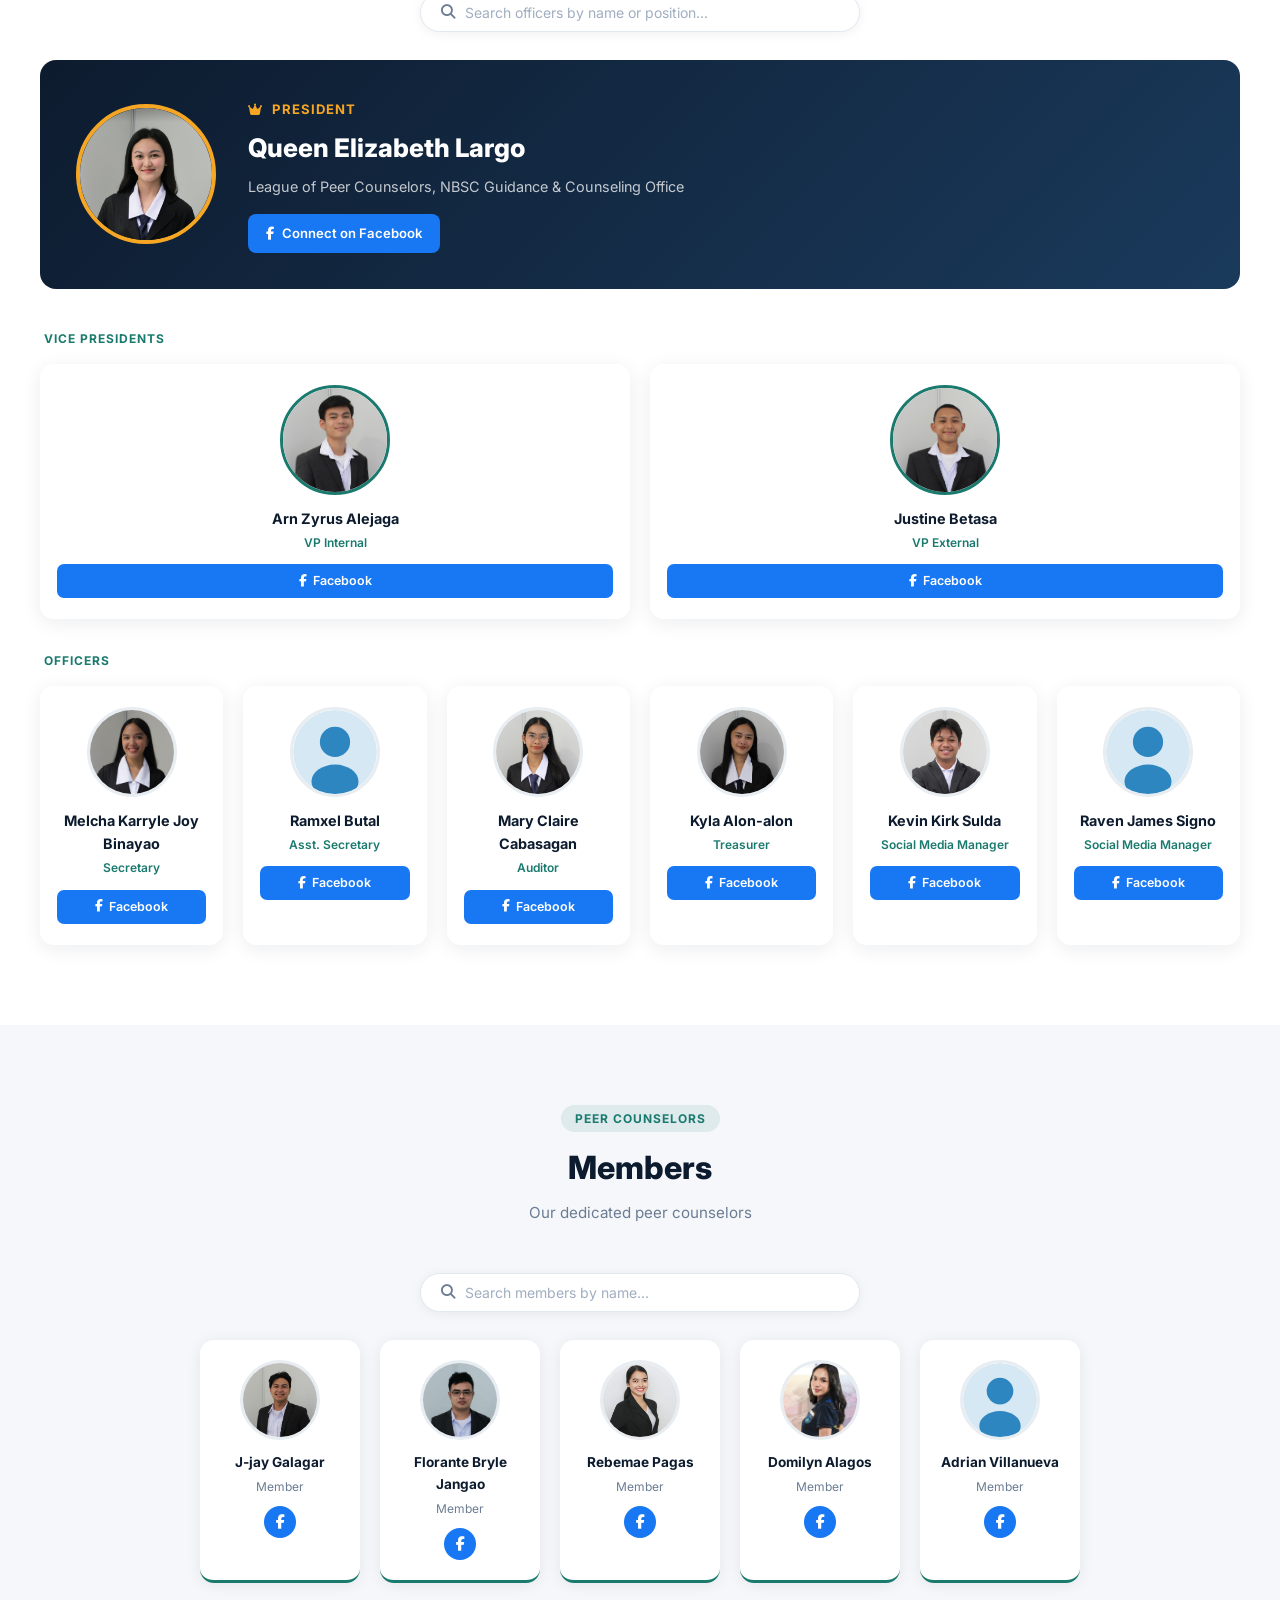
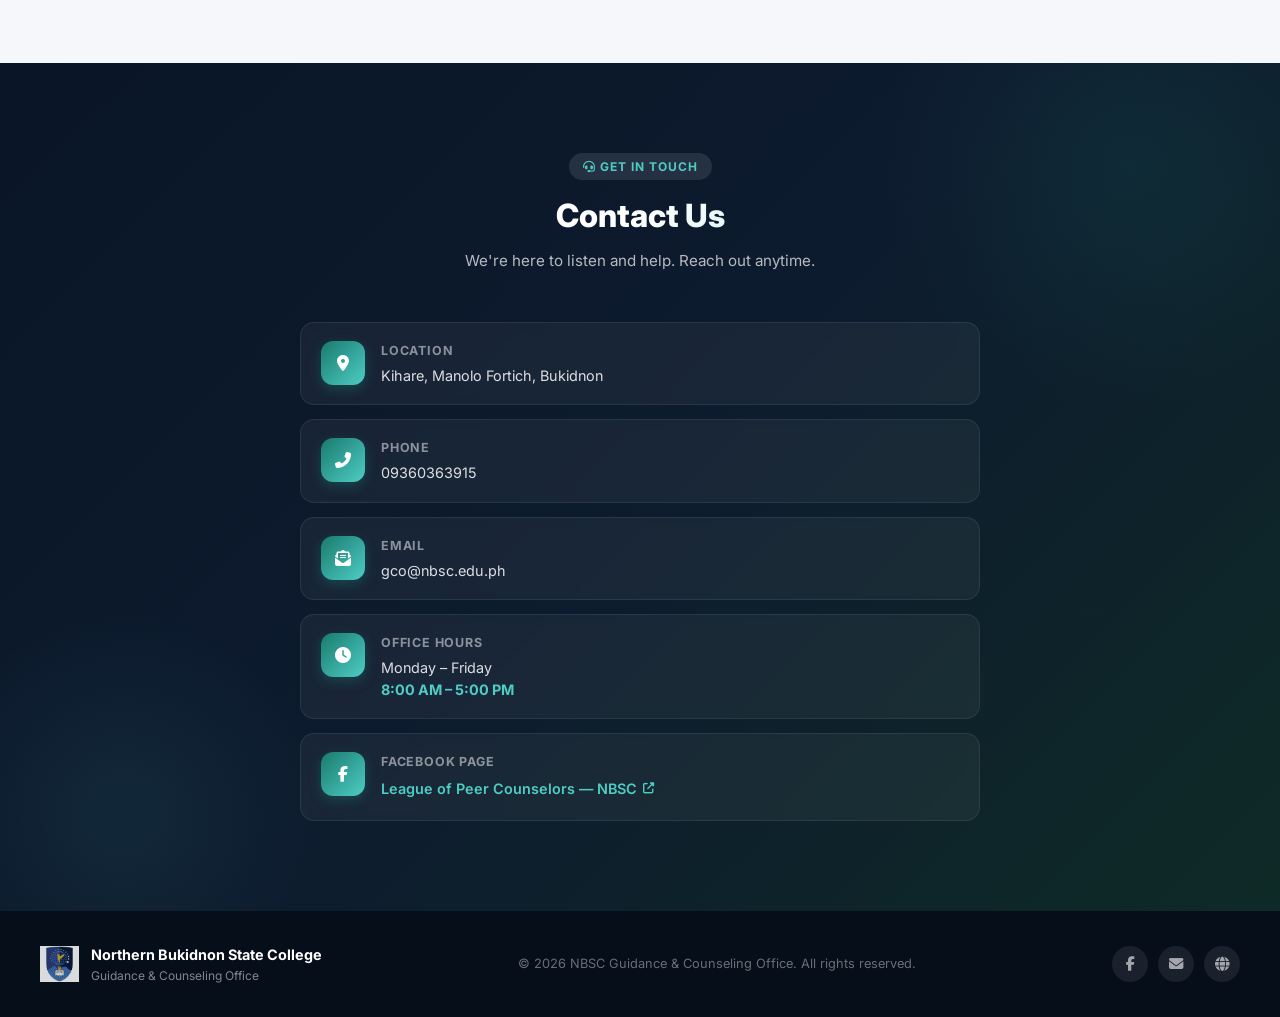
==== commit 161b051d: "update site" ====
--- a/index.html
+++ b/index.html
@@ -8,9 +8,10 @@
   <meta name="author" content="NBSC Guidance & Counseling Office" />
   <meta name="robots" content="index, follow" />
   <meta property="og:type" content="website" />
+  <meta property="og:url" content="https://guidanceprofilings.vercel.app/" />
   <meta property="og:title" content="Guidance & Counseling Office — NBSC League of Peer Counselors" />
   <meta property="og:description" content="A student-led organization under the Guidance & Counseling Office of Northern Bukidnon State College — dedicated to peer support, holistic development, and transformative student growth." />
-  <meta property="og:image" content="assets/building.jpg" />
+  <meta property="og:image" content="https://guidanceprofilings.vercel.app/assets/building.jpg" />
   <meta name="twitter:card" content="summary_large_image" />
   <meta name="twitter:title" content="NBSC Guidance & Counseling Office" />
   <meta name="twitter:description" content="League of Peer Counselors — Northern Bukidnon State College" />
@@ -30,8 +31,8 @@
     "@type": "EducationalOrganization",
     "name": "NBSC Guidance & Counseling Office",
     "alternateName": "NBSC GCO",
-    "url": "https://nbsc-gco.vercel.app",
-    "logo": "https://nbsc-gco.vercel.app/assets/nbsc-logo.png",
+    "url": "https://guidanceprofilings.vercel.app",
+    "logo": "https://guidanceprofilings.vercel.app/assets/nbsc-logo.png",
     "description": "League of Peer Counselors under the Guidance & Counseling Office of Northern Bukidnon State College",
     "address": {
       "@type": "PostalAddress",
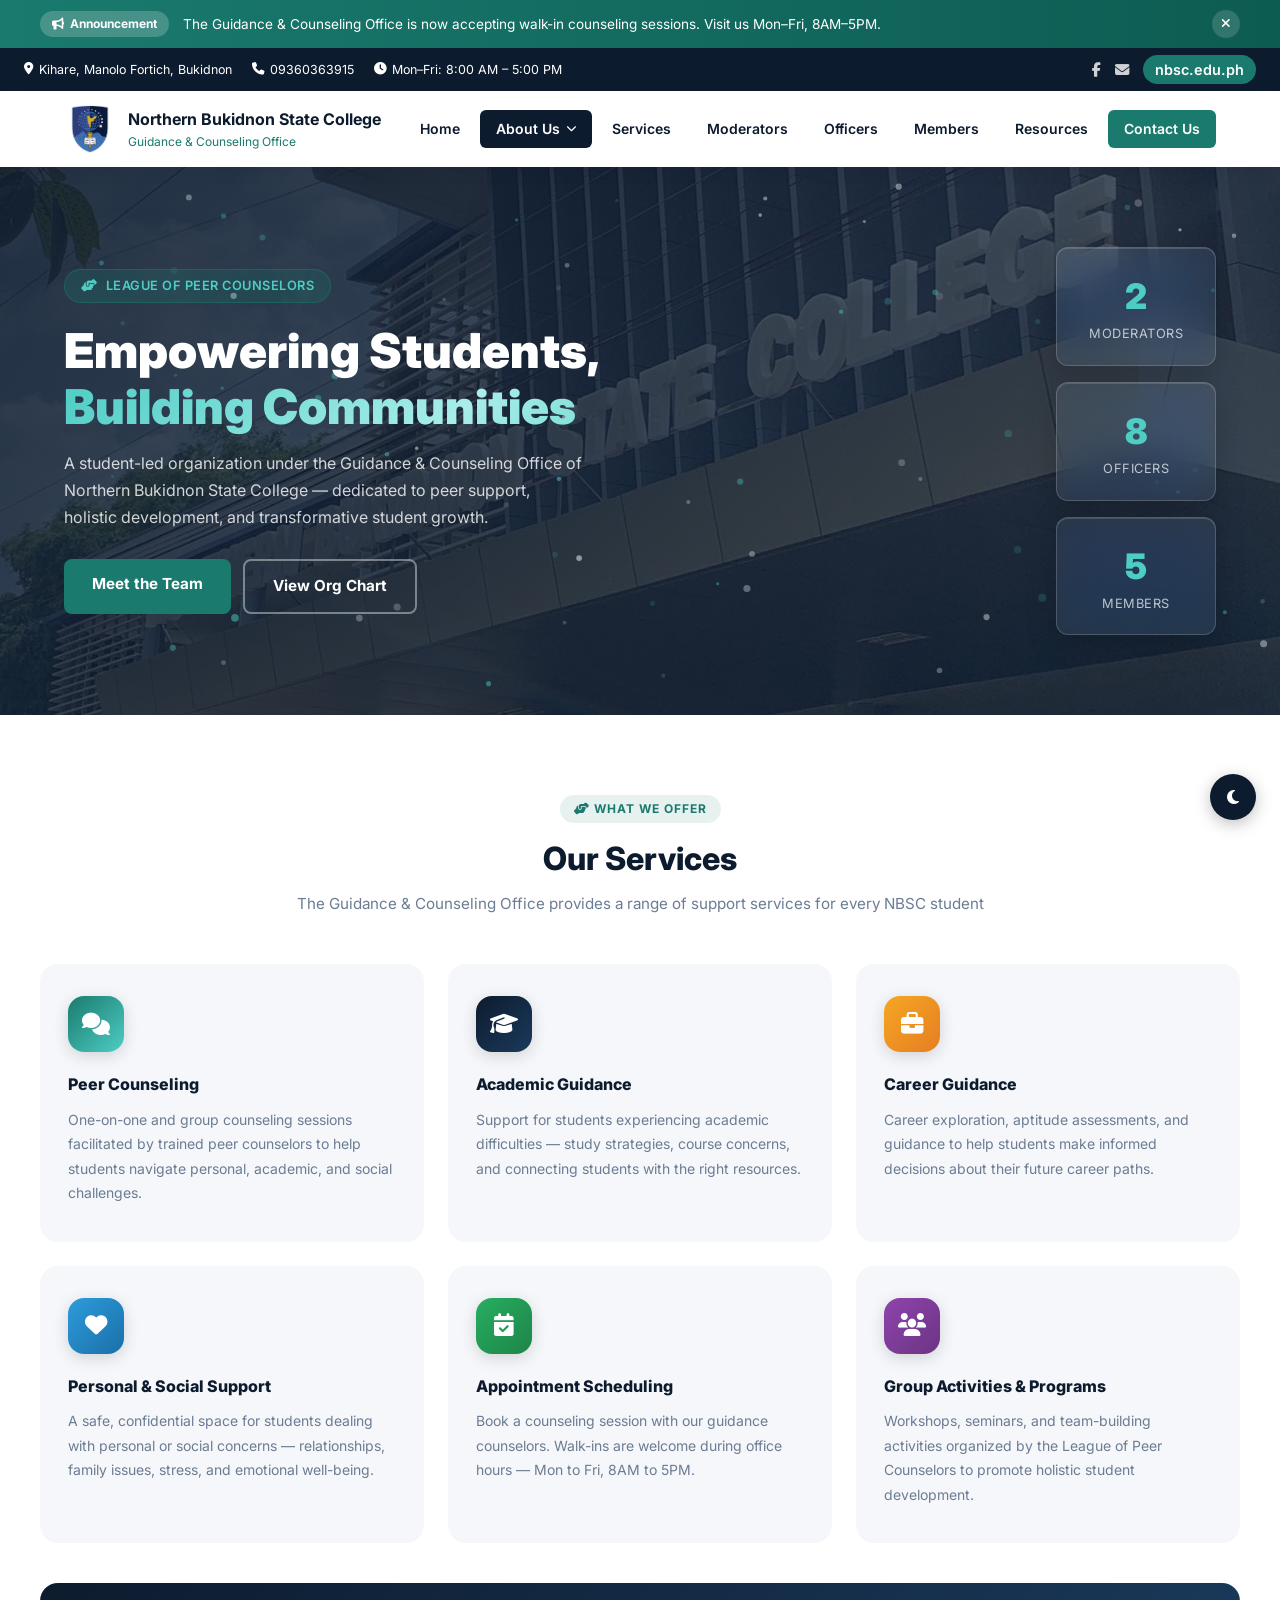
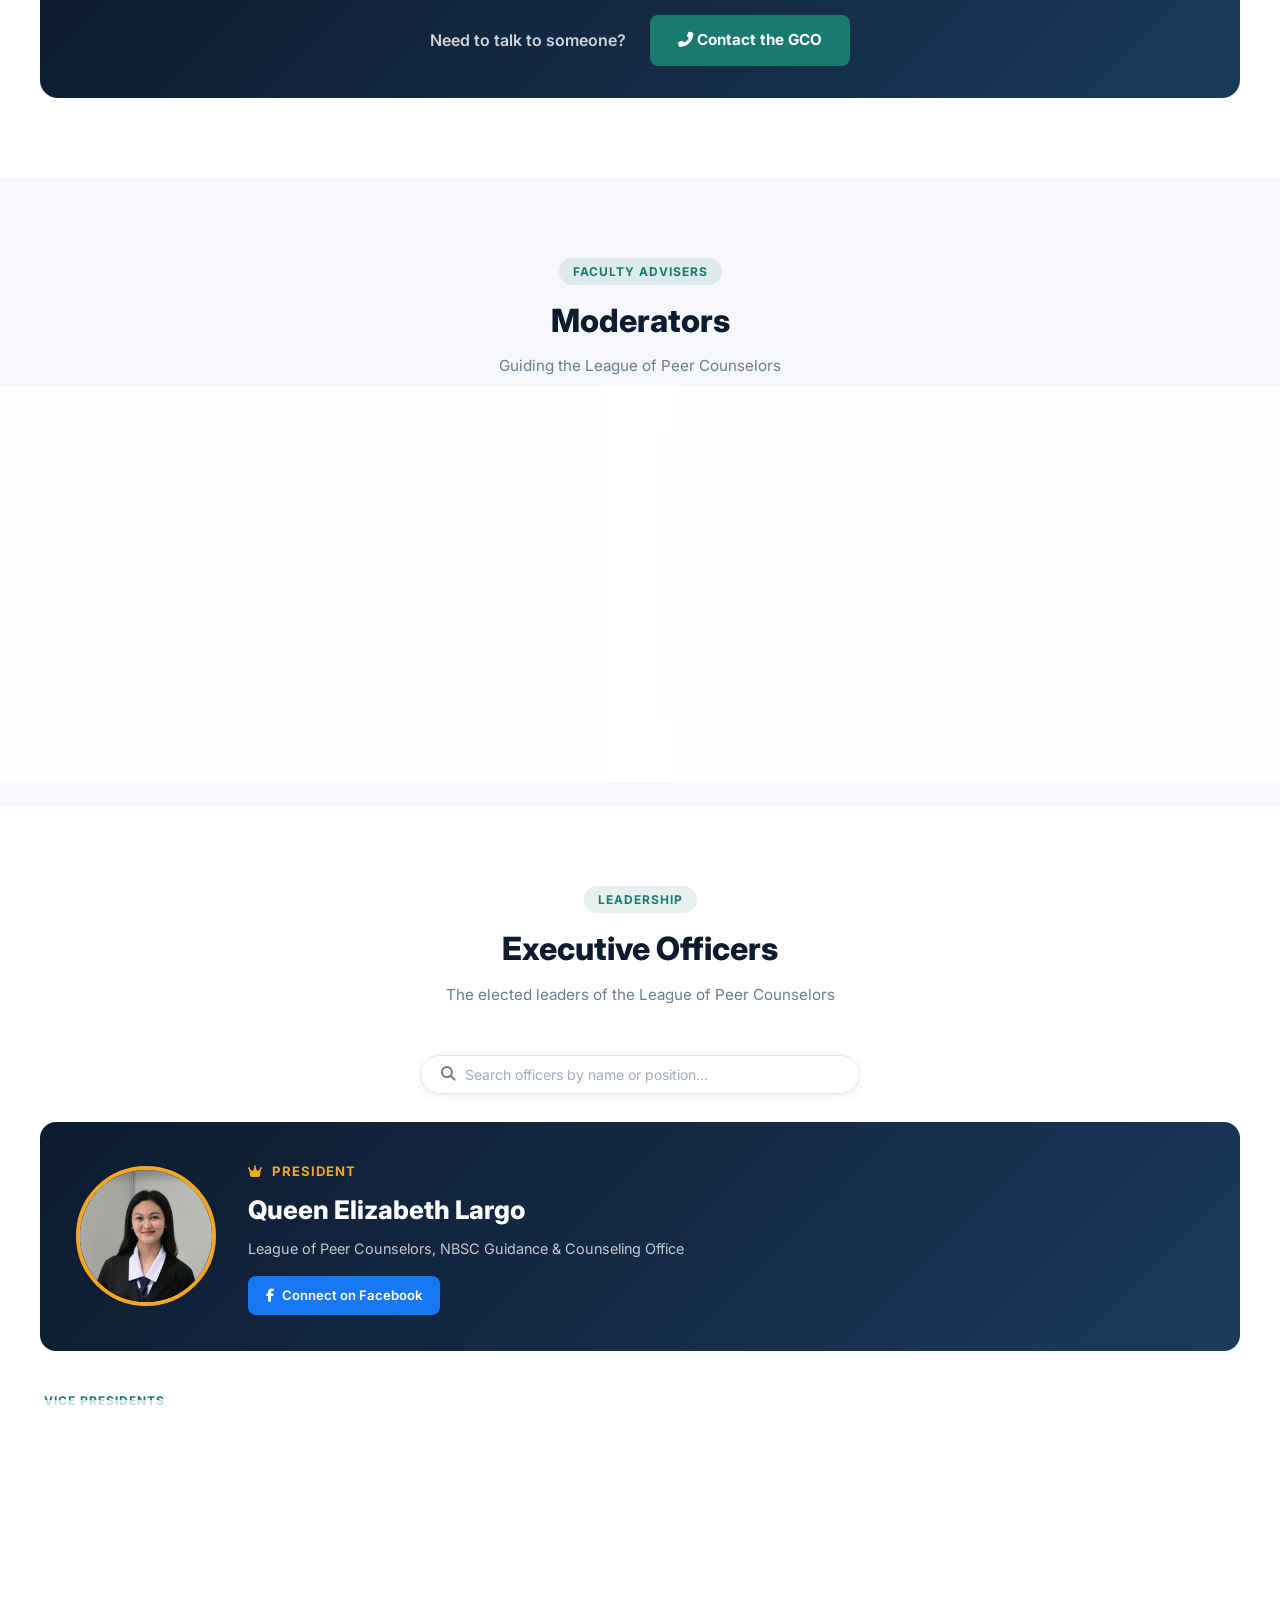
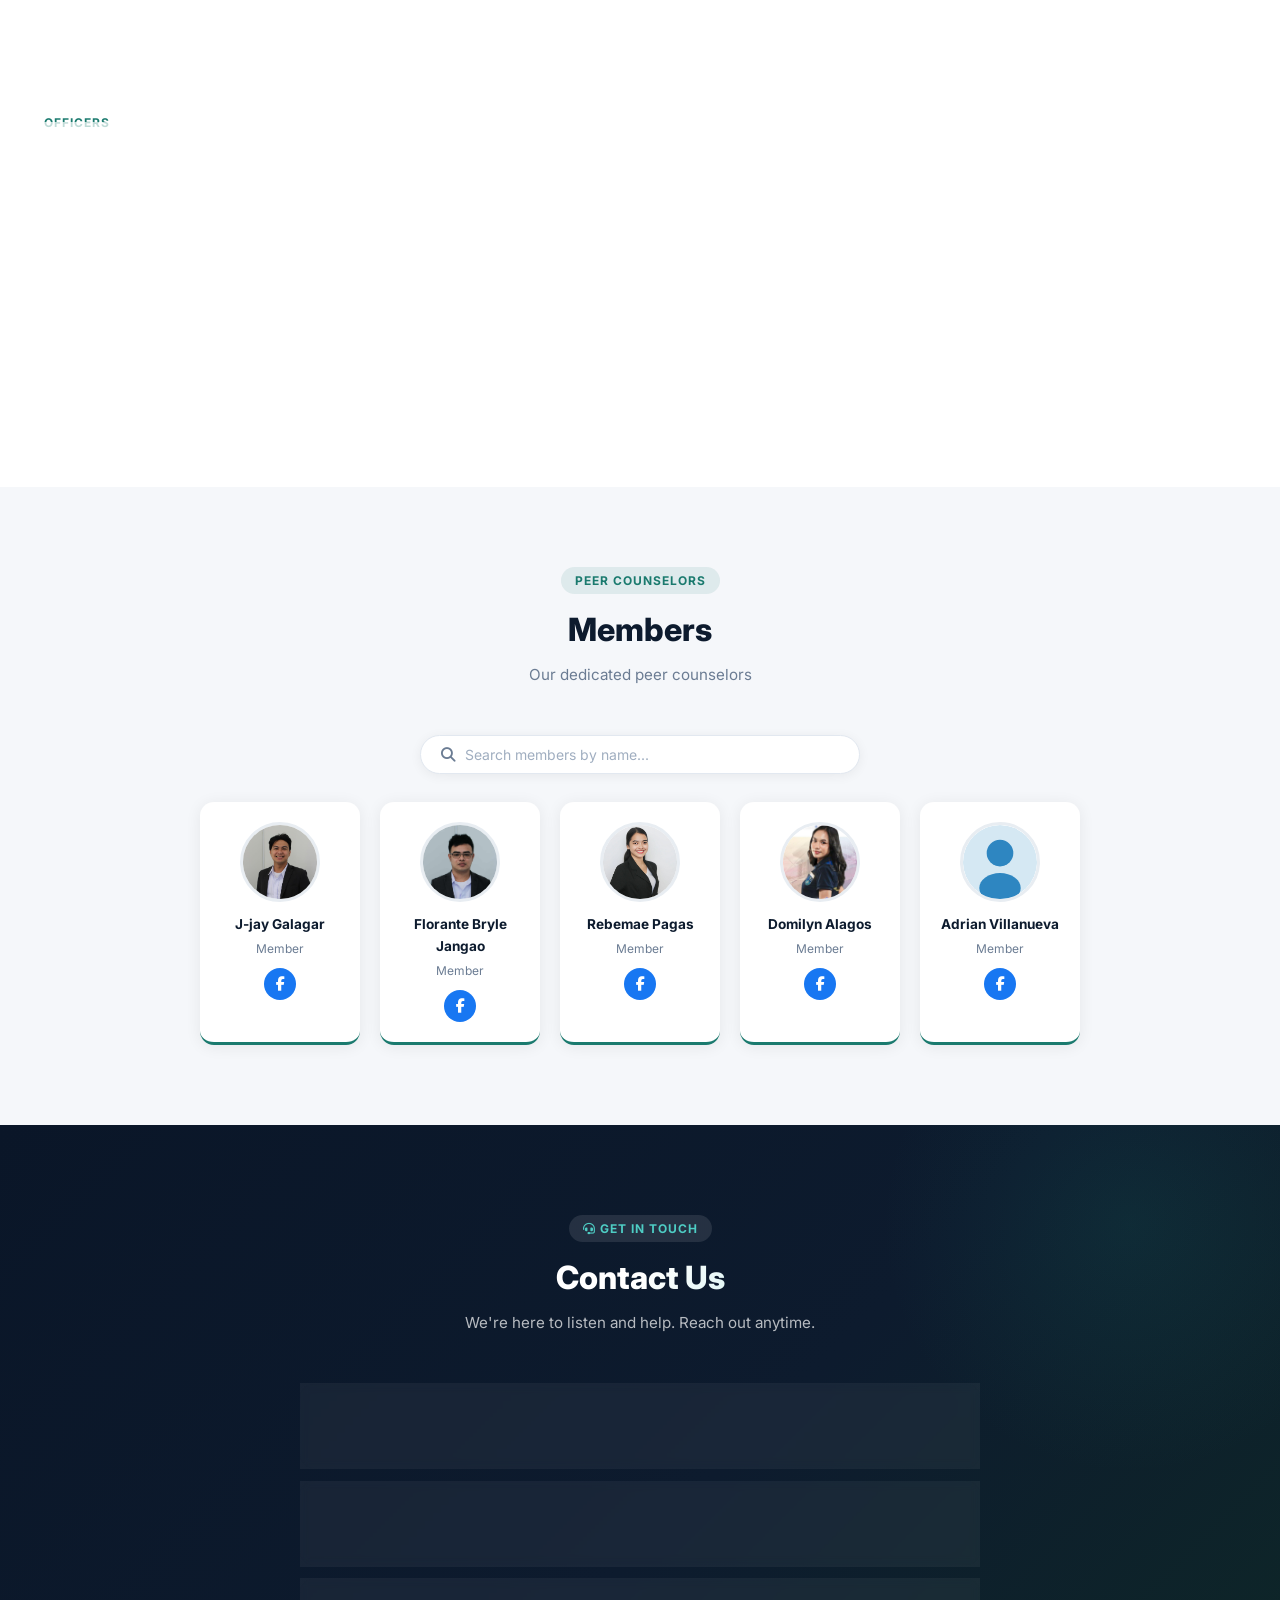
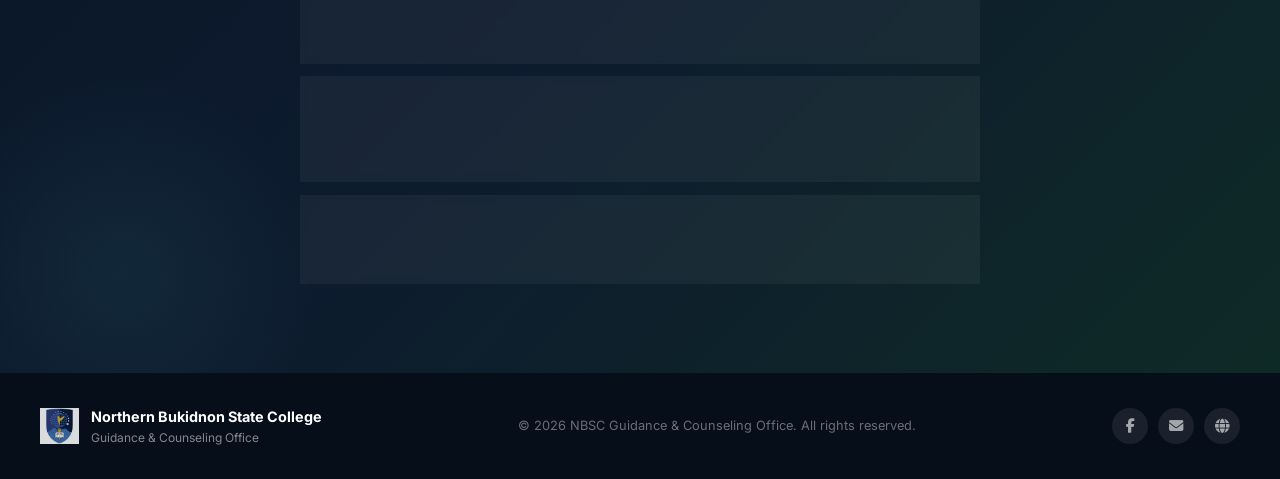
==== commit 24aefd9c: "enchanced" ====
--- a/index.html
+++ b/index.html
@@ -49,7 +49,6 @@
   </script>
 </head>
 <body>
-  <!-- CUSTOM CURSOR -->
   <button id="darkModeToggle" class="dark-mode-btn" title="Toggle Dark Mode" aria-label="Toggle dark mode">
     <i class="fas fa-moon" id="darkModeIcon"></i>
   </button>
@@ -114,9 +113,11 @@
             <a href="about/orgchart.html"><i class="fas fa-sitemap"></i> Organizational Structure</a>
           </div>
         </div>
+        <a href="#services" class="nav-link">Services</a>
         <a href="#moderators" class="nav-link">Moderators</a>
         <a href="#officers" class="nav-link">Officers</a>
         <a href="#members" class="nav-link">Members</a>
+        <a href="resources.html" class="nav-link">Resources</a>
         <a href="#contact" class="nav-link nav-cta">Contact Us</a>
       </nav>
       <button class="hamburger" id="hamburger" aria-label="Toggle navigation" aria-expanded="false"><i class="fas fa-bars"></i></button>
@@ -155,6 +156,72 @@
     </div>
   </section>
 
+  <!-- SERVICES -->
+  <section id="services" class="section bg-white">
+    <div class="container">
+      <div class="section-header">
+        <span class="section-tag"><i class="fas fa-hands-helping"></i> What We Offer</span>
+        <h2>Our Services</h2>
+        <p>The Guidance &amp; Counseling Office provides a range of support services for every NBSC student</p>
+      </div>
+      <div class="services-grid">
+
+        <div class="service-card">
+          <div class="service-icon" style="background:linear-gradient(135deg,#1a7a6e,#4ecdc4)">
+            <i class="fas fa-comments"></i>
+          </div>
+          <h3>Peer Counseling</h3>
+          <p>One-on-one and group counseling sessions facilitated by trained peer counselors to help students navigate personal, academic, and social challenges.</p>
+        </div>
+
+        <div class="service-card">
+          <div class="service-icon" style="background:linear-gradient(135deg,#0d1b2e,#1a3a5c)">
+            <i class="fas fa-graduation-cap"></i>
+          </div>
+          <h3>Academic Guidance</h3>
+          <p>Support for students experiencing academic difficulties — study strategies, course concerns, and connecting students with the right resources.</p>
+        </div>
+
+        <div class="service-card">
+          <div class="service-icon" style="background:linear-gradient(135deg,#f5a623,#e67e22)">
+            <i class="fas fa-briefcase"></i>
+          </div>
+          <h3>Career Guidance</h3>
+          <p>Career exploration, aptitude assessments, and guidance to help students make informed decisions about their future career paths.</p>
+        </div>
+
+        <div class="service-card">
+          <div class="service-icon" style="background:linear-gradient(135deg,#2d9cdb,#1a6fa8)">
+            <i class="fas fa-heart"></i>
+          </div>
+          <h3>Personal &amp; Social Support</h3>
+          <p>A safe, confidential space for students dealing with personal or social concerns — relationships, family issues, stress, and emotional well-being.</p>
+        </div>
+
+        <div class="service-card">
+          <div class="service-icon" style="background:linear-gradient(135deg,#27ae60,#1e8449)">
+            <i class="fas fa-calendar-check"></i>
+          </div>
+          <h3>Appointment Scheduling</h3>
+          <p>Book a counseling session with our guidance counselors. Walk-ins are welcome during office hours — Mon to Fri, 8AM to 5PM.</p>
+        </div>
+
+        <div class="service-card">
+          <div class="service-icon" style="background:linear-gradient(135deg,#8e44ad,#6c3483)">
+            <i class="fas fa-users"></i>
+          </div>
+          <h3>Group Activities &amp; Programs</h3>
+          <p>Workshops, seminars, and team-building activities organized by the League of Peer Counselors to promote holistic student development.</p>
+        </div>
+
+      </div>
+      <div class="services-cta">
+        <p>Need to talk to someone?</p>
+        <a href="#contact" class="btn-hero-primary"><i class="fas fa-phone-alt"></i> Contact the GCO</a>
+      </div>
+    </div>
+  </section>
+
   <!-- MODERATORS -->
   <section id="moderators" class="section bg-light">
     <div class="container">
@@ -166,7 +233,7 @@
       <div class="moderators-grid">
 
         <div class="mod-card">
-          <div class="mod-card-photo">
+          <div class="mod-card-photo lightbox-trigger" data-img="assets/sir jo.png" data-caption="Jo Augustine Corpuz — Head, Guidance & Counseling Office">
             <img src="assets/sir jo.png" onerror="this.src='assets/default-avatar.svg'" alt="Jo Augustine Corpuz"/>
             <div class="mod-card-badge">Moderator</div>
           </div>
@@ -182,7 +249,7 @@
         </div>
 
         <div class="mod-card">
-          <div class="mod-card-photo">
+          <div class="mod-card-photo lightbox-trigger" data-img="assets/sir ford.png" data-caption="John Ford Ganzan — Administrative Clerk V">
             <img src="assets/sir ford.png" onerror="this.src='assets/default-avatar.svg'" alt="John Ford Ganzan"/>
             <div class="mod-card-badge asst">Asst. Moderator</div>
           </div>
@@ -221,14 +288,14 @@
 
       <!-- PRESIDENT -->
       <div class="pres-spotlight" data-search="queen elizabeth largo president">
-        <div class="pres-img-wrap">
+        <div class="pres-img-wrap lightbox-trigger" data-img="assets/quen elizabeth.png" data-caption="Queen Elizabeth Largo — President">
           <img src="assets/quen elizabeth.png" alt="Queen Elizabeth Largo"/>
         </div>
         <div class="pres-details">
           <div class="pres-crown-tag"><i class="fas fa-crown"></i> President</div>
           <h3>Queen Elizabeth Largo</h3>
           <p>League of Peer Counselors, NBSC Guidance &amp; Counseling Office</p>
-          <a href="https://www.facebook.com/queen.elizabeth.largo" target="_blank" class="link-fb"><i class="fab fa-facebook-f"></i> Connect on Facebook</a>
+          <a href="https://www.facebook.com/el.largo.73520" target="_blank" rel="noopener noreferrer" class="link-fb"><i class="fab fa-facebook-f"></i> Connect on Facebook</a>
         </div>
       </div>
 
--- a/style.css
+++ b/style.css
@@ -787,6 +787,15 @@
   overflow: hidden;
   border: 4px solid #f5a623;
   flex-shrink: 0;
+}
+
+.pres-img-wrap.lightbox-trigger {
+  cursor: zoom-in;
+}
+
+.pres-img-wrap.lightbox-trigger:hover img {
+  transform: scale(1.06);
+  transition: transform 0.2s;
 }
 
 .pres-img-wrap img {
@@ -1723,4 +1732,107 @@
   .header-logo-text { display: none; }
 }
 
-/* end of stylesheet */+/* end of stylesheet */
+
+/* ===== SERVICES SECTION ===== */
+.services-grid {
+  display: grid;
+  grid-template-columns: repeat(3, 1fr);
+  gap: 24px;
+  margin-bottom: 40px;
+}
+
+.service-card {
+  background: #f5f7fa;
+  border-radius: 18px;
+  padding: 32px 28px;
+  transition: transform 0.3s, box-shadow 0.3s;
+  border-bottom: 4px solid transparent;
+  position: relative;
+  overflow: hidden;
+}
+
+.service-card::before {
+  content: '';
+  position: absolute;
+  top: 0; left: 0; right: 0;
+  height: 3px;
+  background: linear-gradient(90deg, #1a7a6e, #4ecdc4);
+  opacity: 0;
+  transition: opacity 0.3s;
+}
+
+.service-card:hover {
+  transform: translateY(-6px);
+  box-shadow: 0 16px 40px rgba(0,0,0,0.10);
+}
+
+.service-card:hover::before {
+  opacity: 1;
+}
+
+.service-icon {
+  width: 56px;
+  height: 56px;
+  border-radius: 16px;
+  display: flex;
+  align-items: center;
+  justify-content: center;
+  font-size: 1.4rem;
+  color: white;
+  margin-bottom: 20px;
+  box-shadow: 0 4px 16px rgba(0,0,0,0.15);
+}
+
+.service-card h3 {
+  font-size: 1rem;
+  font-weight: 800;
+  color: #0d1b2e;
+  margin-bottom: 10px;
+}
+
+.service-card p {
+  font-size: 0.875rem;
+  color: #6b7c93;
+  line-height: 1.75;
+}
+
+.services-cta {
+  text-align: center;
+  padding: 32px;
+  background: linear-gradient(135deg, #0d1b2e, #1a3a5c);
+  border-radius: 18px;
+  display: flex;
+  align-items: center;
+  justify-content: center;
+  gap: 24px;
+  flex-wrap: wrap;
+}
+
+.services-cta p {
+  color: rgba(255,255,255,0.8);
+  font-size: 1rem;
+  font-weight: 600;
+  margin: 0;
+}
+
+/* Moderator photo lightbox */
+.mod-card-photo.lightbox-trigger {
+  cursor: zoom-in;
+}
+
+.mod-card-photo.lightbox-trigger:hover img {
+  transform: scale(1.04);
+  transition: transform 0.3s;
+}
+
+/* Responsive */
+@media (max-width: 1024px) {
+  .services-grid { grid-template-columns: repeat(2, 1fr); }
+}
+
+@media (max-width: 768px) {
+  .services-grid { grid-template-columns: 1fr; gap: 16px; }
+  .service-card { padding: 24px 20px; }
+  .services-cta { flex-direction: column; gap: 16px; padding: 24px; }
+}
